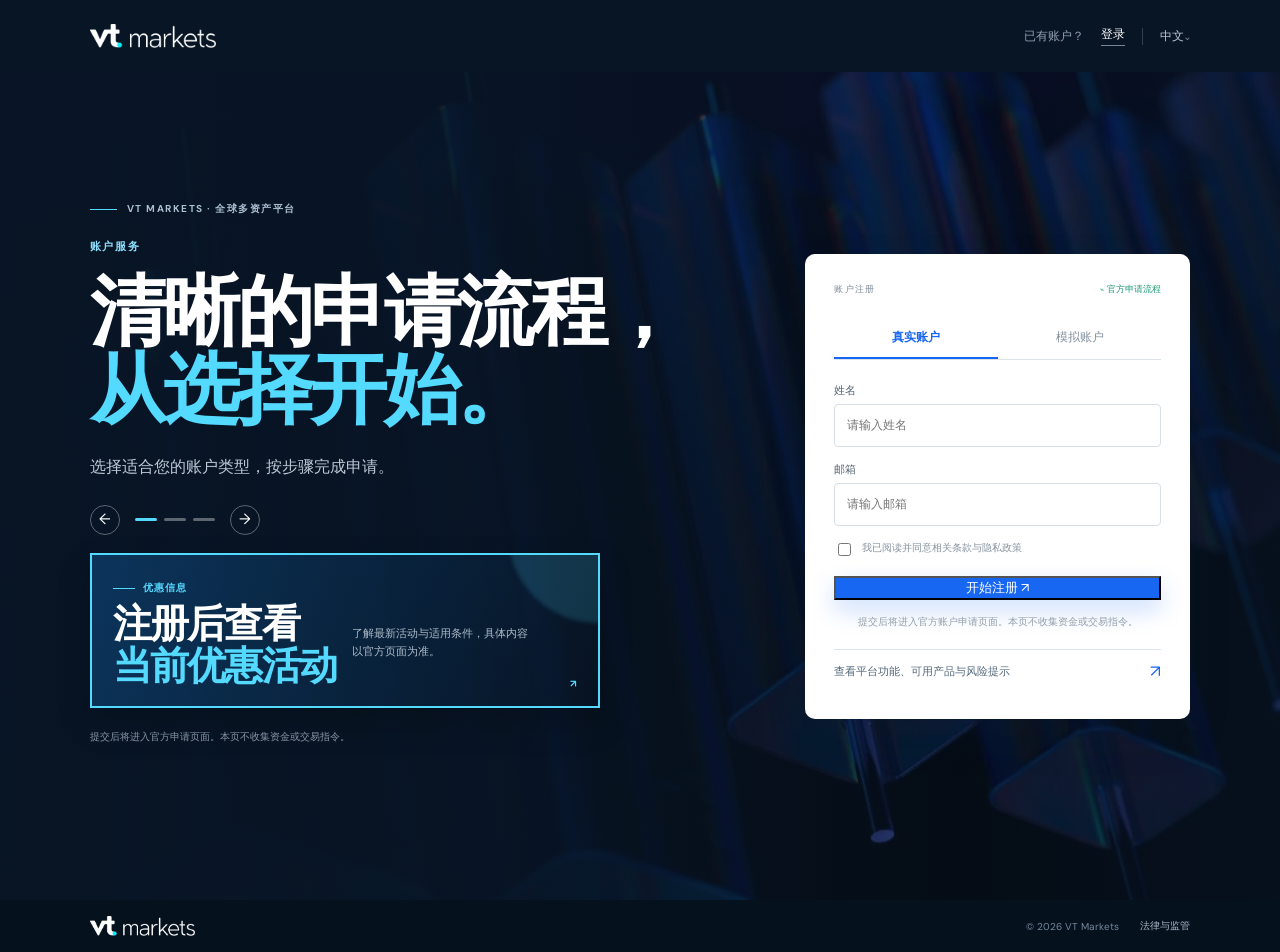
==== wo-x/index.html @ 8aa131a5 "Add files via upload" ====
<!doctype html>
<html lang="zh-CN">
  <head>
    <meta charset="UTF-8" />
    <meta name="viewport" content="width=device-width, initial-scale=1.0" />
    <meta name="description" content="VT Markets 账户注册入口。查看活动信息并开始账户申请。" />
    <title>VT Markets | 开始注册</title>
    <link rel="preconnect" href="https://fonts.googleapis.com" />
    <link rel="preconnect" href="https://fonts.gstatic.com" crossorigin />
    <link href="https://fonts.googleapis.com/css2?family=DM+Sans:wght@400;500;600;700&family=Space+Grotesk:wght@500;600;700&display=swap" rel="stylesheet" />
    <link rel="stylesheet" href="styles.css" />
  </head>
  <body>
    <header class="header">
      <a class="brand" href="#landing" aria-label="VT Markets 首页"><img src="assets/vt-logo.webp" alt="VT Markets" /></a>
      <div class="header-actions"><span>已有账户？</span><a href="https://myaccount.vtmarketsfr.com/login">登录</a><span class="language">中文⌄</span></div>
    </header>

    <main>
      <section class="screen landing-screen" id="landing">
        <div class="landing-bg"><img src="assets/hero-market.webp" alt="金融市场视觉" /></div><div class="landing-shade"></div>
        <div class="landing-layout">
          <div class="landing-content">
            <p class="eyebrow"><span></span> VT Markets · 全球多资产平台</p>
            <div class="banner-rotator" aria-label="活动与平台信息">
              <article class="banner-slide is-active" data-slide="0">
                <p class="banner-kicker">账户服务</p>
                <h1>清晰的申请流程，<br /><em>从选择开始。</em></h1>
                <p class="banner-copy">选择适合您的账户类型，按步骤完成申请。</p>
              </article>
              <article class="banner-slide" data-slide="1" aria-hidden="true">
                <p class="banner-kicker">优惠信息</p>
                <h1>查看当前活动，<br /><em>了解适用条件。</em></h1>
                <p class="banner-copy">注册后可查看最新活动与适用条款，具体以官方页面为准。</p>
              </article>
              <article class="banner-slide" data-slide="2" aria-hidden="true">
                <p class="banner-kicker">平台选择</p>
                <h1>了解多元产品，<br /><em>再决定申请方式。</em></h1>
                <p class="banner-copy">查看平台功能与可用产品信息，按需开始账户申请。</p>
              </article>
              <div class="banner-controls" aria-label="切换 Banner">
                <button type="button" class="banner-arrow" data-banner-prev aria-label="上一页">←</button>
                <div class="banner-dots" role="tablist" aria-label="Banner 页面">
                  <button type="button" class="banner-dot is-active" data-banner-dot="0" role="tab" aria-selected="true" aria-label="第 1 页"></button>
                  <button type="button" class="banner-dot" data-banner-dot="1" role="tab" aria-selected="false" aria-label="第 2 页"></button>
                  <button type="button" class="banner-dot" data-banner-dot="2" role="tab" aria-selected="false" aria-label="第 3 页"></button>
                </div>
                <button type="button" class="banner-arrow" data-banner-next aria-label="下一页">→</button>
              </div>
            </div>
            <a class="landing-promo" href="details.html#offers">
              <div class="promo-label">优惠信息</div>
              <div class="promo-main">
                <p class="promo-kicker">注册礼遇</p>
                <h2>注册后查看<br /><em>当前优惠活动</em></h2>
                <p class="promo-copy">了解最新活动与适用条件，具体内容以官方页面为准。</p>
              </div>
              <span class="promo-arrow" aria-hidden="true">↗</span>
            </a>
            <p class="landing-note">提交后将进入官方申请页面。本页不收集资金或交易指令。</p>
          </div>

          <div class="register-card landing-register-card">
            <div class="card-top"><span>账户注册</span><b>⌁ 官方申请流程</b></div>
            <div class="account-tabs" role="tablist">
              <button type="button" class="tab active" data-mode="real" role="tab" aria-selected="true">真实账户</button>
              <button type="button" class="tab" data-mode="demo" role="tab" aria-selected="false">模拟账户</button>
            </div>
            <form id="register-form">
              <label>姓名<input name="name" type="text" placeholder="请输入姓名" autocomplete="name" required /></label>
              <label>邮箱<input name="email" type="email" placeholder="请输入邮箱" autocomplete="email" required /></label>
              <label class="agree"><input type="checkbox" required /><span>我已阅读并同意相关条款与隐私政策</span></label>
              <button class="submit button-primary" type="submit">开始注册 <span>↗</span></button>
            </form>
            <p class="form-footnote">提交后将进入官方账户申请页面。本页不收集资金或交易指令。</p>
            <div class="success" role="status">信息已准备好，请继续完成官方申请。</div>
            <a class="home-info-link" href="details.html">查看平台功能、可用产品与风险提示 <span aria-hidden="true">↗</span></a>
          </div>
        </div>
      </section>
    </main>

    <footer class="footer"><img src="assets/vt-logo.webp" alt="VT Markets" /><span>© 2026 VT Markets</span><a href="https://www.vtmarketsfr.com/regulation/">法律与监管</a></footer>
    <script src="script.js"></script>
  </body>
</html>
---- wo-x/styles.css ----
:root{--navy:#081525;--blue:#1767f3;--cyan:#54d9ff;--ink:#17212d;--muted:#71808e;--line:#dce3ea;--paper:#f5f7f9;--white:#fff}*{box-sizing:border-box}html,body{margin:0;min-height:100%;font-family:'DM Sans',Arial,sans-serif;color:var(--ink)}body{background:var(--navy)}button{font-family:inherit}.header{height:72px;background:var(--navy);color:#fff;padding:0 clamp(22px,7vw,104px);display:flex;align-items:center;justify-content:space-between}.brand img{display:block;width:126px}.header-actions{display:flex;align-items:center;gap:17px;font-size:12px;color:#91a1b3}.header-actions a{color:#fff;text-decoration:none;border-bottom:1px solid #758597;padding-bottom:2px}.language{border-left:1px solid rgba(255,255,255,.18);padding-left:17px;color:#bcc8d4}.screen{min-height:calc(100vh - 72px)}.landing-screen{position:relative;display:flex;align-items:center;overflow:hidden;color:#fff}.landing-bg,.landing-shade{position:absolute;inset:0}.landing-bg img{height:100%;width:100%;object-fit:cover;opacity:.62}.landing-shade{background:linear-gradient(90deg,rgba(8,21,37,.98) 0%,rgba(8,21,37,.9) 39%,rgba(8,21,37,.3) 75%,rgba(8,21,37,.66) 100%)}.landing-content{position:relative;z-index:1;margin-left:clamp(22px,11vw,164px);padding:65px 20px 90px 0;width:min(570px,54%)}.eyebrow{display:flex;align-items:center;gap:10px;color:#acc0d2;font-size:10px;font-weight:700;letter-spacing:.15em;text-transform:uppercase;margin:0 0 23px}.eyebrow span{display:inline-block;width:27px;height:1px;background:var(--cyan)}.eyebrow-dark{color:#7b8996}.eyebrow-dark span{background:var(--blue)}h1,h2,h3{font-family:'Space Grotesk',Arial,sans-serif;letter-spacing:-.045em;margin:0}h1{font-size:clamp(48px,6vw,80px);line-height:1.02;font-weight:600}h1 em,h2 em{font-style:normal;color:var(--cyan)}.landing-copy{font-size:17px;line-height:1.7;color:#bdc9d5;max-width:445px;margin:26px 0 31px}.landing-actions{display:flex;gap:10px;flex-wrap:wrap}.button{display:inline-flex;align-items:center;justify-content:center;gap:11px;border:0;border-radius:5px;padding:14px 21px;font-size:13px;font-weight:700;cursor:pointer}.button-primary{background:var(--blue);color:#fff;box-shadow:0 10px 25px rgba(23,103,243,.22)}.button-primary:hover{background:#2c78ff}.button-outline{background:rgba(255,255,255,.04);border:1px solid rgba(255,255,255,.42);color:#fff}.button-outline:hover{background:rgba(255,255,255,.13)}.landing-note{font-size:10px;line-height:1.6;color:#8d9cac;max-width:420px;margin:21px 0 0}.landing-mark{position:absolute;z-index:1;bottom:31px;left:clamp(22px,11vw,164px);display:flex;gap:11px;align-items:center;color:#9cabb9;font-size:10px;letter-spacing:.08em}.landing-mark span:first-child{color:var(--cyan);font-size:15px}.landing-mark i{width:36px;height:1px;background:#557084;margin:0 3px}.register-screen{background:var(--paper);min-height:calc(100vh - 72px);padding:34px clamp(22px,9vw,140px) 70px}.register-wrap{max-width:1100px;margin:0 auto}.back-button{border:0;background:none;color:#657586;font-size:12px;padding:0;cursor:pointer;margin-bottom:46px}.register-grid{display:grid;grid-template-columns:1fr 385px;gap:105px;align-items:center}.register-intro h2{font-size:clamp(45px,5vw,67px);line-height:1.02}.register-intro>p:not(.eyebrow){max-width:430px;color:var(--muted);font-size:15px;line-height:1.7;margin:25px 0 28px}.help-links{border-top:1px solid var(--line);max-width:390px}.help-links button{border:0;background:none;border-bottom:1px solid var(--line);width:100%;padding:14px 0;text-align:left;display:flex;justify-content:space-between;color:#536779;font-size:12px;cursor:pointer}.help-links button span{font-size:16px;color:var(--blue)}.register-card{background:#fff;padding:29px 29px 26px;border-radius:10px;box-shadow:0 18px 42px rgba(15,39,65,.13)}.card-top{display:flex;justify-content:space-between;align-items:center;font-size:9px;color:#7d8996;letter-spacing:.14em;text-transform:uppercase;margin-bottom:22px}.card-top b{font-weight:500;color:#1c9b76;letter-spacing:0;text-transform:none}.account-tabs{display:grid;grid-template-columns:1fr 1fr;border-bottom:1px solid var(--line);margin-bottom:23px}.tab{border:0;border-bottom:2px solid transparent;background:none;color:#82909e;padding:11px 4px;font-size:12px;cursor:pointer}.tab.active{border-color:var(--blue);color:var(--blue);font-weight:700}.register-card label:not(.agree){display:block;color:#526170;font-size:11px;margin-bottom:15px}.register-card input[type=text],.register-card input[type=email]{width:100%;height:43px;border:1px solid #d7dfe7;border-radius:4px;display:block;margin-top:6px;padding:0 12px;font-size:12px;font-family:inherit;outline:none}.register-card input:focus{border-color:var(--blue);box-shadow:0 0 0 3px rgba(23,103,243,.1)}.agree{display:flex;align-items:flex-start;gap:8px;color:#85929f;font-size:10px;line-height:1.45;margin:3px 0 17px}.agree input{margin-top:2px;accent-color:var(--blue)}.submit{width:100%;font-size:13px}.form-footnote{font-size:10px;line-height:1.5;color:#939eaa;text-align:center;margin:14px 0 0}.success{display:none;padding:10px;margin-top:13px;background:#edf9f5;color:#19785a;font-size:11px;text-align:center;border-radius:3px}.success.show{display:block}.info-drawer{display:none}.info-drawer.open{display:block}.drawer-backdrop{position:fixed;inset:0;background:rgba(4,14,26,.58);z-index:8}.drawer-panel{position:fixed;z-index:9;right:0;top:0;bottom:0;width:min(430px,100%);background:#fff;padding:42px 35px;overflow:auto}.drawer-close{border:0;background:none;position:absolute;right:22px;top:18px;font-size:27px;color:#6e7c89;cursor:pointer}.drawer-panel h2{font-size:37px;margin-bottom:25px}.drawer-panel p{font-size:14px;line-height:1.75;color:#667381}.drawer-panel ul{padding-left:19px;color:#667381;font-size:13px;line-height:1.9}.footer{height:52px;display:flex;align-items:center;gap:21px;padding:0 clamp(22px,7vw,104px);background:#06111e;color:#74889b;font-size:10px}.footer img{width:105px;margin-right:auto}.footer a{color:#a9b9c9;text-decoration:none}.mobile-cta{display:none}@media(max-width:800px){.landing-content{margin-left:7vw;width:57%}.register-grid{gap:55px}.register-screen{padding-left:7vw;padding-right:7vw}}@media(max-width:650px){body{padding-bottom:60px}.header{height:63px;padding:0 20px}.brand img{width:110px}.header-actions>span:first-child,.language{display:none}.header-actions{gap:0}.landing-screen{min-height:calc(100vh - 63px)}.landing-bg img{object-position:63% center}.landing-shade{background:linear-gradient(180deg,rgba(8,21,37,.92),rgba(8,21,37,.8) 49%,rgba(8,21,37,.98))}.landing-content{width:auto;margin:0;padding:71px 20px 108px}.landing-content h1{font-size:49px}.landing-copy{font-size:15px;margin:21px 0 25px}.landing-actions{display:grid;gap:9px}.landing-actions .button{width:100%}.landing-note{font-size:10px}.landing-mark{left:20px;bottom:23px;font-size:9px}.register-screen{padding:25px 20px 50px;min-height:calc(100vh - 63px)}.back-button{margin-bottom:36px}.register-grid{display:block}.register-intro h2{font-size:44px}.register-intro>p:not(.eyebrow){font-size:14px;margin:20px 0 21px}.help-links{margin-bottom:37px}.register-card{padding:23px 21px}.footer{height:auto;min-height:78px;padding:19px 20px;display:flex;flex-wrap:wrap;gap:12px}.footer img{width:105px;flex-basis:100%;margin:0}.footer span{font-size:9px}.footer a{font-size:9px}.mobile-cta{position:fixed;display:block;z-index:7;bottom:0;left:0;right:0;height:60px;background:#fff;border-top:1px solid var(--line);padding:8px 12px}.mobile-cta button{width:100%;height:44px;border:0;border-radius:4px;background:var(--blue);color:#fff;font-size:12px;font-weight:700}.drawer-panel{padding:38px 25px}.drawer-panel h2{font-size:32px}}
:root .header-actions .header-cta{border:0;background:var(--blue);border-radius:5px;padding:11px 15px;color:#fff;font-size:12px;font-weight:700;box-shadow:0 8px 20px rgba(23,103,243,.2)}:root .header-actions .header-cta:hover{background:#2c78ff}
:root .header-actions .header-cta{border:0;background:var(--blue);border-radius:5px;padding:11px 15px;color:#fff;font-size:12px;font-weight:700;box-shadow:0 8px 20px rgba(23,103,243,.2)}:root .header-actions .header-cta:hover{background:#2c78ff}@media(max-width:650px){body{padding-bottom:0}}

/* 首页直接展示注册表单 */
.landing-layout{position:relative;z-index:1;width:min(1180px,86vw);margin:0 auto;display:grid;grid-template-columns:minmax(0,1fr) 385px;gap:clamp(48px,8vw,130px);align-items:center}
.landing-layout .landing-content{margin-left:0;width:auto;padding:65px 0 90px}
.landing-register-card{width:100%;max-width:385px;justify-self:end}
.home-help-links{border-top:1px solid var(--line);margin-top:21px;padding-top:5px}
.home-help-links button{border:0;background:none;width:100%;padding:7px 0;text-align:left;display:flex;justify-content:space-between;color:#71808e;font-size:10px;cursor:pointer}
.home-help-links button span{color:var(--blue);font-size:14px}
@media(max-width:800px){.landing-layout{width:86vw;gap:45px}.landing-layout .landing-content{margin-left:0;width:auto}}
@media(max-width:650px){.landing-layout{display:flex;flex-direction:column;align-items:stretch;width:auto;margin:0;padding:0 20px}.landing-layout .landing-content{padding:58px 0 25px}.landing-register-card{max-width:none;justify-self:stretch;margin-bottom:36px}.landing-layout .landing-copy{margin-bottom:0}.landing-layout .landing-note{display:none}}

/* Banner rotation and the unified information dropdown */
.banner-rotator{min-height:292px;display:flex;flex-direction:column;justify-content:space-between}
.banner-slide{display:none;animation:banner-in .42s ease both}
.banner-slide.is-active{display:block}
.banner-kicker{margin:0 0 18px;color:#8edfff;font-size:11px;font-weight:700;letter-spacing:.15em}
.banner-copy{max-width:445px;margin:24px 0 0;color:#bdc9d5;font-size:16px;line-height:1.7}
.banner-controls{display:flex;align-items:center;gap:15px;margin-top:25px}
.banner-arrow{width:30px;height:30px;border:1px solid rgba(255,255,255,.34);border-radius:50%;background:transparent;color:#fff;font-size:15px;line-height:1;cursor:pointer}
.banner-arrow:hover,.banner-arrow:focus-visible{border-color:var(--cyan);color:var(--cyan);outline:none}
.banner-dots{display:flex;align-items:center;gap:7px}
.banner-dot{width:22px;height:3px;border:0;border-radius:2px;background:rgba(255,255,255,.35);padding:0;cursor:pointer}
.banner-dot.is-active{background:var(--cyan)}
.landing-promo{display:flex;align-items:flex-start;gap:12px;margin-top:18px;padding-top:16px;border-top:1px solid rgba(255,255,255,.18);max-width:500px}
.landing-promo>span{flex:0 0 auto;color:var(--cyan);font-size:10px;font-weight:700;letter-spacing:.12em}
.landing-promo p{margin:0;color:#aebdca;font-size:11px;line-height:1.55}
.home-info-dropdown{margin-top:20px;border-top:1px solid var(--line)}
.home-info-dropdown summary{display:flex;align-items:center;justify-content:space-between;padding:13px 0;color:#536779;font-size:11px;cursor:pointer;list-style:none}
.home-info-dropdown summary::-webkit-details-marker{display:none}
.home-info-dropdown summary span{color:var(--blue);font-size:17px;line-height:1;transition:transform .2s ease}
.home-info-dropdown[open] summary span{transform:rotate(180deg)}
.dropdown-content{border-top:1px solid var(--line);padding:2px 0 5px}
.dropdown-content section{padding:12px 0;border-bottom:1px solid var(--line)}
.dropdown-content section:last-child{border-bottom:0}
.dropdown-content h3{margin:0 0 6px;font-family:'DM Sans',Arial,sans-serif;font-size:11px;letter-spacing:0;color:#2c4357}
.dropdown-content p{margin:0;color:#7d8996;font-size:10px;line-height:1.6}
@keyframes banner-in{from{opacity:0;transform:translateY(7px)}to{opacity:1;transform:translateY(0)}}
@media(max-width:650px){
  .banner-rotator{min-height:330px}
  .banner-kicker{margin-bottom:16px}
  .banner-copy{font-size:15px;margin-top:19px}
  .banner-controls{margin-top:23px}
  .landing-promo{margin-top:14px;padding-top:13px}
  .landing-promo p{font-size:10px}
  .home-info-dropdown{margin-top:18px}
}
@media(prefers-reduced-motion:reduce){.banner-slide{animation:none}}

/* Large promotional placement on the landing screen */
.landing-layout .landing-promo{position:relative;display:block;max-width:510px;min-height:154px;margin-top:18px;padding:18px 56px 19px 21px;border:2px solid var(--cyan);background:linear-gradient(110deg,rgba(18,105,180,.38),rgba(8,21,37,.26));box-shadow:0 15px 32px rgba(0,0,0,.18);color:#fff;text-decoration:none;overflow:hidden;transition:transform .2s ease,border-color .2s ease,background .2s ease}
.landing-layout .landing-promo::after{content:'';position:absolute;width:180px;height:180px;right:-90px;top:-112px;border-radius:50%;background:rgba(84,217,255,.16);filter:blur(2px)}
.landing-layout .landing-promo:hover,.landing-layout .landing-promo:focus-visible{border-color:#fff;background:linear-gradient(110deg,rgba(23,103,243,.6),rgba(8,21,37,.32));transform:translateY(-2px);outline:none}
.promo-label{position:relative;z-index:1;display:inline-flex;align-items:center;gap:8px;color:var(--cyan);font-size:10px;font-weight:700;letter-spacing:.13em}
.promo-label::before{content:'';width:22px;height:1px;background:currentColor}
.promo-main{position:relative;z-index:1;display:flex;align-items:baseline;gap:16px;margin-top:8px}
.promo-kicker{display:none}
.promo-main h2{margin:0;color:#fff;font-size:clamp(27px,3.05vw,39px);line-height:1.07;font-weight:600}
.promo-main h2 em{color:var(--cyan)}
.promo-copy{max-width:182px;margin:0;color:#d4e2ed;font-size:11px;line-height:1.65}
.promo-arrow{position:absolute;z-index:1;right:19px;bottom:17px;color:var(--cyan);font-size:22px;line-height:1}
.home-info-link{display:flex;align-items:center;justify-content:space-between;margin-top:20px;padding:13px 0;border-top:1px solid var(--line);color:#536779;text-decoration:none;font-size:11px;transition:color .2s ease}
.home-info-link span{color:var(--blue);font-size:17px;line-height:1}
.home-info-link:hover,.home-info-link:focus-visible{color:var(--blue);outline:none}

/* Secondary information page */
.details-page{min-height:100vh;background:var(--paper)}
.details-hero{display:flex;align-items:flex-end;justify-content:space-between;gap:35px;min-height:337px;padding:68px max(7vw,38px) 58px;background:linear-gradient(112deg,#071423 0%,#0d2943 62%,#123e62 100%);color:#fff}
.details-hero>div{max-width:650px}
.details-hero h1{font-size:clamp(42px,5vw,68px)}
.details-hero>div>p:not(.eyebrow){margin:22px 0 0;color:#bdc9d5;font-size:15px;line-height:1.65}
.details-register{flex:0 0 auto;margin-bottom:5px;text-decoration:none}
.details-content{width:min(1150px,86vw);margin:0 auto;padding:52px 0 68px}
.detail-card{padding:28px;border:1px solid var(--line);background:#fff;box-shadow:0 13px 28px rgba(25,49,73,.06)}
.detail-card h2{font-size:clamp(28px,3vw,40px);line-height:1.08}
.detail-card p:not(.detail-tag){margin:19px 0 0;color:#697887;font-size:13px;line-height:1.7}
.detail-tag{margin:0 0 18px;color:#2470d8;font-size:10px;font-weight:700;letter-spacing:.13em}
.detail-offer{position:relative;min-height:245px;margin-bottom:24px;padding:35px;overflow:hidden;border-color:#2b8cf6;background:linear-gradient(112deg,#075ebe 0%,#123f7d 100%);box-shadow:0 20px 35px rgba(15,83,160,.17)}
.detail-offer::after{content:'';position:absolute;width:360px;height:360px;right:-150px;top:-230px;border:1px solid rgba(255,255,255,.25);border-radius:50%;box-shadow:0 0 0 42px rgba(255,255,255,.06),0 0 0 85px rgba(255,255,255,.04)}
.detail-offer>*{position:relative;z-index:1}
.detail-offer .detail-tag{color:#7ce5ff}
.detail-offer h2{color:#fff;font-size:clamp(34px,4vw,52px)}
.detail-offer h2 em{color:#7ce5ff}
.detail-offer p:not(.detail-tag){max-width:440px;color:#d6e6f8}
.detail-offer a{display:inline-flex;align-items:center;gap:9px;margin-top:20px;color:#fff;font-size:12px;font-weight:700;text-decoration:none}
.detail-offer a span{color:#7ce5ff;font-size:17px}
.detail-grid{display:grid;grid-template-columns:repeat(3,1fr);gap:20px}
.detail-grid .detail-card{min-height:284px}
.detail-risk{border-color:#c7d3df;background:#f8fafc}
.detail-risk .detail-tag{color:#a15d30}
.detail-risk h2{color:#26394a}
@media(max-width:800px){
  .promo-main{display:block}
  .promo-copy{max-width:360px;margin-top:10px}
  .details-hero{padding:58px 7vw 48px}
  .details-content{width:86vw}
  .detail-grid{grid-template-columns:1fr}
  .detail-grid .detail-card{min-height:0}
}
@media(max-width:650px){
  .landing-layout .landing-promo{min-height:185px;margin-top:16px;padding:18px 45px 20px 18px}
  .promo-main h2{font-size:31px}
  .promo-copy{max-width:260px;font-size:11px}
  .home-info-link{margin-top:18px;padding:14px 0;font-size:10px}
  .details-hero{display:block;min-height:0;padding:53px 20px 45px}
  .details-hero h1{font-size:45px}
  .details-hero>div>p:not(.eyebrow){font-size:14px}
  .details-register{margin-top:27px}
  .details-content{width:auto;padding:27px 20px 45px}
  .detail-offer{min-height:0;margin-bottom:15px;padding:26px 22px}
  .detail-card{padding:23px 21px}
  .detail-offer h2{font-size:40px}
  .detail-card p:not(.detail-tag){font-size:12px}
}
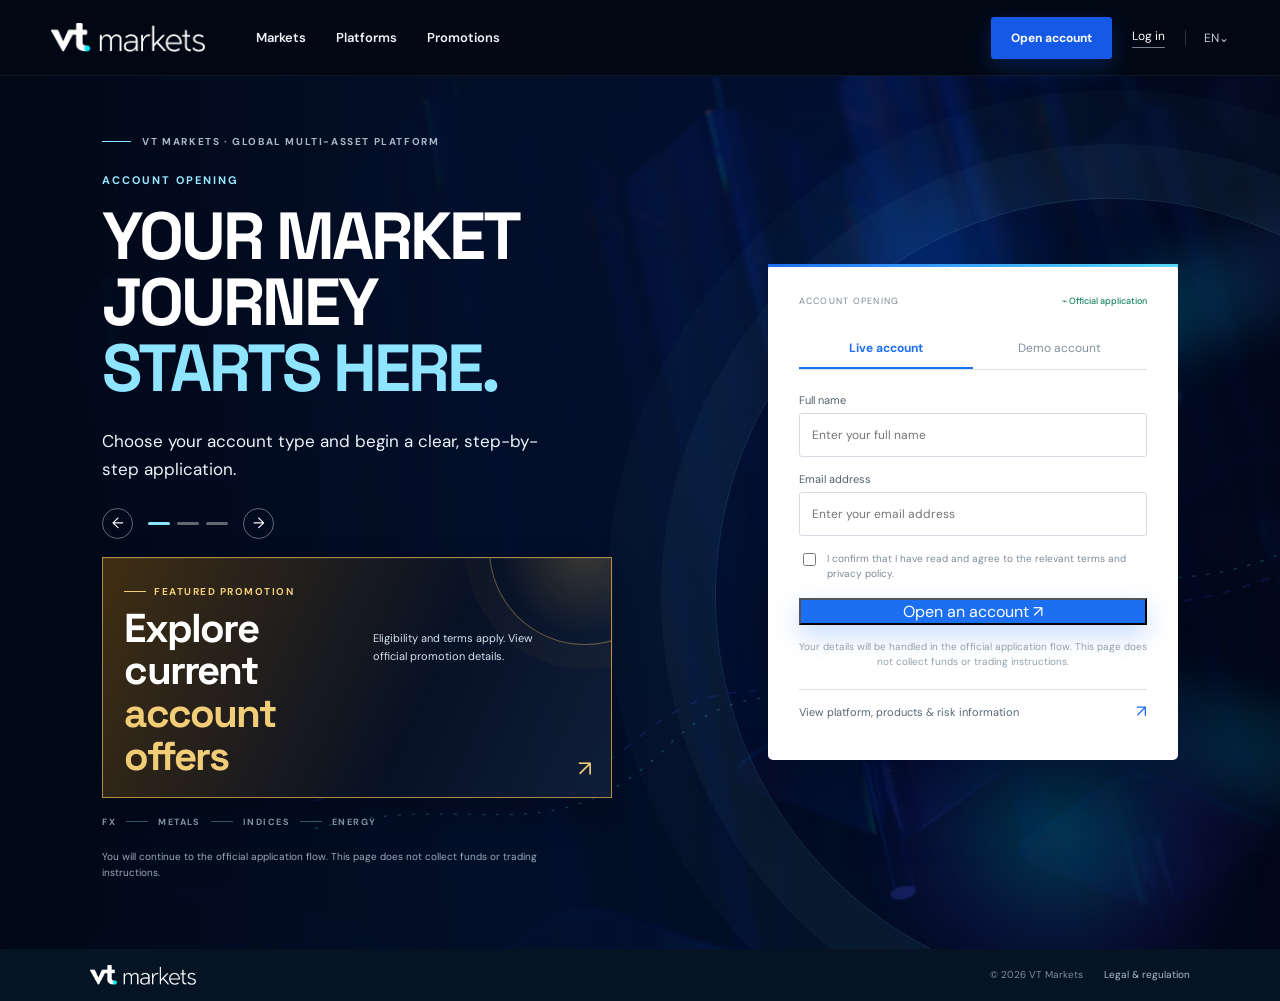
==== commit c65d1ede: "Add files via upload" ====
--- a/wo-x/index.html
+++ b/wo-x/index.html
@@ -1,10 +1,10 @@
 <!doctype html>
-<html lang="zh-CN">
+<html lang="en">
   <head>
     <meta charset="UTF-8" />
     <meta name="viewport" content="width=device-width, initial-scale=1.0" />
-    <meta name="description" content="VT Markets 账户注册入口。查看活动信息并开始账户申请。" />
-    <title>VT Markets | 开始注册</title>
+    <meta name="description" content="VT Markets account opening. Review current offers and start your official application." />
+    <title>VT Markets | Open an account</title>
     <link rel="preconnect" href="https://fonts.googleapis.com" />
     <link rel="preconnect" href="https://fonts.gstatic.com" crossorigin />
     <link href="https://fonts.googleapis.com/css2?family=DM+Sans:wght@400;500;600;700&family=Space+Grotesk:wght@500;600;700&display=swap" rel="stylesheet" />
@@ -12,75 +12,90 @@
   </head>
   <body>
     <header class="header">
-      <a class="brand" href="#landing" aria-label="VT Markets 首页"><img src="assets/vt-logo.webp" alt="VT Markets" /></a>
-      <div class="header-actions"><span>已有账户？</span><a href="https://myaccount.vtmarketsfr.com/login">登录</a><span class="language">中文⌄</span></div>
+      <a class="brand" href="#landing" aria-label="VT Markets home"><img src="assets/vt-logo.webp" alt="VT Markets" /></a>
+      <nav class="header-nav" aria-label="Primary navigation"><a href="details.html#products">Markets</a><a href="details.html#features">Platforms</a><a href="details.html#offers">Promotions</a></nav>
+      <div class="header-actions"><a class="header-open" href="#register-form">Open account</a><a href="https://myaccount.vtmarketsfr.com/login">Log in</a><span class="language">EN⌄</span></div>
     </header>
 
     <main>
       <section class="screen landing-screen" id="landing">
-        <div class="landing-bg"><img src="assets/hero-market.webp" alt="金融市场视觉" /></div><div class="landing-shade"></div>
+        <div class="landing-bg"><img src="assets/hero-market.webp" alt="Financial market visual" /></div><div class="landing-shade"></div>
+        <div class="hero-motion" aria-hidden="true">
+          <span class="light-beam beam-one"></span>
+          <span class="light-beam beam-two"></span>
+          <span class="market-glow glow-one"></span>
+          <span class="market-glow glow-two"></span>
+          <svg class="market-wave" viewBox="0 0 1440 620" preserveAspectRatio="none">
+            <path class="wave-line wave-line-soft" d="M-80 470 C120 430 220 510 390 400 S690 420 845 310 S1100 345 1520 145" />
+            <path class="wave-line wave-line-bright" d="M-80 500 C150 455 260 535 430 410 S720 450 895 300 S1160 330 1520 105" />
+          </svg>
+          <span class="motion-dot dot-one"></span>
+          <span class="motion-dot dot-two"></span>
+          <span class="motion-dot dot-three"></span>
+        </div>
         <div class="landing-layout">
           <div class="landing-content">
-            <p class="eyebrow"><span></span> VT Markets · 全球多资产平台</p>
-            <div class="banner-rotator" aria-label="活动与平台信息">
+            <p class="eyebrow"><span></span> VT Markets · Global multi-asset platform</p>
+            <div class="banner-rotator" aria-label="Offers and platform highlights">
               <article class="banner-slide is-active" data-slide="0">
-                <p class="banner-kicker">账户服务</p>
-                <h1>清晰的申请流程，<br /><em>从选择开始。</em></h1>
-                <p class="banner-copy">选择适合您的账户类型，按步骤完成申请。</p>
+                <p class="banner-kicker">ACCOUNT OPENING</p>
+                <h1>YOUR MARKET JOURNEY<br /><em>STARTS HERE.</em></h1>
+                <p class="banner-copy">Choose your account type and begin a clear, step-by-step application.</p>
               </article>
               <article class="banner-slide" data-slide="1" aria-hidden="true">
-                <p class="banner-kicker">优惠信息</p>
-                <h1>查看当前活动，<br /><em>了解适用条件。</em></h1>
-                <p class="banner-copy">注册后可查看最新活动与适用条款，具体以官方页面为准。</p>
+                <p class="banner-kicker">CURRENT OFFERS</p>
+                <h1>CURRENT OFFERS.<br /><em>CLEAR TERMS.</em></h1>
+                <p class="banner-copy">Review current promotions, eligibility and conditions on the official pages.</p>
               </article>
               <article class="banner-slide" data-slide="2" aria-hidden="true">
-                <p class="banner-kicker">平台选择</p>
-                <h1>了解多元产品，<br /><em>再决定申请方式。</em></h1>
-                <p class="banner-copy">查看平台功能与可用产品信息，按需开始账户申请。</p>
+                <p class="banner-kicker">PLATFORM CHOICE</p>
+                <h1>ONE ACCOUNT.<br /><em>MULTIPLE MARKETS.</em></h1>
+                <p class="banner-copy">Explore platform features and available products before opening an account.</p>
               </article>
-              <div class="banner-controls" aria-label="切换 Banner">
-                <button type="button" class="banner-arrow" data-banner-prev aria-label="上一页">←</button>
-                <div class="banner-dots" role="tablist" aria-label="Banner 页面">
-                  <button type="button" class="banner-dot is-active" data-banner-dot="0" role="tab" aria-selected="true" aria-label="第 1 页"></button>
-                  <button type="button" class="banner-dot" data-banner-dot="1" role="tab" aria-selected="false" aria-label="第 2 页"></button>
-                  <button type="button" class="banner-dot" data-banner-dot="2" role="tab" aria-selected="false" aria-label="第 3 页"></button>
+              <div class="banner-controls" aria-label="Switch banner">
+                <button type="button" class="banner-arrow" data-banner-prev aria-label="Previous slide">←</button>
+                <div class="banner-dots" role="tablist" aria-label="Banner slides">
+                  <button type="button" class="banner-dot is-active" data-banner-dot="0" role="tab" aria-selected="true" aria-label="Slide 1"></button>
+                  <button type="button" class="banner-dot" data-banner-dot="1" role="tab" aria-selected="false" aria-label="Slide 2"></button>
+                  <button type="button" class="banner-dot" data-banner-dot="2" role="tab" aria-selected="false" aria-label="Slide 3"></button>
                 </div>
-                <button type="button" class="banner-arrow" data-banner-next aria-label="下一页">→</button>
+                <button type="button" class="banner-arrow" data-banner-next aria-label="Next slide">→</button>
               </div>
             </div>
             <a class="landing-promo" href="details.html#offers">
-              <div class="promo-label">优惠信息</div>
+              <div class="promo-label">FEATURED PROMOTION</div>
               <div class="promo-main">
-                <p class="promo-kicker">注册礼遇</p>
-                <h2>注册后查看<br /><em>当前优惠活动</em></h2>
-                <p class="promo-copy">了解最新活动与适用条件，具体内容以官方页面为准。</p>
+                <p class="promo-kicker">ACCOUNT OPENING</p>
+                <h2>Explore current<br /><em>account offers</em></h2>
+                <p class="promo-copy">Eligibility and terms apply. View official promotion details.</p>
               </div>
               <span class="promo-arrow" aria-hidden="true">↗</span>
             </a>
-            <p class="landing-note">提交后将进入官方申请页面。本页不收集资金或交易指令。</p>
+            <div class="market-strip" aria-label="Market categories"><span>FX</span><i></i><span>METALS</span><i></i><span>INDICES</span><i></i><span>ENERGY</span></div>
+            <p class="landing-note">You will continue to the official application flow. This page does not collect funds or trading instructions.</p>
           </div>
 
           <div class="register-card landing-register-card">
-            <div class="card-top"><span>账户注册</span><b>⌁ 官方申请流程</b></div>
+            <div class="card-top"><span>ACCOUNT OPENING</span><b>⌁ Official application</b></div>
             <div class="account-tabs" role="tablist">
-              <button type="button" class="tab active" data-mode="real" role="tab" aria-selected="true">真实账户</button>
-              <button type="button" class="tab" data-mode="demo" role="tab" aria-selected="false">模拟账户</button>
+              <button type="button" class="tab active" data-mode="real" role="tab" aria-selected="true">Live account</button>
+              <button type="button" class="tab" data-mode="demo" role="tab" aria-selected="false">Demo account</button>
             </div>
             <form id="register-form">
-              <label>姓名<input name="name" type="text" placeholder="请输入姓名" autocomplete="name" required /></label>
-              <label>邮箱<input name="email" type="email" placeholder="请输入邮箱" autocomplete="email" required /></label>
-              <label class="agree"><input type="checkbox" required /><span>我已阅读并同意相关条款与隐私政策</span></label>
-              <button class="submit button-primary" type="submit">开始注册 <span>↗</span></button>
+              <label>Full name<input name="name" type="text" placeholder="Enter your full name" autocomplete="name" required /></label>
+              <label>Email address<input name="email" type="email" placeholder="Enter your email address" autocomplete="email" required /></label>
+              <label class="agree"><input type="checkbox" required /><span>I confirm that I have read and agree to the relevant terms and privacy policy.</span></label>
+              <button class="submit button-primary" type="submit">Open an account <span>↗</span></button>
             </form>
-            <p class="form-footnote">提交后将进入官方账户申请页面。本页不收集资金或交易指令。</p>
-            <div class="success" role="status">信息已准备好，请继续完成官方申请。</div>
-            <a class="home-info-link" href="details.html">查看平台功能、可用产品与风险提示 <span aria-hidden="true">↗</span></a>
+            <p class="form-footnote">Your details will be handled in the official application flow. This page does not collect funds or trading instructions.</p>
+            <div class="success" role="status">Your information is ready. Continue to complete the official application.</div>
+            <a class="home-info-link" href="details.html">View platform, products &amp; risk information <span aria-hidden="true">↗</span></a>
           </div>
         </div>
       </section>
     </main>
 
-    <footer class="footer"><img src="assets/vt-logo.webp" alt="VT Markets" /><span>© 2026 VT Markets</span><a href="https://www.vtmarketsfr.com/regulation/">法律与监管</a></footer>
+    <footer class="footer"><img src="assets/vt-logo.webp" alt="VT Markets" /><span>© 2026 VT Markets</span><a href="https://www.vtmarketsfr.com/regulation/">Legal &amp; regulation</a></footer>
     <script src="script.js"></script>
   </body>
 </html>
--- a/wo-x/styles.css
+++ b/wo-x/styles.css
@@ -1,116 +1,216 @@
-:root{--navy:#081525;--blue:#1767f3;--cyan:#54d9ff;--ink:#17212d;--muted:#71808e;--line:#dce3ea;--paper:#f5f7f9;--white:#fff}*{box-sizing:border-box}html,body{margin:0;min-height:100%;font-family:'DM Sans',Arial,sans-serif;color:var(--ink)}body{background:var(--navy)}button{font-family:inherit}.header{height:72px;background:var(--navy);color:#fff;padding:0 clamp(22px,7vw,104px);display:flex;align-items:center;justify-content:space-between}.brand img{display:block;width:126px}.header-actions{display:flex;align-items:center;gap:17px;font-size:12px;color:#91a1b3}.header-actions a{color:#fff;text-decoration:none;border-bottom:1px solid #758597;padding-bottom:2px}.language{border-left:1px solid rgba(255,255,255,.18);padding-left:17px;color:#bcc8d4}.screen{min-height:calc(100vh - 72px)}.landing-screen{position:relative;display:flex;align-items:center;overflow:hidden;color:#fff}.landing-bg,.landing-shade{position:absolute;inset:0}.landing-bg img{height:100%;width:100%;object-fit:cover;opacity:.62}.landing-shade{background:linear-gradient(90deg,rgba(8,21,37,.98) 0%,rgba(8,21,37,.9) 39%,rgba(8,21,37,.3) 75%,rgba(8,21,37,.66) 100%)}.landing-content{position:relative;z-index:1;margin-left:clamp(22px,11vw,164px);padding:65px 20px 90px 0;width:min(570px,54%)}.eyebrow{display:flex;align-items:center;gap:10px;color:#acc0d2;font-size:10px;font-weight:700;letter-spacing:.15em;text-transform:uppercase;margin:0 0 23px}.eyebrow span{display:inline-block;width:27px;height:1px;background:var(--cyan)}.eyebrow-dark{color:#7b8996}.eyebrow-dark span{background:var(--blue)}h1,h2,h3{font-family:'Space Grotesk',Arial,sans-serif;letter-spacing:-.045em;margin:0}h1{font-size:clamp(48px,6vw,80px);line-height:1.02;font-weight:600}h1 em,h2 em{font-style:normal;color:var(--cyan)}.landing-copy{font-size:17px;line-height:1.7;color:#bdc9d5;max-width:445px;margin:26px 0 31px}.landing-actions{display:flex;gap:10px;flex-wrap:wrap}.button{display:inline-flex;align-items:center;justify-content:center;gap:11px;border:0;border-radius:5px;padding:14px 21px;font-size:13px;font-weight:700;cursor:pointer}.button-primary{background:var(--blue);color:#fff;box-shadow:0 10px 25px rgba(23,103,243,.22)}.button-primary:hover{background:#2c78ff}.button-outline{background:rgba(255,255,255,.04);border:1px solid rgba(255,255,255,.42);color:#fff}.button-outline:hover{background:rgba(255,255,255,.13)}.landing-note{font-size:10px;line-height:1.6;color:#8d9cac;max-width:420px;margin:21px 0 0}.landing-mark{position:absolute;z-index:1;bottom:31px;left:clamp(22px,11vw,164px);display:flex;gap:11px;align-items:center;color:#9cabb9;font-size:10px;letter-spacing:.08em}.landing-mark span:first-child{color:var(--cyan);font-size:15px}.landing-mark i{width:36px;height:1px;background:#557084;margin:0 3px}.register-screen{background:var(--paper);min-height:calc(100vh - 72px);padding:34px clamp(22px,9vw,140px) 70px}.register-wrap{max-width:1100px;margin:0 auto}.back-button{border:0;background:none;color:#657586;font-size:12px;padding:0;cursor:pointer;margin-bottom:46px}.register-grid{display:grid;grid-template-columns:1fr 385px;gap:105px;align-items:center}.register-intro h2{font-size:clamp(45px,5vw,67px);line-height:1.02}.register-intro>p:not(.eyebrow){max-width:430px;color:var(--muted);font-size:15px;line-height:1.7;margin:25px 0 28px}.help-links{border-top:1px solid var(--line);max-width:390px}.help-links button{border:0;background:none;border-bottom:1px solid var(--line);width:100%;padding:14px 0;text-align:left;display:flex;justify-content:space-between;color:#536779;font-size:12px;cursor:pointer}.help-links button span{font-size:16px;color:var(--blue)}.register-card{background:#fff;padding:29px 29px 26px;border-radius:10px;box-shadow:0 18px 42px rgba(15,39,65,.13)}.card-top{display:flex;justify-content:space-between;align-items:center;font-size:9px;color:#7d8996;letter-spacing:.14em;text-transform:uppercase;margin-bottom:22px}.card-top b{font-weight:500;color:#1c9b76;letter-spacing:0;text-transform:none}.account-tabs{display:grid;grid-template-columns:1fr 1fr;border-bottom:1px solid var(--line);margin-bottom:23px}.tab{border:0;border-bottom:2px solid transparent;background:none;color:#82909e;padding:11px 4px;font-size:12px;cursor:pointer}.tab.active{border-color:var(--blue);color:var(--blue);font-weight:700}.register-card label:not(.agree){display:block;color:#526170;font-size:11px;margin-bottom:15px}.register-card input[type=text],.register-card input[type=email]{width:100%;height:43px;border:1px solid #d7dfe7;border-radius:4px;display:block;margin-top:6px;padding:0 12px;font-size:12px;font-family:inherit;outline:none}.register-card input:focus{border-color:var(--blue);box-shadow:0 0 0 3px rgba(23,103,243,.1)}.agree{display:flex;align-items:flex-start;gap:8px;color:#85929f;font-size:10px;line-height:1.45;margin:3px 0 17px}.agree input{margin-top:2px;accent-color:var(--blue)}.submit{width:100%;font-size:13px}.form-footnote{font-size:10px;line-height:1.5;color:#939eaa;text-align:center;margin:14px 0 0}.success{display:none;padding:10px;margin-top:13px;background:#edf9f5;color:#19785a;font-size:11px;text-align:center;border-radius:3px}.success.show{display:block}.info-drawer{display:none}.info-drawer.open{display:block}.drawer-backdrop{position:fixed;inset:0;background:rgba(4,14,26,.58);z-index:8}.drawer-panel{position:fixed;z-index:9;right:0;top:0;bottom:0;width:min(430px,100%);background:#fff;padding:42px 35px;overflow:auto}.drawer-close{border:0;background:none;position:absolute;right:22px;top:18px;font-size:27px;color:#6e7c89;cursor:pointer}.drawer-panel h2{font-size:37px;margin-bottom:25px}.drawer-panel p{font-size:14px;line-height:1.75;color:#667381}.drawer-panel ul{padding-left:19px;color:#667381;font-size:13px;line-height:1.9}.footer{height:52px;display:flex;align-items:center;gap:21px;padding:0 clamp(22px,7vw,104px);background:#06111e;color:#74889b;font-size:10px}.footer img{width:105px;margin-right:auto}.footer a{color:#a9b9c9;text-decoration:none}.mobile-cta{display:none}@media(max-width:800px){.landing-content{margin-left:7vw;width:57%}.register-grid{gap:55px}.register-screen{padding-left:7vw;padding-right:7vw}}@media(max-width:650px){body{padding-bottom:60px}.header{height:63px;padding:0 20px}.brand img{width:110px}.header-actions>span:first-child,.language{display:none}.header-actions{gap:0}.landing-screen{min-height:calc(100vh - 63px)}.landing-bg img{object-position:63% center}.landing-shade{background:linear-gradient(180deg,rgba(8,21,37,.92),rgba(8,21,37,.8) 49%,rgba(8,21,37,.98))}.landing-content{width:auto;margin:0;padding:71px 20px 108px}.landing-content h1{font-size:49px}.landing-copy{font-size:15px;margin:21px 0 25px}.landing-actions{display:grid;gap:9px}.landing-actions .button{width:100%}.landing-note{font-size:10px}.landing-mark{left:20px;bottom:23px;font-size:9px}.register-screen{padding:25px 20px 50px;min-height:calc(100vh - 63px)}.back-button{margin-bottom:36px}.register-grid{display:block}.register-intro h2{font-size:44px}.register-intro>p:not(.eyebrow){font-size:14px;margin:20px 0 21px}.help-links{margin-bottom:37px}.register-card{padding:23px 21px}.footer{height:auto;min-height:78px;padding:19px 20px;display:flex;flex-wrap:wrap;gap:12px}.footer img{width:105px;flex-basis:100%;margin:0}.footer span{font-size:9px}.footer a{font-size:9px}.mobile-cta{position:fixed;display:block;z-index:7;bottom:0;left:0;right:0;height:60px;background:#fff;border-top:1px solid var(--line);padding:8px 12px}.mobile-cta button{width:100%;height:44px;border:0;border-radius:4px;background:var(--blue);color:#fff;font-size:12px;font-weight:700}.drawer-panel{padding:38px 25px}.drawer-panel h2{font-size:32px}}
-:root .header-actions .header-cta{border:0;background:var(--blue);border-radius:5px;padding:11px 15px;color:#fff;font-size:12px;font-weight:700;box-shadow:0 8px 20px rgba(23,103,243,.2)}:root .header-actions .header-cta:hover{background:#2c78ff}
-:root .header-actions .header-cta{border:0;background:var(--blue);border-radius:5px;padding:11px 15px;color:#fff;font-size:12px;font-weight:700;box-shadow:0 8px 20px rgba(23,103,243,.2)}:root .header-actions .header-cta:hover{background:#2c78ff}@media(max-width:650px){body{padding-bottom:0}}
-
-/* 首页直接展示注册表单 */
-.landing-layout{position:relative;z-index:1;width:min(1180px,86vw);margin:0 auto;display:grid;grid-template-columns:minmax(0,1fr) 385px;gap:clamp(48px,8vw,130px);align-items:center}
-.landing-layout .landing-content{margin-left:0;width:auto;padding:65px 0 90px}
-.landing-register-card{width:100%;max-width:385px;justify-self:end}
-.home-help-links{border-top:1px solid var(--line);margin-top:21px;padding-top:5px}
-.home-help-links button{border:0;background:none;width:100%;padding:7px 0;text-align:left;display:flex;justify-content:space-between;color:#71808e;font-size:10px;cursor:pointer}
-.home-help-links button span{color:var(--blue);font-size:14px}
-@media(max-width:800px){.landing-layout{width:86vw;gap:45px}.landing-layout .landing-content{margin-left:0;width:auto}}
-@media(max-width:650px){.landing-layout{display:flex;flex-direction:column;align-items:stretch;width:auto;margin:0;padding:0 20px}.landing-layout .landing-content{padding:58px 0 25px}.landing-register-card{max-width:none;justify-self:stretch;margin-bottom:36px}.landing-layout .landing-copy{margin-bottom:0}.landing-layout .landing-note{display:none}}
-
-/* Banner rotation and the unified information dropdown */
-.banner-rotator{min-height:292px;display:flex;flex-direction:column;justify-content:space-between}
-.banner-slide{display:none;animation:banner-in .42s ease both}
-.banner-slide.is-active{display:block}
-.banner-kicker{margin:0 0 18px;color:#8edfff;font-size:11px;font-weight:700;letter-spacing:.15em}
-.banner-copy{max-width:445px;margin:24px 0 0;color:#bdc9d5;font-size:16px;line-height:1.7}
-.banner-controls{display:flex;align-items:center;gap:15px;margin-top:25px}
-.banner-arrow{width:30px;height:30px;border:1px solid rgba(255,255,255,.34);border-radius:50%;background:transparent;color:#fff;font-size:15px;line-height:1;cursor:pointer}
-.banner-arrow:hover,.banner-arrow:focus-visible{border-color:var(--cyan);color:var(--cyan);outline:none}
-.banner-dots{display:flex;align-items:center;gap:7px}
-.banner-dot{width:22px;height:3px;border:0;border-radius:2px;background:rgba(255,255,255,.35);padding:0;cursor:pointer}
-.banner-dot.is-active{background:var(--cyan)}
-.landing-promo{display:flex;align-items:flex-start;gap:12px;margin-top:18px;padding-top:16px;border-top:1px solid rgba(255,255,255,.18);max-width:500px}
-.landing-promo>span{flex:0 0 auto;color:var(--cyan);font-size:10px;font-weight:700;letter-spacing:.12em}
-.landing-promo p{margin:0;color:#aebdca;font-size:11px;line-height:1.55}
-.home-info-dropdown{margin-top:20px;border-top:1px solid var(--line)}
-.home-info-dropdown summary{display:flex;align-items:center;justify-content:space-between;padding:13px 0;color:#536779;font-size:11px;cursor:pointer;list-style:none}
-.home-info-dropdown summary::-webkit-details-marker{display:none}
-.home-info-dropdown summary span{color:var(--blue);font-size:17px;line-height:1;transition:transform .2s ease}
-.home-info-dropdown[open] summary span{transform:rotate(180deg)}
-.dropdown-content{border-top:1px solid var(--line);padding:2px 0 5px}
-.dropdown-content section{padding:12px 0;border-bottom:1px solid var(--line)}
-.dropdown-content section:last-child{border-bottom:0}
-.dropdown-content h3{margin:0 0 6px;font-family:'DM Sans',Arial,sans-serif;font-size:11px;letter-spacing:0;color:#2c4357}
-.dropdown-content p{margin:0;color:#7d8996;font-size:10px;line-height:1.6}
-@keyframes banner-in{from{opacity:0;transform:translateY(7px)}to{opacity:1;transform:translateY(0)}}
-@media(max-width:650px){
-  .banner-rotator{min-height:330px}
-  .banner-kicker{margin-bottom:16px}
-  .banner-copy{font-size:15px;margin-top:19px}
-  .banner-controls{margin-top:23px}
-  .landing-promo{margin-top:14px;padding-top:13px}
-  .landing-promo p{font-size:10px}
-  .home-info-dropdown{margin-top:18px}
-}
-@media(prefers-reduced-motion:reduce){.banner-slide{animation:none}}
-
-/* Large promotional placement on the landing screen */
-.landing-layout .landing-promo{position:relative;display:block;max-width:510px;min-height:154px;margin-top:18px;padding:18px 56px 19px 21px;border:2px solid var(--cyan);background:linear-gradient(110deg,rgba(18,105,180,.38),rgba(8,21,37,.26));box-shadow:0 15px 32px rgba(0,0,0,.18);color:#fff;text-decoration:none;overflow:hidden;transition:transform .2s ease,border-color .2s ease,background .2s ease}
-.landing-layout .landing-promo::after{content:'';position:absolute;width:180px;height:180px;right:-90px;top:-112px;border-radius:50%;background:rgba(84,217,255,.16);filter:blur(2px)}
-.landing-layout .landing-promo:hover,.landing-layout .landing-promo:focus-visible{border-color:#fff;background:linear-gradient(110deg,rgba(23,103,243,.6),rgba(8,21,37,.32));transform:translateY(-2px);outline:none}
-.promo-label{position:relative;z-index:1;display:inline-flex;align-items:center;gap:8px;color:var(--cyan);font-size:10px;font-weight:700;letter-spacing:.13em}
-.promo-label::before{content:'';width:22px;height:1px;background:currentColor}
-.promo-main{position:relative;z-index:1;display:flex;align-items:baseline;gap:16px;margin-top:8px}
-.promo-kicker{display:none}
-.promo-main h2{margin:0;color:#fff;font-size:clamp(27px,3.05vw,39px);line-height:1.07;font-weight:600}
-.promo-main h2 em{color:var(--cyan)}
-.promo-copy{max-width:182px;margin:0;color:#d4e2ed;font-size:11px;line-height:1.65}
-.promo-arrow{position:absolute;z-index:1;right:19px;bottom:17px;color:var(--cyan);font-size:22px;line-height:1}
-.home-info-link{display:flex;align-items:center;justify-content:space-between;margin-top:20px;padding:13px 0;border-top:1px solid var(--line);color:#536779;text-decoration:none;font-size:11px;transition:color .2s ease}
-.home-info-link span{color:var(--blue);font-size:17px;line-height:1}
-.home-info-link:hover,.home-info-link:focus-visible{color:var(--blue);outline:none}
-
-/* Secondary information page */
-.details-page{min-height:100vh;background:var(--paper)}
-.details-hero{display:flex;align-items:flex-end;justify-content:space-between;gap:35px;min-height:337px;padding:68px max(7vw,38px) 58px;background:linear-gradient(112deg,#071423 0%,#0d2943 62%,#123e62 100%);color:#fff}
-.details-hero>div{max-width:650px}
-.details-hero h1{font-size:clamp(42px,5vw,68px)}
-.details-hero>div>p:not(.eyebrow){margin:22px 0 0;color:#bdc9d5;font-size:15px;line-height:1.65}
-.details-register{flex:0 0 auto;margin-bottom:5px;text-decoration:none}
-.details-content{width:min(1150px,86vw);margin:0 auto;padding:52px 0 68px}
-.detail-card{padding:28px;border:1px solid var(--line);background:#fff;box-shadow:0 13px 28px rgba(25,49,73,.06)}
-.detail-card h2{font-size:clamp(28px,3vw,40px);line-height:1.08}
-.detail-card p:not(.detail-tag){margin:19px 0 0;color:#697887;font-size:13px;line-height:1.7}
-.detail-tag{margin:0 0 18px;color:#2470d8;font-size:10px;font-weight:700;letter-spacing:.13em}
-.detail-offer{position:relative;min-height:245px;margin-bottom:24px;padding:35px;overflow:hidden;border-color:#2b8cf6;background:linear-gradient(112deg,#075ebe 0%,#123f7d 100%);box-shadow:0 20px 35px rgba(15,83,160,.17)}
-.detail-offer::after{content:'';position:absolute;width:360px;height:360px;right:-150px;top:-230px;border:1px solid rgba(255,255,255,.25);border-radius:50%;box-shadow:0 0 0 42px rgba(255,255,255,.06),0 0 0 85px rgba(255,255,255,.04)}
-.detail-offer>*{position:relative;z-index:1}
-.detail-offer .detail-tag{color:#7ce5ff}
-.detail-offer h2{color:#fff;font-size:clamp(34px,4vw,52px)}
-.detail-offer h2 em{color:#7ce5ff}
-.detail-offer p:not(.detail-tag){max-width:440px;color:#d6e6f8}
-.detail-offer a{display:inline-flex;align-items:center;gap:9px;margin-top:20px;color:#fff;font-size:12px;font-weight:700;text-decoration:none}
-.detail-offer a span{color:#7ce5ff;font-size:17px}
-.detail-grid{display:grid;grid-template-columns:repeat(3,1fr);gap:20px}
-.detail-grid .detail-card{min-height:284px}
-.detail-risk{border-color:#c7d3df;background:#f8fafc}
-.detail-risk .detail-tag{color:#a15d30}
-.detail-risk h2{color:#26394a}
-@media(max-width:800px){
-  .promo-main{display:block}
-  .promo-copy{max-width:360px;margin-top:10px}
-  .details-hero{padding:58px 7vw 48px}
-  .details-content{width:86vw}
-  .detail-grid{grid-template-columns:1fr}
-  .detail-grid .detail-card{min-height:0}
-}
-@media(max-width:650px){
-  .landing-layout .landing-promo{min-height:185px;margin-top:16px;padding:18px 45px 20px 18px}
-  .promo-main h2{font-size:31px}
-  .promo-copy{max-width:260px;font-size:11px}
-  .home-info-link{margin-top:18px;padding:14px 0;font-size:10px}
-  .details-hero{display:block;min-height:0;padding:53px 20px 45px}
-  .details-hero h1{font-size:45px}
-  .details-hero>div>p:not(.eyebrow){font-size:14px}
-  .details-register{margin-top:27px}
-  .details-content{width:auto;padding:27px 20px 45px}
-  .detail-offer{min-height:0;margin-bottom:15px;padding:26px 22px}
-  .detail-card{padding:23px 21px}
-  .detail-offer h2{font-size:40px}
-  .detail-card p:not(.detail-tag){font-size:12px}
-}
+:root {
+  --navy: #07182d;
+  --navy-2: #0d2a48;
+  --blue: #1d6ff2;
+  --cyan: #8fe4ff;
+  --ink: #17212d;
+  --muted: #6f7f8d;
+  --line: #d8e0e8;
+  --paper: #f6f8fa;
+}
+
+* { box-sizing: border-box; }
+html, body { margin: 0; min-height: 100%; }
+body { color: var(--ink); font-family: 'DM Sans', Arial, sans-serif; background: var(--navy); }
+button, input { font: inherit; }
+a { color: inherit; }
+
+.header { position: relative; z-index: 10; height: 76px; display: flex; align-items: center; gap: clamp(28px,4vw,62px); padding: 0 clamp(24px, 4vw,62px); color: #fff; background: #020813; border-bottom: 1px solid rgba(255,255,255,.06); }
+.brand img { display: block; width: 154px; }
+.header-nav { display: flex; align-items: center; gap: 30px; margin-right: auto; }
+.header-nav a { color: #f0f4f8; font-size: 13px; font-weight: 600; text-decoration: none; }
+.header-nav a:hover { color: var(--cyan); }
+.header-actions { display: flex; align-items: center; gap: 20px; color: #9baaba; font-size: 12px; }
+.header-actions a { color: #fff; text-decoration: none; border-bottom: 1px solid #718193; padding-bottom: 3px; }
+.header-actions .header-open { padding: 13px 20px; border: 0; border-radius: 3px; background: #1559e6; box-shadow: 0 8px 24px rgba(21,89,230,.28); font-weight: 700; }
+.header-actions .header-open:hover { background: #2670ff; }
+.header-actions .back-home { border-bottom: 0; color: #b4c0cb; }
+.language { border-left: 1px solid rgba(255,255,255,.17); padding-left: 18px; color: #c2ced9; }
+
+.screen { min-height: calc(100vh - 76px); }
+.landing-screen { position: relative; display: flex; align-items: center; overflow: hidden; color: #fff; }
+.landing-screen::before { content: ''; position: absolute; inset: 0; z-index: 0; opacity: .15; background-image: linear-gradient(rgba(143,228,255,.22) 1px, transparent 1px), linear-gradient(90deg, rgba(143,228,255,.22) 1px, transparent 1px); background-size: 72px 72px; -webkit-mask-image: linear-gradient(90deg, #000 0%, transparent 82%); mask-image: linear-gradient(90deg, #000 0%, transparent 82%); pointer-events: none; }
+.landing-screen::after { content: ''; position: absolute; z-index: 0; top: 14%; right: -18%; width: 62vw; height: 62vw; border: 1px solid rgba(143,228,255,.14); border-radius: 50%; transform: rotate(-18deg); box-shadow: 0 0 0 54px rgba(143,228,255,.035), 0 0 0 108px rgba(143,228,255,.025); pointer-events: none; }
+.landing-bg, .landing-shade { position: absolute; inset: 0; }
+.landing-bg img { width: 100%; height: 100%; object-fit: cover; object-position: center; opacity: .62; filter: saturate(1.18) contrast(1.12) hue-rotate(3deg); transform: scale(1.03); animation: hero-camera 16s ease-in-out infinite alternate; will-change: transform, filter; }
+.landing-shade { background: linear-gradient(90deg, rgba(1,8,22,.99) 0%, rgba(3,15,42,.94) 38%, rgba(1,15,48,.62) 69%, rgba(2,8,26,.91) 100%), radial-gradient(circle at 68% 35%, rgba(21,89,230,.28), transparent 42%); }
+.hero-motion { position: absolute; inset: 0; z-index: 0; overflow: hidden; pointer-events: none; }
+.light-beam { position: absolute; width: 62vw; height: 7vw; min-height: 70px; opacity: .26; background: linear-gradient(90deg, transparent 0%, rgba(0,113,255,.08) 22%, rgba(0,220,255,.75) 50%, rgba(98,60,255,.36) 70%, transparent 100%); filter: blur(22px); mix-blend-mode: screen; will-change: transform, opacity; }
+.beam-one { top: 22%; right: -22%; transform: rotate(-22deg); animation: beam-drift-one 10s ease-in-out infinite alternate; }
+.beam-two { right: -28%; bottom: 18%; opacity: .18; transform: rotate(18deg); animation: beam-drift-two 13s ease-in-out infinite alternate; }
+.market-glow { position: absolute; border-radius: 50%; filter: blur(18px); mix-blend-mode: screen; will-change: transform, opacity; }
+.glow-one { top: 6%; right: 15%; width: 300px; height: 300px; background: radial-gradient(circle, rgba(0,105,255,.32), rgba(0,65,210,.08) 48%, transparent 72%); animation: glow-float-one 8s ease-in-out infinite alternate; }
+.glow-two { right: 2%; bottom: -8%; width: 390px; height: 390px; background: radial-gradient(circle, rgba(0,225,255,.22), rgba(79,41,255,.09) 50%, transparent 72%); animation: glow-float-two 11s ease-in-out infinite alternate; }
+.market-wave { position: absolute; right: -7%; bottom: 1%; width: 78%; height: 66%; opacity: .34; overflow: visible; filter: drop-shadow(0 0 9px rgba(73,211,255,.34)); animation: wave-float 12s ease-in-out infinite alternate; }
+.wave-line { fill: none; vector-effect: non-scaling-stroke; stroke-linecap: round; stroke-linejoin: round; }
+.wave-line-soft { stroke: rgba(76,94,255,.42); stroke-width: 2; stroke-dasharray: 7 13; animation: wave-dash 22s linear infinite; }
+.wave-line-bright { stroke: rgba(90,231,255,.68); stroke-width: 1.4; stroke-dasharray: 2 12; animation: wave-dash-reverse 17s linear infinite; }
+.motion-dot { position: absolute; width: 5px; height: 5px; border-radius: 50%; background: #9cecff; box-shadow: 0 0 7px #60ddff, 0 0 18px rgba(52,153,255,.8); opacity: .8; }
+.dot-one { right: 31%; bottom: 31%; animation: dot-pulse 3.2s ease-in-out infinite; }
+.dot-two { right: 18%; bottom: 48%; animation: dot-pulse 3.2s 1.1s ease-in-out infinite; }
+.dot-three { right: 8%; bottom: 63%; animation: dot-pulse 3.2s 2.1s ease-in-out infinite; }
+.landing-layout { position: relative; z-index: 1; width: min(1210px, 84vw); margin: 0 auto; display: grid; grid-template-columns: minmax(0, 1fr) 410px; gap: clamp(55px, 8vw, 125px); align-items: center; }
+.landing-content { width: auto; padding: 59px 0 68px; }
+.eyebrow { display: flex; align-items: center; gap: 11px; margin: 0 0 25px; color: #aab8c6; font-size: 10px; font-weight: 700; letter-spacing: .16em; text-transform: uppercase; }
+.eyebrow span { display: inline-block; width: 29px; height: 1px; background: var(--cyan); }
+h1, h2, h3 { margin: 0; font-family: 'Space Grotesk', Arial, sans-serif; letter-spacing: -.045em; }
+h1 { font-size: clamp(46px, 5.2vw, 72px); line-height: .99; font-weight: 700; }
+h1 em, h2 em { color: var(--cyan); font-style: normal; }
+
+.banner-rotator { min-height: 292px; display: flex; flex-direction: column; justify-content: space-between; }
+.banner-slide { display: none; animation: banner-in .42s ease both; }
+.banner-slide.is-active { display: block; }
+.banner-kicker { margin: 0 0 17px; color: #9be8ff; font-size: 11px; font-weight: 700; letter-spacing: .18em; }
+.banner-copy { max-width: 470px; margin: 25px 0 0; color: #eef4fa; font-size: 17px; line-height: 1.65; }
+.banner-controls { display: flex; align-items: center; gap: 15px; margin-top: 25px; }
+.banner-arrow { width: 31px; height: 31px; border: 1px solid rgba(255,255,255,.38); border-radius: 50%; color: #fff; background: transparent; font-size: 15px; line-height: 1; cursor: pointer; }
+.banner-arrow:hover, .banner-arrow:focus-visible { border-color: var(--cyan); color: var(--cyan); outline: none; }
+.banner-dots { display: flex; align-items: center; gap: 7px; }
+.banner-dot { width: 22px; height: 3px; padding: 0; border: 0; border-radius: 2px; background: rgba(255,255,255,.38); cursor: pointer; }
+.banner-dot.is-active { background: var(--cyan); }
+
+.landing-promo { position: relative; display: block; max-width: 510px; min-height: 154px; margin-top: 18px; padding: 18px 56px 19px 21px; overflow: hidden; border: 1px solid rgba(218,173,78,.78); color: #fff; text-decoration: none; background: linear-gradient(115deg, rgba(78,55,17,.82), rgba(9,18,37,.84) 62%, rgba(18,35,62,.8)); box-shadow: 0 15px 32px rgba(0,0,0,.26), inset 0 1px rgba(255,255,255,.06); transition: transform .2s ease, border-color .2s ease, background .2s ease; }
+.landing-promo::after { content: ''; position: absolute; top: -105px; right: -70px; width: 190px; height: 190px; border: 1px solid rgba(255,208,106,.36); border-radius: 50%; background: radial-gradient(circle,rgba(220,169,65,.23),transparent 65%); box-shadow: 0 0 0 24px rgba(220,169,65,.035); }
+.landing-promo:hover, .landing-promo:focus-visible { border-color: #f2cd78; background: linear-gradient(115deg, rgba(100,70,18,.92), rgba(10,20,41,.88) 65%); transform: translateY(-2px); outline: none; }
+.promo-label { position: relative; z-index: 1; display: inline-flex; align-items: center; gap: 8px; color: #f2cd78; font-size: 10px; font-weight: 700; letter-spacing: .15em; }
+.promo-label::before { content: ''; width: 22px; height: 1px; background: currentColor; }
+.promo-main { position: relative; z-index: 1; display: flex; align-items: baseline; gap: 18px; margin-top: 9px; }
+.promo-kicker { display: none; }
+.promo-main h2 { color: #fff; font-size: clamp(28px, 3.15vw, 41px); line-height: 1.06; font-weight: 700; }
+.promo-main h2 em { color: #f2cd78; }
+.promo-copy { max-width: 182px; margin: 0; color: #d6e5ef; font-size: 11px; line-height: 1.65; }
+.promo-arrow { position: absolute; z-index: 1; right: 19px; bottom: 17px; color: #f2cd78; font-size: 22px; line-height: 1; }
+.market-strip { display: flex; align-items: center; gap: 10px; max-width: 510px; margin-top: 18px; color: #8c9eae; font-size: 9px; font-weight: 700; letter-spacing: .16em; }
+.market-strip i { display: block; width: 22px; height: 1px; background: rgba(143,228,255,.38); }
+.landing-note { max-width: 450px; margin: 21px 0 0; color: #9baab8; font-size: 10px; line-height: 1.6; }
+
+.register-card { position: relative; width: 100%; background: #fff; padding: 31px 31px 27px; border-radius: 5px; box-shadow: 0 28px 70px rgba(0,5,20,.42); }
+.register-card::before { content: ''; position: absolute; top: 0; left: 0; width: 100%; height: 3px; background: linear-gradient(90deg, var(--blue), #57d9ff); }
+.landing-layout .register-card { max-width: 410px; justify-self: end; }
+.card-top { display: flex; align-items: center; justify-content: space-between; margin-bottom: 22px; color: #788694; font-size: 9px; letter-spacing: .14em; text-transform: uppercase; }
+.card-top b { color: #168364; font-weight: 500; letter-spacing: 0; text-transform: none; }
+.account-tabs { display: grid; grid-template-columns: 1fr 1fr; margin-bottom: 23px; border-bottom: 1px solid var(--line); }
+.tab { padding: 11px 4px; border: 0; border-bottom: 2px solid transparent; color: #82909e; background: none; font-size: 12px; cursor: pointer; }
+.tab.active { border-color: var(--blue); color: var(--blue); font-weight: 700; }
+.register-card label:not(.agree) { display: block; margin-bottom: 15px; color: #526170; font-size: 11px; }
+.register-card input[type=text], .register-card input[type=email] { display: block; width: 100%; height: 44px; margin-top: 6px; padding: 0 12px; border: 1px solid #d4dde6; border-radius: 3px; outline: none; font-size: 12px; }
+.register-card input:focus { border-color: var(--blue); box-shadow: 0 0 0 3px rgba(29,111,242,.1); }
+.agree { display: flex; align-items: flex-start; gap: 8px; margin: 3px 0 17px; color: #7d8a97; font-size: 10px; line-height: 1.5; }
+.agree input { margin-top: 2px; accent-color: var(--blue); }
+.button { display: inline-flex; align-items: center; justify-content: center; gap: 11px; padding: 14px 21px; border: 0; border-radius: 4px; font-size: 13px; font-weight: 700; cursor: pointer; }
+.button-primary { color: #fff; background: var(--blue); box-shadow: 0 10px 25px rgba(29,111,242,.25); }
+.button-primary:hover { background: #327ff8; }
+.submit { width: 100%; }
+.form-footnote { margin: 14px 0 0; color: #939eaa; font-size: 10px; line-height: 1.5; text-align: center; }
+.success { display: none; margin-top: 13px; padding: 10px; border-radius: 3px; color: #19785a; background: #edf9f5; font-size: 11px; text-align: center; }
+.success.show { display: block; }
+.home-info-link { display: flex; align-items: center; justify-content: space-between; margin-top: 20px; padding: 13px 0; border-top: 1px solid var(--line); color: #536779; text-decoration: none; font-size: 11px; }
+.home-info-link span { color: var(--blue); font-size: 17px; line-height: 1; }
+.home-info-link:hover, .home-info-link:focus-visible { color: var(--blue); outline: none; }
+
+.footer { height: 52px; display: flex; align-items: center; gap: 21px; padding: 0 clamp(24px,7vw,112px); color: #7c8d9e; background: #051323; font-size: 10px; }
+.footer img { width: 106px; margin-right: auto; }
+.footer a { color: #afbdca; text-decoration: none; }
+
+.details-page { min-height: 100vh; background: var(--paper); }
+.details-hero { position: relative; display: flex; align-items: flex-end; justify-content: space-between; gap: 35px; min-height: 337px; padding: 68px max(7vw,38px) 58px; overflow: hidden; color: #fff; background: linear-gradient(112deg,#061426 0%,#0d2a48 62%,#164568 100%); }
+.details-hero::before { content: ''; position: absolute; inset: 0; opacity: .14; background-image: linear-gradient(rgba(143,228,255,.25) 1px, transparent 1px), linear-gradient(90deg, rgba(143,228,255,.25) 1px, transparent 1px); background-size: 72px 72px; mask-image: linear-gradient(90deg, #000 0%, transparent 86%); pointer-events: none; }
+.details-hero::after { content: ''; position: absolute; top: -230px; right: -100px; width: 520px; height: 520px; border: 1px solid rgba(143,228,255,.2); border-radius: 50%; box-shadow: 0 0 0 34px rgba(143,228,255,.04), 0 0 0 68px rgba(143,228,255,.025); pointer-events: none; }
+.details-hero > * { position: relative; z-index: 1; }
+.details-hero>div { max-width: 650px; }
+.details-hero h1 { font-size: clamp(42px,5vw,68px); }
+.details-hero>div>p:not(.eyebrow) { margin: 22px 0 0; color: #bdc9d5; font-size: 15px; line-height: 1.65; }
+.details-register { flex: 0 0 auto; margin-bottom: 5px; text-decoration: none; }
+.details-content { width: min(1150px,86vw); margin: 0 auto; padding: 52px 0 68px; }
+.detail-card { position: relative; padding: 28px; border: 1px solid var(--line); background: #fff; box-shadow: 0 13px 28px rgba(25,49,73,.06); }
+.detail-card::before { content: ''; position: absolute; top: 0; left: 0; width: 42px; height: 3px; background: var(--blue); }
+.detail-card h2 { font-size: clamp(28px,3vw,40px); line-height: 1.08; }
+.detail-card p:not(.detail-tag) { margin: 19px 0 0; color: #697887; font-size: 13px; line-height: 1.7; }
+.detail-tag { margin: 0 0 18px; color: #2470d8; font-size: 10px; font-weight: 700; letter-spacing: .13em; }
+.detail-offer { position: relative; min-height: 245px; margin-bottom: 24px; padding: 35px; overflow: hidden; border-color: #2b8cf6; background: linear-gradient(112deg,#075ebe 0%,#123f7d 100%); box-shadow: 0 20px 35px rgba(15,83,160,.17); }
+.detail-offer::after { content: ''; position: absolute; top: -230px; right: -150px; width: 360px; height: 360px; border: 1px solid rgba(255,255,255,.25); border-radius: 50%; box-shadow: 0 0 0 42px rgba(255,255,255,.06), 0 0 0 85px rgba(255,255,255,.04); }
+.detail-offer>* { position: relative; z-index: 1; }
+.detail-offer .detail-tag { color: #7ce5ff; }
+.detail-offer h2 { color: #fff; font-size: clamp(34px,4vw,52px); }
+.detail-offer h2 em { color: #7ce5ff; }
+.detail-offer p:not(.detail-tag) { max-width: 440px; color: #d6e6f8; }
+.detail-offer a { display: inline-flex; align-items: center; gap: 9px; margin-top: 20px; color: #fff; font-size: 12px; font-weight: 700; text-decoration: none; }
+.detail-offer a span { color: #7ce5ff; font-size: 17px; }
+.detail-grid { display: grid; grid-template-columns: repeat(3,1fr); gap: 20px; }
+.detail-grid .detail-card { min-height: 284px; }
+.detail-risk { border-color: #c7d3df; background: #f8fafc; }
+.detail-risk .detail-tag { color: #a15d30; }
+.detail-risk h2 { color: #26394a; }
+
+@keyframes banner-in { from { opacity: 0; transform: translateY(7px); } to { opacity: 1; transform: translateY(0); } }
+@keyframes hero-camera { 0% { transform: scale(1.03) translate3d(0,0,0); filter: saturate(1.08) contrast(1.1) hue-rotate(0deg); } 100% { transform: scale(1.095) translate3d(-1.2%,.6%,0); filter: saturate(1.3) contrast(1.14) hue-rotate(7deg); } }
+@keyframes beam-drift-one { 0% { transform: translate3d(4%, -8%, 0) rotate(-22deg) scaleX(.88); opacity: .14; } 100% { transform: translate3d(-18%, 18%, 0) rotate(-18deg) scaleX(1.12); opacity: .34; } }
+@keyframes beam-drift-two { 0% { transform: translate3d(7%, 12%, 0) rotate(18deg) scaleX(.86); opacity: .1; } 100% { transform: translate3d(-16%, -12%, 0) rotate(13deg) scaleX(1.08); opacity: .25; } }
+@keyframes glow-float-one { from { transform: translate3d(0,-4%,0) scale(.9); opacity: .45; } to { transform: translate3d(-16%,17%,0) scale(1.16); opacity: .85; } }
+@keyframes glow-float-two { from { transform: translate3d(8%,8%,0) scale(.92); opacity: .38; } to { transform: translate3d(-13%,-15%,0) scale(1.1); opacity: .72; } }
+@keyframes wave-float { from { transform: translate3d(2%,2%,0) scaleY(.97); opacity: .22; } to { transform: translate3d(-2%,-2%,0) scaleY(1.04); opacity: .42; } }
+@keyframes wave-dash { to { stroke-dashoffset: -240; } }
+@keyframes wave-dash-reverse { to { stroke-dashoffset: 220; } }
+@keyframes dot-pulse { 0%,100% { transform: scale(.65); opacity: .28; } 45% { transform: scale(1.5); opacity: 1; } }
+
+@media (max-width: 980px) {
+  .header-nav { display: none; }
+  .header-actions { margin-left: auto; }
+}
+
+@media (max-width: 800px) {
+  .landing-layout { width: 86vw; gap: 45px; }
+  .landing-layout .landing-content { margin-left: 0; }
+  .landing-layout .register-card { max-width: none; justify-self: stretch; }
+  .promo-main { display: block; }
+  .promo-copy { max-width: 360px; margin-top: 10px; }
+  .details-hero { padding: 58px 7vw 48px; }
+  .details-content { width: 86vw; }
+  .detail-grid { grid-template-columns: 1fr; }
+  .detail-grid .detail-card { min-height: 0; }
+}
+
+@media (max-width: 650px) {
+  .header { height: 63px; padding: 0 20px; }
+  .brand img { width: 110px; }
+  .language, .back-home { display: none; }
+  .header-actions { gap: 13px; }
+  .header-actions .header-open { padding: 10px 13px; font-size: 10px; }
+  .landing-screen { min-height: calc(100vh - 63px); }
+  .landing-bg img { object-position: 63% center; }
+  .landing-shade { background: linear-gradient(180deg, rgba(5,18,35,.94), rgba(7,24,45,.83) 49%, rgba(5,18,35,.99)); }
+  .light-beam { width: 110vw; opacity: .15; }
+  .glow-two { display: none; }
+  .market-wave { right: -28%; width: 130%; height: 44%; opacity: .2; }
+  .landing-layout { display: flex; flex-direction: column; align-items: stretch; width: auto; margin: 0; padding: 0 20px; }
+  .landing-content { padding: 58px 0 25px; }
+  .landing-layout .landing-register-card { max-width: none; margin-bottom: 36px; }
+  .landing-content h1 { font-size: 49px; }
+  .banner-rotator { min-height: 330px; }
+  .banner-copy { font-size: 15px; }
+  .banner-controls { margin-top: 23px; }
+  .landing-promo { min-height: 185px; margin-top: 16px; padding: 18px 45px 20px 18px; }
+  .market-strip { margin-top: 15px; gap: 8px; font-size: 8px; }
+  .market-strip i { width: 13px; }
+  .promo-main h2 { font-size: 31px; }
+  .promo-copy { max-width: 260px; font-size: 11px; }
+  .landing-note { display: none; }
+  .landing-layout .register-card { padding: 23px 21px; }
+  .home-info-link { margin-top: 18px; padding: 14px 0; font-size: 10px; }
+  .footer { height: auto; min-height: 78px; padding: 19px 20px; flex-wrap: wrap; gap: 12px; }
+  .footer img { width: 105px; flex-basis: 100%; margin: 0; }
+  .footer span, .footer a { font-size: 9px; }
+  .details-hero { display: block; min-height: 0; padding: 53px 20px 45px; }
+  .details-hero h1 { font-size: 45px; }
+  .details-hero>div>p:not(.eyebrow) { font-size: 14px; }
+  .details-register { margin-top: 27px; }
+  .details-content { width: auto; padding: 27px 20px 45px; }
+  .detail-offer { min-height: 0; margin-bottom: 15px; padding: 26px 22px; }
+  .detail-card { padding: 23px 21px; }
+  .detail-offer h2 { font-size: 40px; }
+  .detail-card p:not(.detail-tag) { font-size: 12px; }
+}
+
+@media (prefers-reduced-motion: reduce) {
+  .banner-slide, .landing-bg img, .light-beam, .market-glow, .market-wave, .wave-line, .motion-dot { animation: none !important; }
+}
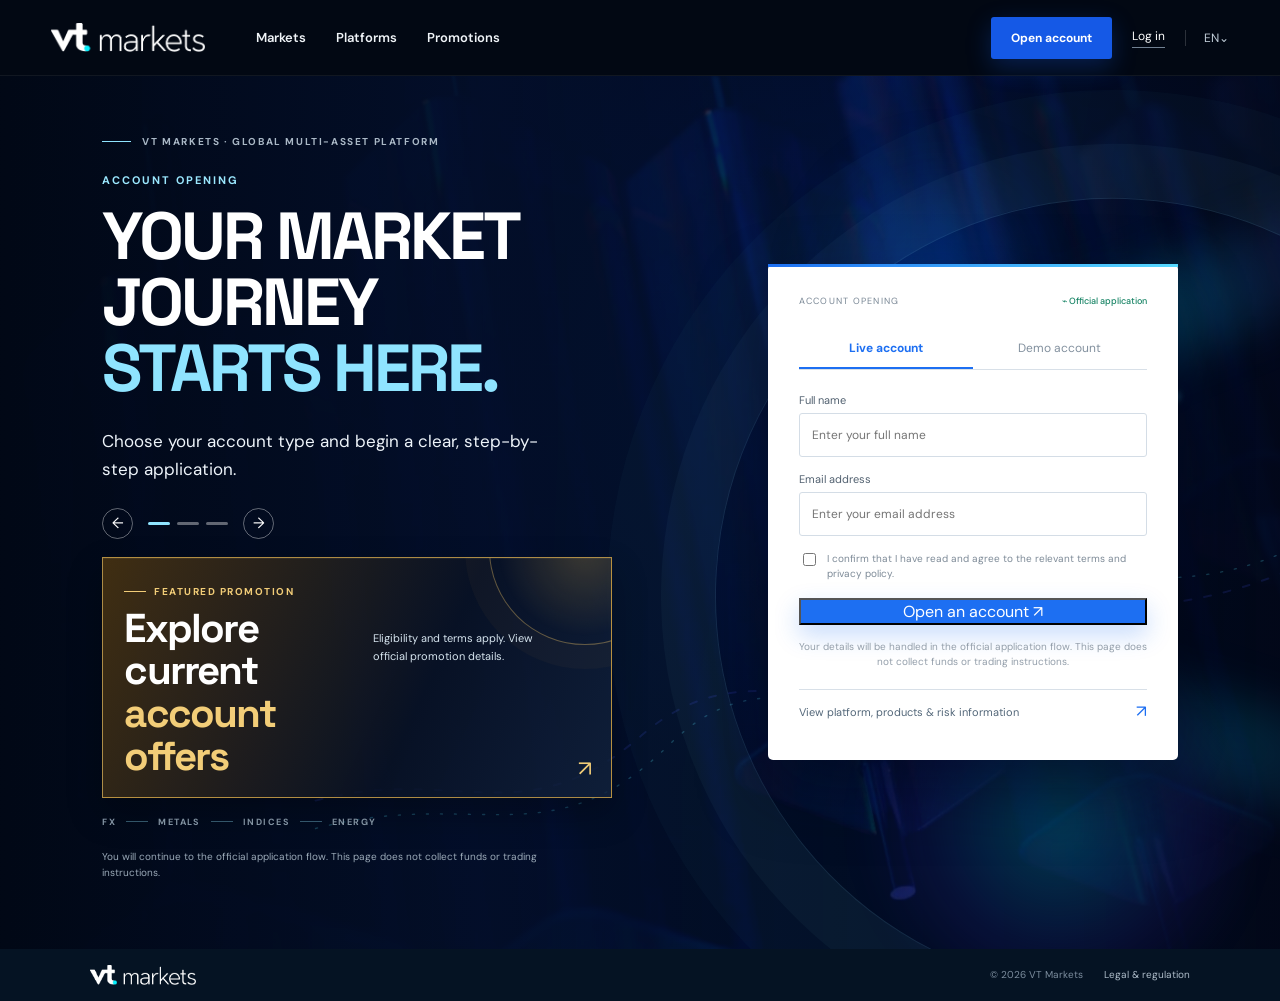
==== commit 9e22f005: "Add files via upload" ====
--- a/wo-x/index.html
+++ b/wo-x/index.html
@@ -37,21 +37,25 @@
           <div class="landing-content">
             <p class="eyebrow"><span></span> VT Markets · Global multi-asset platform</p>
             <div class="banner-rotator" aria-label="Offers and platform highlights">
-              <article class="banner-slide is-active" data-slide="0">
-                <p class="banner-kicker">ACCOUNT OPENING</p>
-                <h1>YOUR MARKET JOURNEY<br /><em>STARTS HERE.</em></h1>
-                <p class="banner-copy">Choose your account type and begin a clear, step-by-step application.</p>
-              </article>
-              <article class="banner-slide" data-slide="1" aria-hidden="true">
-                <p class="banner-kicker">CURRENT OFFERS</p>
-                <h1>CURRENT OFFERS.<br /><em>CLEAR TERMS.</em></h1>
-                <p class="banner-copy">Review current promotions, eligibility and conditions on the official pages.</p>
-              </article>
-              <article class="banner-slide" data-slide="2" aria-hidden="true">
-                <p class="banner-kicker">PLATFORM CHOICE</p>
-                <h1>ONE ACCOUNT.<br /><em>MULTIPLE MARKETS.</em></h1>
-                <p class="banner-copy">Explore platform features and available products before opening an account.</p>
-              </article>
+              <div class="banner-viewport" tabindex="0" aria-label="Swipe left or right to change banner">
+                <div class="banner-track">
+                  <article class="banner-slide is-active" data-slide="0">
+                    <p class="banner-kicker">ACCOUNT OPENING</p>
+                    <h1>YOUR MARKET JOURNEY<br /><em>STARTS HERE.</em></h1>
+                    <p class="banner-copy">Choose your account type and begin a clear, step-by-step application.</p>
+                  </article>
+                  <article class="banner-slide" data-slide="1" aria-hidden="true">
+                    <p class="banner-kicker">CURRENT OFFERS</p>
+                    <h1>CURRENT OFFERS.<br /><em>CLEAR TERMS.</em></h1>
+                    <p class="banner-copy">Review current promotions, eligibility and conditions on the official pages.</p>
+                  </article>
+                  <article class="banner-slide" data-slide="2" aria-hidden="true">
+                    <p class="banner-kicker">PLATFORM CHOICE</p>
+                    <h1>ONE ACCOUNT.<br /><em>MULTIPLE MARKETS.</em></h1>
+                    <p class="banner-copy">Explore platform features and available products before opening an account.</p>
+                  </article>
+                </div>
+              </div>
               <div class="banner-controls" aria-label="Switch banner">
                 <button type="button" class="banner-arrow" data-banner-prev aria-label="Previous slide">←</button>
                 <div class="banner-dots" role="tablist" aria-label="Banner slides">
--- a/wo-x/styles.css
+++ b/wo-x/styles.css
@@ -57,9 +57,13 @@
 h1 { font-size: clamp(46px, 5.2vw, 72px); line-height: .99; font-weight: 700; }
 h1 em, h2 em { color: var(--cyan); font-style: normal; }
 
-.banner-rotator { min-height: 292px; display: flex; flex-direction: column; justify-content: space-between; }
-.banner-slide { display: none; animation: banner-in .42s ease both; }
-.banner-slide.is-active { display: block; }
+.banner-rotator { min-height: 292px; display: flex; min-width: 0; flex-direction: column; justify-content: space-between; }
+.banner-viewport { width: 100%; min-width: 0; overflow: hidden; cursor: grab; touch-action: pan-y; user-select: none; -webkit-user-select: none; outline: none; }
+.banner-viewport:focus-visible { border-radius: 3px; box-shadow: 0 0 0 2px rgba(143,228,255,.55); }
+.banner-viewport.is-dragging { cursor: grabbing; }
+.banner-track { display: flex; width: 100%; will-change: transform; transition: transform .46s cubic-bezier(.22,.72,.24,1); }
+.banner-viewport.is-dragging .banner-track { transition: none; }
+.banner-slide { display: block; flex: 0 0 100%; min-width: 0; }
 .banner-kicker { margin: 0 0 17px; color: #9be8ff; font-size: 11px; font-weight: 700; letter-spacing: .18em; }
 .banner-copy { max-width: 470px; margin: 25px 0 0; color: #eef4fa; font-size: 17px; line-height: 1.65; }
 .banner-controls { display: flex; align-items: center; gap: 15px; margin-top: 25px; }
@@ -187,6 +191,8 @@
   .landing-layout .landing-register-card { max-width: none; margin-bottom: 36px; }
   .landing-content h1 { font-size: 49px; }
   .banner-rotator { min-height: 330px; }
+  .banner-viewport { margin: 0 -8px; width: calc(100% + 16px); }
+  .banner-slide { padding: 0 8px; }
   .banner-copy { font-size: 15px; }
   .banner-controls { margin-top: 23px; }
   .landing-promo { min-height: 185px; margin-top: 16px; padding: 18px 45px 20px 18px; }
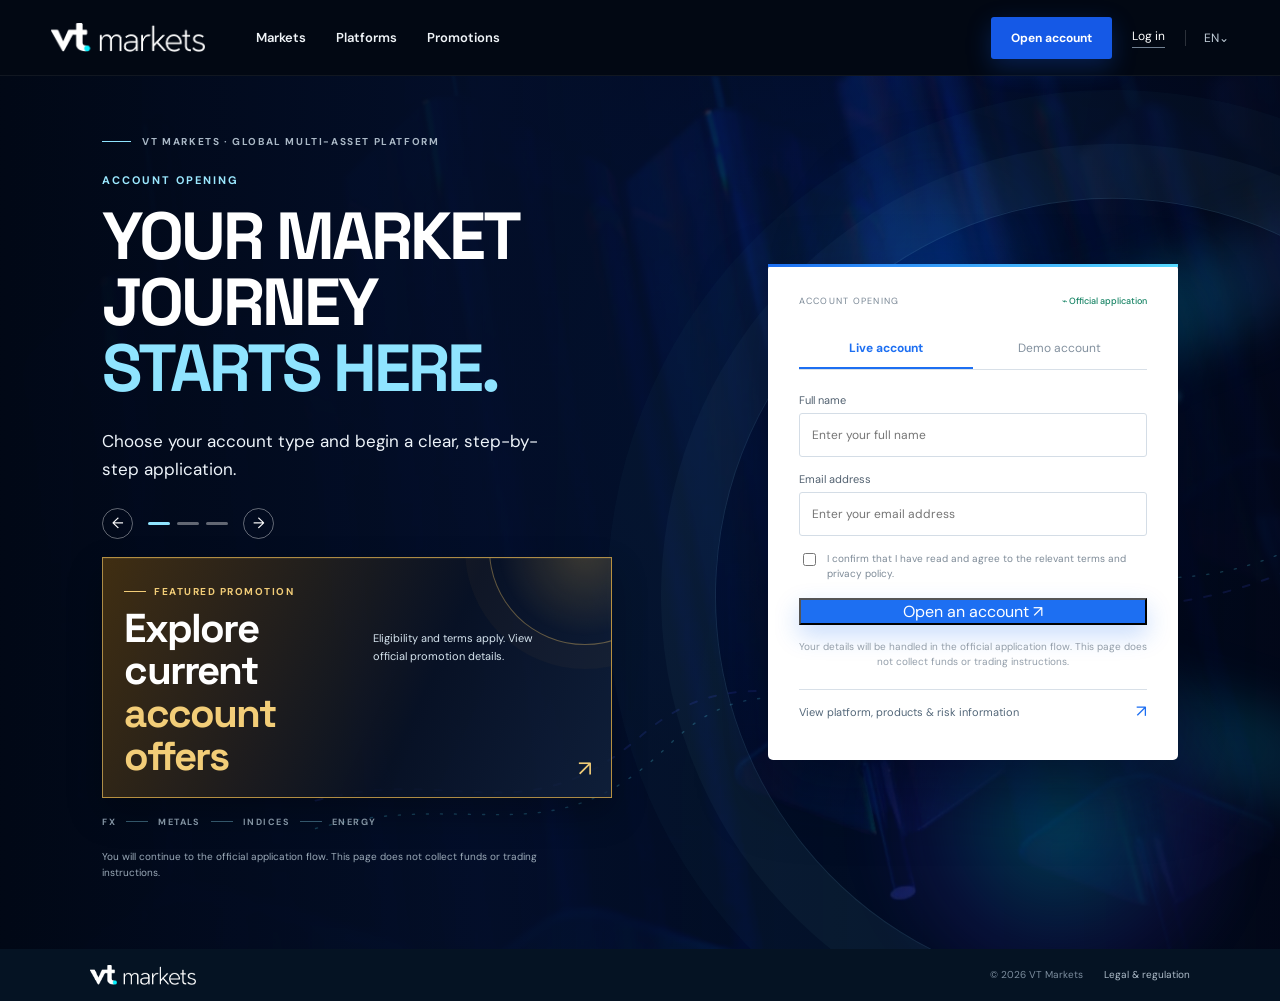
==== commit 079b1dd0: "Add files via upload" ====
--- a/wo-x/index.html
+++ b/wo-x/index.html
@@ -2,13 +2,13 @@
 <html lang="en">
   <head>
     <meta charset="UTF-8" />
-    <meta name="viewport" content="width=device-width, initial-scale=1.0" />
+    <meta name="viewport" content="width=device-width, initial-scale=1.0, viewport-fit=cover" />
     <meta name="description" content="VT Markets account opening. Review current offers and start your official application." />
     <title>VT Markets | Open an account</title>
     <link rel="preconnect" href="https://fonts.googleapis.com" />
     <link rel="preconnect" href="https://fonts.gstatic.com" crossorigin />
     <link href="https://fonts.googleapis.com/css2?family=DM+Sans:wght@400;500;600;700&family=Space+Grotesk:wght@500;600;700&display=swap" rel="stylesheet" />
-    <link rel="stylesheet" href="styles.css" />
+    <link rel="stylesheet" href="styles.css?v=20260903-mobilefix2" />
   </head>
   <body>
     <header class="header">
@@ -41,7 +41,7 @@
                 <div class="banner-track">
                   <article class="banner-slide is-active" data-slide="0">
                     <p class="banner-kicker">ACCOUNT OPENING</p>
-                    <h1>YOUR MARKET JOURNEY<br /><em>STARTS HERE.</em></h1>
+                    <h1>YOUR MARKET<span class="mobile-break"><br /></span> JOURNEY<br /><em>STARTS HERE.</em></h1>
                     <p class="banner-copy">Choose your account type and begin a clear, step-by-step application.</p>
                   </article>
                   <article class="banner-slide" data-slide="1" aria-hidden="true">
@@ -100,6 +100,6 @@
     </main>
 
     <footer class="footer"><img src="assets/vt-logo.webp" alt="VT Markets" /><span>© 2026 VT Markets</span><a href="https://www.vtmarketsfr.com/regulation/">Legal &amp; regulation</a></footer>
-    <script src="script.js"></script>
+    <script src="script.js?v=20260903-iphone16"></script>
   </body>
 </html>
--- a/wo-x/styles.css
+++ b/wo-x/styles.css
@@ -11,7 +11,8 @@
 
 * { box-sizing: border-box; }
 html, body { margin: 0; min-height: 100%; }
-body { color: var(--ink); font-family: 'DM Sans', Arial, sans-serif; background: var(--navy); }
+html { -webkit-text-size-adjust: 100%; }
+body { overflow-x: hidden; color: var(--ink); font-family: 'DM Sans', Arial, sans-serif; background: var(--navy); }
 button, input { font: inherit; }
 a { color: inherit; }
 
@@ -56,6 +57,7 @@
 h1, h2, h3 { margin: 0; font-family: 'Space Grotesk', Arial, sans-serif; letter-spacing: -.045em; }
 h1 { font-size: clamp(46px, 5.2vw, 72px); line-height: .99; font-weight: 700; }
 h1 em, h2 em { color: var(--cyan); font-style: normal; }
+.mobile-break { display: none; }
 
 .banner-rotator { min-height: 292px; display: flex; min-width: 0; flex-direction: column; justify-content: space-between; }
 .banner-viewport { width: 100%; min-width: 0; overflow: hidden; cursor: grab; touch-action: pan-y; user-select: none; -webkit-user-select: none; outline: none; }
@@ -217,6 +219,49 @@
   .detail-card p:not(.detail-tag) { font-size: 12px; }
 }
 
+@media (max-width: 500px) {
+  .header { height: 62px; gap: 12px; padding-left: max(14px, env(safe-area-inset-left)); padding-right: max(14px, env(safe-area-inset-right)); }
+  .brand img { width: 104px; }
+  .header-actions { gap: 10px; }
+  .header-actions .header-open { padding: 10px 11px; font-size: 10px; white-space: nowrap; }
+  .header-actions > a:not(.header-open) { font-size: 10px; white-space: nowrap; }
+  .landing-screen { min-height: calc(100svh - 62px); }
+  .landing-layout { width: 100%; max-width: 100%; padding: 0 16px; overflow: hidden; }
+  .landing-content { width: 100%; min-width: 0; padding: 38px 0 22px; }
+  .eyebrow { gap: 8px; margin-bottom: 20px; font-size: 8px; letter-spacing: .12em; line-height: 1.45; }
+  .eyebrow span { width: 20px; flex: 0 0 20px; }
+  .landing-content h1 { font-size: clamp(38px, 10.5vw, 43px); line-height: 1; }
+  .mobile-break { display: inline; }
+  .banner-rotator { min-height: 298px; }
+  .banner-viewport { width: 100%; max-width: 100%; margin: 0; }
+  .banner-slide { max-width: 100%; padding: 0; overflow: hidden; }
+  .banner-kicker { margin-bottom: 13px; font-size: 10px; }
+  .banner-copy { margin-top: 19px; font-size: 14px; line-height: 1.55; }
+  .banner-controls { gap: 12px; margin-top: 18px; }
+  .banner-arrow { width: 40px; height: 40px; font-size: 17px; }
+  .banner-dot { width: 27px; height: 4px; }
+  .landing-promo { width: 100%; max-width: 100%; min-height: 170px; padding: 17px 42px 18px 17px; }
+  .promo-main { margin-top: 10px; }
+  .promo-main h2 { font-size: 29px; }
+  .promo-copy { max-width: 245px; margin-top: 9px; line-height: 1.5; }
+  .market-strip { justify-content: space-between; gap: 6px; width: 100%; max-width: 100%; overflow: hidden; }
+  .market-strip i { flex: 1 1 auto; max-width: 18px; }
+  .landing-layout .register-card { padding: 23px 18px 22px; border-radius: 4px; }
+  .register-card input[type=text], .register-card input[type=email] { height: 48px; font-size: 16px; }
+  .submit { min-height: 48px; font-size: 14px; }
+  .account-tabs .tab { min-height: 44px; font-size: 13px; }
+  .agree { font-size: 11px; }
+  .footer { padding-left: max(16px, env(safe-area-inset-left)); padding-right: max(16px, env(safe-area-inset-right)); padding-bottom: max(19px, env(safe-area-inset-bottom)); }
+  .details-hero { padding-left: 16px; padding-right: 16px; }
+  .details-hero h1 { font-size: 40px; }
+  .details-content { padding-left: 16px; padding-right: 16px; }
+}
+
+@media (max-width: 370px) {
+  .header-actions > a:not(.header-open) { display: none; }
+  .landing-content h1 { font-size: 36px; }
+}
+
 @media (prefers-reduced-motion: reduce) {
   .banner-slide, .landing-bg img, .light-beam, .market-glow, .market-wave, .wave-line, .motion-dot { animation: none !important; }
 }
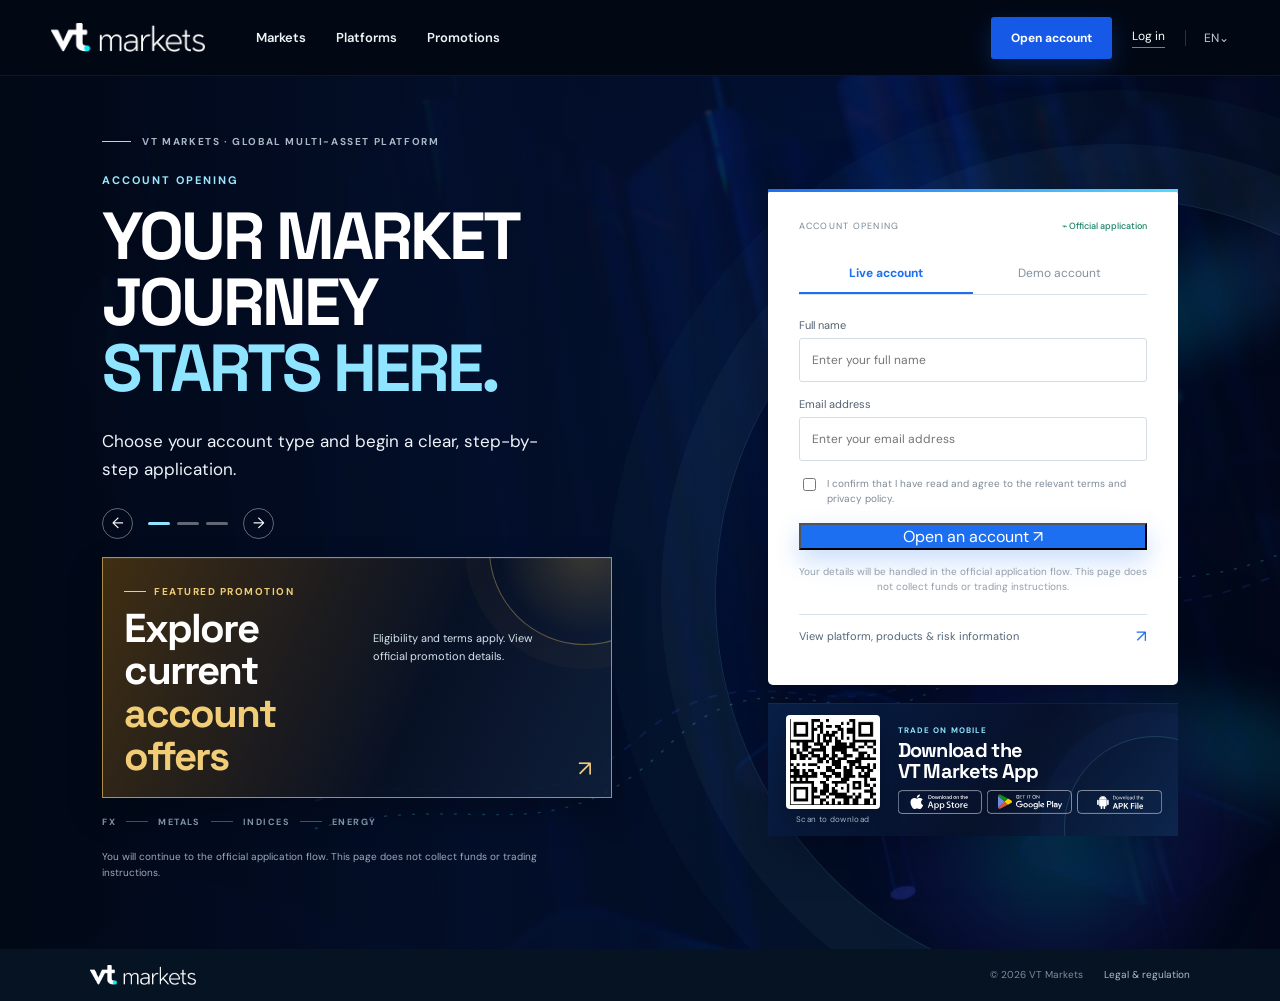
==== commit bb7671db: "Add files via upload" ====
--- a/wo-x/index.html
+++ b/wo-x/index.html
@@ -8,7 +8,7 @@
     <link rel="preconnect" href="https://fonts.googleapis.com" />
     <link rel="preconnect" href="https://fonts.gstatic.com" crossorigin />
     <link href="https://fonts.googleapis.com/css2?family=DM+Sans:wght@400;500;600;700&family=Space+Grotesk:wght@500;600;700&display=swap" rel="stylesheet" />
-    <link rel="stylesheet" href="styles.css?v=20260903-mobilefix2" />
+    <link rel="stylesheet" href="styles.css?v=20260903-qrcode-row" />
   </head>
   <body>
     <header class="header">
@@ -79,21 +79,39 @@
             <p class="landing-note">You will continue to the official application flow. This page does not collect funds or trading instructions.</p>
           </div>
 
-          <div class="register-card landing-register-card">
-            <div class="card-top"><span>ACCOUNT OPENING</span><b>⌁ Official application</b></div>
-            <div class="account-tabs" role="tablist">
-              <button type="button" class="tab active" data-mode="real" role="tab" aria-selected="true">Live account</button>
-              <button type="button" class="tab" data-mode="demo" role="tab" aria-selected="false">Demo account</button>
+          <div class="conversion-column">
+            <div class="register-card landing-register-card">
+              <div class="card-top"><span>ACCOUNT OPENING</span><b>⌁ Official application</b></div>
+              <div class="account-tabs" role="tablist">
+                <button type="button" class="tab active" data-mode="real" role="tab" aria-selected="true">Live account</button>
+                <button type="button" class="tab" data-mode="demo" role="tab" aria-selected="false">Demo account</button>
+              </div>
+              <form id="register-form">
+                <label>Full name<input name="name" type="text" placeholder="Enter your full name" autocomplete="name" required /></label>
+                <label>Email address<input name="email" type="email" placeholder="Enter your email address" autocomplete="email" required /></label>
+                <label class="agree"><input type="checkbox" required /><span>I confirm that I have read and agree to the relevant terms and privacy policy.</span></label>
+                <button class="submit button-primary" type="submit">Open an account <span>↗</span></button>
+              </form>
+              <p class="form-footnote">Your details will be handled in the official application flow. This page does not collect funds or trading instructions.</p>
+              <div class="success" role="status">Your information is ready. Continue to complete the official application.</div>
+              <a class="home-info-link" href="details.html">View platform, products &amp; risk information <span aria-hidden="true">↗</span></a>
             </div>
-            <form id="register-form">
-              <label>Full name<input name="name" type="text" placeholder="Enter your full name" autocomplete="name" required /></label>
-              <label>Email address<input name="email" type="email" placeholder="Enter your email address" autocomplete="email" required /></label>
-              <label class="agree"><input type="checkbox" required /><span>I confirm that I have read and agree to the relevant terms and privacy policy.</span></label>
-              <button class="submit button-primary" type="submit">Open an account <span>↗</span></button>
-            </form>
-            <p class="form-footnote">Your details will be handled in the official application flow. This page does not collect funds or trading instructions.</p>
-            <div class="success" role="status">Your information is ready. Continue to complete the official application.</div>
-            <a class="home-info-link" href="details.html">View platform, products &amp; risk information <span aria-hidden="true">↗</span></a>
+
+            <section class="app-download" aria-labelledby="app-download-title">
+              <div class="download-qr">
+                <img src="assets/vt-markets-qrcode.png" alt="QR code for the VT Markets app" />
+                <span>Scan to download</span>
+              </div>
+              <div class="download-content">
+                <p class="download-kicker">TRADE ON MOBILE</p>
+                <h2 id="app-download-title">Download the<br />VT Markets App</h2>
+                <div class="download-badges" aria-label="App download options">
+                  <img src="assets/app_store_btn.svg" alt="Download on the App Store" />
+                  <img src="assets/google_play_btn.svg" alt="Get it on Google Play" />
+                  <img src="assets/apk_file_btn.svg" alt="Download the APK file" />
+                </div>
+              </div>
+            </section>
           </div>
         </div>
       </section>
--- a/wo-x/styles.css
+++ b/wo-x/styles.css
@@ -90,6 +90,7 @@
 .market-strip i { display: block; width: 22px; height: 1px; background: rgba(143,228,255,.38); }
 .landing-note { max-width: 450px; margin: 21px 0 0; color: #9baab8; font-size: 10px; line-height: 1.6; }
 
+.conversion-column { width: 100%; max-width: 410px; justify-self: end; display: grid; gap: 18px; }
 .register-card { position: relative; width: 100%; background: #fff; padding: 31px 31px 27px; border-radius: 5px; box-shadow: 0 28px 70px rgba(0,5,20,.42); }
 .register-card::before { content: ''; position: absolute; top: 0; left: 0; width: 100%; height: 3px; background: linear-gradient(90deg, var(--blue), #57d9ff); }
 .landing-layout .register-card { max-width: 410px; justify-self: end; }
@@ -113,6 +114,18 @@
 .home-info-link { display: flex; align-items: center; justify-content: space-between; margin-top: 20px; padding: 13px 0; border-top: 1px solid var(--line); color: #536779; text-decoration: none; font-size: 11px; }
 .home-info-link span { color: var(--blue); font-size: 17px; line-height: 1; }
 .home-info-link:hover, .home-info-link:focus-visible { color: var(--blue); outline: none; }
+
+.app-download { position: relative; display: grid; grid-template-columns: 98px minmax(0,1fr); gap: 16px; align-items: center; min-height: 0; padding: 12px 16px; overflow: hidden; border: 0; color: #fff; background: linear-gradient(125deg,rgba(8,32,72,.97),rgba(7,17,42,.96) 58%,rgba(13,39,78,.94)); box-shadow: 0 20px 44px rgba(0,5,20,.26), inset 0 1px rgba(255,255,255,.05); }
+.app-download::before { display: none; }
+.app-download::after { content: ''; position: absolute; right: -68px; bottom: -82px; width: 180px; height: 180px; border: 1px solid rgba(104,221,255,.18); border-radius: 50%; box-shadow: 0 0 0 24px rgba(60,123,255,.035); pointer-events: none; }
+.download-qr, .download-content { position: relative; z-index: 1; min-width: 0; }
+.download-qr { display: flex; flex-direction: column; align-items: center; gap: 5px; }
+.download-qr img { display: block; width: 94px; height: 94px; padding: 4px; border-radius: 4px; background: #fff; box-shadow: 0 10px 24px rgba(0,0,0,.24); }
+.download-qr span { color: #9fb5ca; font-size: 8px; letter-spacing: .04em; white-space: nowrap; }
+.download-kicker { margin: 0 0 5px; color: var(--cyan); font-size: 8px; font-weight: 700; letter-spacing: .14em; }
+.download-content h2 { color: #fff; font-size: 20px; line-height: 1.04; letter-spacing: -.035em; }
+.download-badges { display: grid; grid-template-columns: repeat(3,minmax(0,1fr)); align-items: center; gap: 5px; margin-top: 8px; }
+.download-badges img { display: block; justify-self: stretch; width: 100%; max-width: 100%; height: auto; }
 
 .footer { height: 52px; display: flex; align-items: center; gap: 21px; padding: 0 clamp(24px,7vw,112px); color: #7c8d9e; background: #051323; font-size: 10px; }
 .footer img { width: 106px; margin-right: auto; }
@@ -190,7 +203,8 @@
   .market-wave { right: -28%; width: 130%; height: 44%; opacity: .2; }
   .landing-layout { display: flex; flex-direction: column; align-items: stretch; width: auto; margin: 0; padding: 0 20px; }
   .landing-content { padding: 58px 0 25px; }
-  .landing-layout .landing-register-card { max-width: none; margin-bottom: 36px; }
+  .conversion-column { max-width: none; margin-bottom: 36px; }
+  .landing-layout .landing-register-card { max-width: none; margin-bottom: 0; }
   .landing-content h1 { font-size: 49px; }
   .banner-rotator { min-height: 330px; }
   .banner-viewport { margin: 0 -8px; width: calc(100% + 16px); }
@@ -251,6 +265,10 @@
   .submit { min-height: 48px; font-size: 14px; }
   .account-tabs .tab { min-height: 44px; font-size: 13px; }
   .agree { font-size: 11px; }
+  .app-download { grid-template-columns: 86px minmax(0,1fr); gap: 13px; min-height: 0; padding: 12px 14px; }
+  .download-qr img { width: 82px; height: 82px; }
+  .download-content h2 { font-size: 18px; }
+  .download-badges { gap: 5px; margin-top: 8px; }
   .footer { padding-left: max(16px, env(safe-area-inset-left)); padding-right: max(16px, env(safe-area-inset-right)); padding-bottom: max(19px, env(safe-area-inset-bottom)); }
   .details-hero { padding-left: 16px; padding-right: 16px; }
   .details-hero h1 { font-size: 40px; }
@@ -260,6 +278,11 @@
 @media (max-width: 370px) {
   .header-actions > a:not(.header-open) { display: none; }
   .landing-content h1 { font-size: 36px; }
+  .app-download { grid-template-columns: 76px minmax(0,1fr); gap: 10px; padding: 11px; }
+  .download-qr img { width: 72px; height: 72px; }
+  .download-qr span { font-size: 7px; }
+  .download-content h2 { font-size: 17px; }
+  .download-badges { gap: 4px; }
 }
 
 @media (prefers-reduced-motion: reduce) {
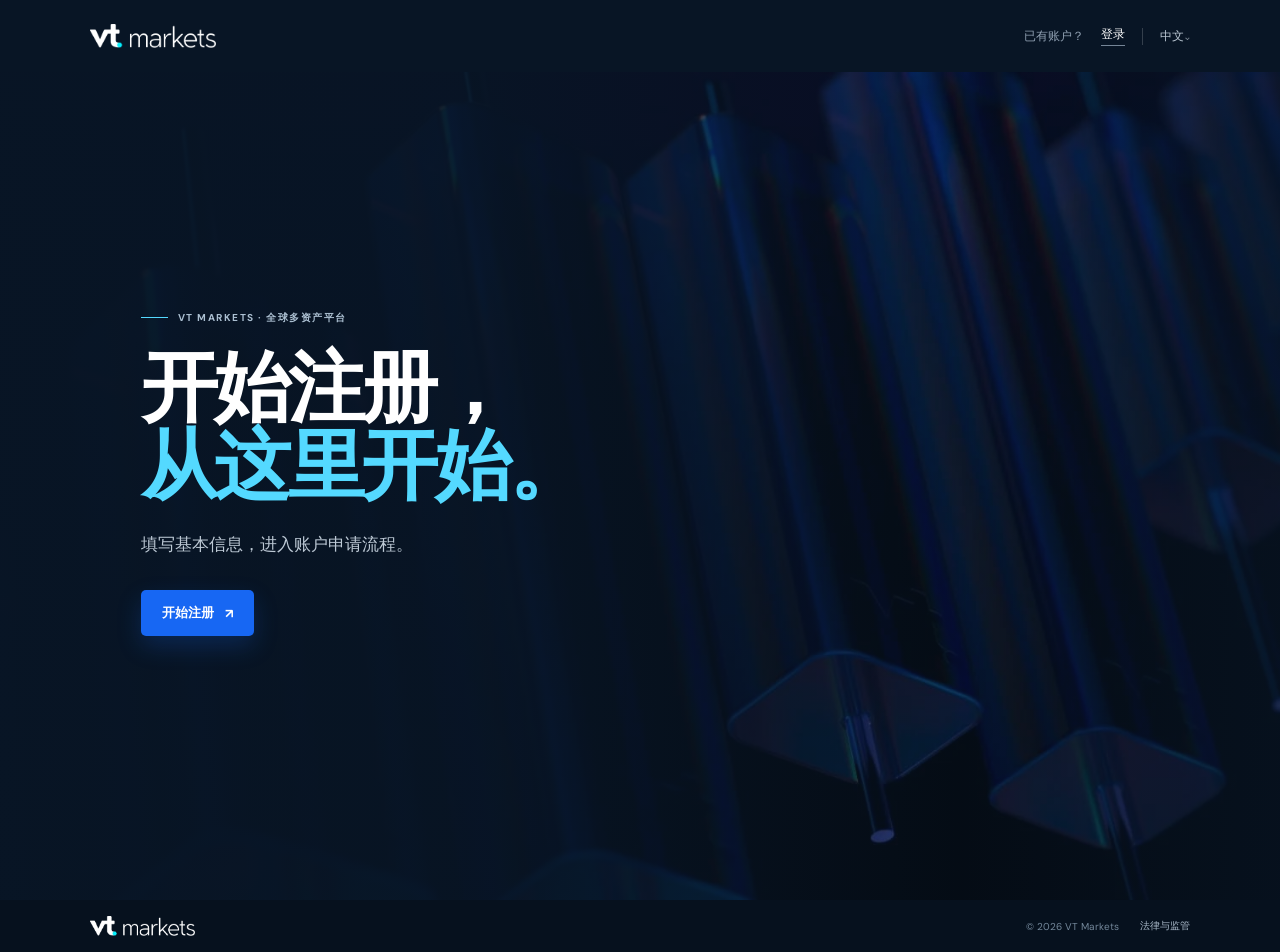
==== commit dd0bd631: "Add files via upload" ====
--- a/wo-x/index.html
+++ b/wo-x/index.html
@@ -1,123 +1,45 @@
 <!doctype html>
-<html lang="en">
+<html lang="zh-CN">
   <head>
     <meta charset="UTF-8" />
-    <meta name="viewport" content="width=device-width, initial-scale=1.0, viewport-fit=cover" />
-    <meta name="description" content="VT Markets account opening. Review current offers and start your official application." />
-    <title>VT Markets | Open an account</title>
+    <meta name="viewport" content="width=device-width, initial-scale=1.0" />
+    <meta name="description" content="VT Markets 账户注册入口。先了解平台，再决定是否申请。" />
+    <title>VT Markets | 开始注册</title>
     <link rel="preconnect" href="https://fonts.googleapis.com" />
     <link rel="preconnect" href="https://fonts.gstatic.com" crossorigin />
     <link href="https://fonts.googleapis.com/css2?family=DM+Sans:wght@400;500;600;700&family=Space+Grotesk:wght@500;600;700&display=swap" rel="stylesheet" />
-    <link rel="stylesheet" href="styles.css?v=20260903-qrcode-row" />
+    <link rel="stylesheet" href="styles.css" />
   </head>
   <body>
     <header class="header">
-      <a class="brand" href="#landing" aria-label="VT Markets home"><img src="assets/vt-logo.webp" alt="VT Markets" /></a>
-      <nav class="header-nav" aria-label="Primary navigation"><a href="details.html#products">Markets</a><a href="details.html#features">Platforms</a><a href="details.html#offers">Promotions</a></nav>
-      <div class="header-actions"><a class="header-open" href="#register-form">Open account</a><a href="https://myaccount.vtmarketsfr.com/login">Log in</a><span class="language">EN⌄</span></div>
+      <a class="brand" href="#landing" aria-label="VT Markets 首页"><img src="assets/vt-logo.webp" alt="VT Markets" /></a>
+      <div class="header-actions"><span>已有账户？</span><a href="https://myaccount.vtmarketsfr.com/login">登录</a><span class="language">中文⌄</span></div>
     </header>
 
     <main>
       <section class="screen landing-screen" id="landing">
-        <div class="landing-bg"><img src="assets/hero-market.webp" alt="Financial market visual" /></div><div class="landing-shade"></div>
-        <div class="hero-motion" aria-hidden="true">
-          <span class="light-beam beam-one"></span>
-          <span class="light-beam beam-two"></span>
-          <span class="market-glow glow-one"></span>
-          <span class="market-glow glow-two"></span>
-          <svg class="market-wave" viewBox="0 0 1440 620" preserveAspectRatio="none">
-            <path class="wave-line wave-line-soft" d="M-80 470 C120 430 220 510 390 400 S690 420 845 310 S1100 345 1520 145" />
-            <path class="wave-line wave-line-bright" d="M-80 500 C150 455 260 535 430 410 S720 450 895 300 S1160 330 1520 105" />
-          </svg>
-          <span class="motion-dot dot-one"></span>
-          <span class="motion-dot dot-two"></span>
-          <span class="motion-dot dot-three"></span>
+        <div class="landing-bg"><img src="assets/hero-market.webp" alt="金融市场视觉" /></div><div class="landing-shade"></div>
+        <div class="landing-content">
+          <p class="eyebrow"><span></span> VT Markets · 全球多资产平台</p>
+          <h1>开始注册，<br /><em>从这里开始。</em></h1>
+          <p class="landing-copy">填写基本信息，进入账户申请流程。</p>
+          <div class="landing-actions"><button class="button button-primary" type="button" data-go="register">开始注册 <span>↗</span></button></div>
         </div>
-        <div class="landing-layout">
-          <div class="landing-content">
-            <p class="eyebrow"><span></span> VT Markets · Global multi-asset platform</p>
-            <div class="banner-rotator" aria-label="Offers and platform highlights">
-              <div class="banner-viewport" tabindex="0" aria-label="Swipe left or right to change banner">
-                <div class="banner-track">
-                  <article class="banner-slide is-active" data-slide="0">
-                    <p class="banner-kicker">ACCOUNT OPENING</p>
-                    <h1>YOUR MARKET<span class="mobile-break"><br /></span> JOURNEY<br /><em>STARTS HERE.</em></h1>
-                    <p class="banner-copy">Choose your account type and begin a clear, step-by-step application.</p>
-                  </article>
-                  <article class="banner-slide" data-slide="1" aria-hidden="true">
-                    <p class="banner-kicker">CURRENT OFFERS</p>
-                    <h1>CURRENT OFFERS.<br /><em>CLEAR TERMS.</em></h1>
-                    <p class="banner-copy">Review current promotions, eligibility and conditions on the official pages.</p>
-                  </article>
-                  <article class="banner-slide" data-slide="2" aria-hidden="true">
-                    <p class="banner-kicker">PLATFORM CHOICE</p>
-                    <h1>ONE ACCOUNT.<br /><em>MULTIPLE MARKETS.</em></h1>
-                    <p class="banner-copy">Explore platform features and available products before opening an account.</p>
-                  </article>
-                </div>
-              </div>
-              <div class="banner-controls" aria-label="Switch banner">
-                <button type="button" class="banner-arrow" data-banner-prev aria-label="Previous slide">←</button>
-                <div class="banner-dots" role="tablist" aria-label="Banner slides">
-                  <button type="button" class="banner-dot is-active" data-banner-dot="0" role="tab" aria-selected="true" aria-label="Slide 1"></button>
-                  <button type="button" class="banner-dot" data-banner-dot="1" role="tab" aria-selected="false" aria-label="Slide 2"></button>
-                  <button type="button" class="banner-dot" data-banner-dot="2" role="tab" aria-selected="false" aria-label="Slide 3"></button>
-                </div>
-                <button type="button" class="banner-arrow" data-banner-next aria-label="Next slide">→</button>
-              </div>
-            </div>
-            <a class="landing-promo" href="details.html#offers">
-              <div class="promo-label">FEATURED PROMOTION</div>
-              <div class="promo-main">
-                <p class="promo-kicker">ACCOUNT OPENING</p>
-                <h2>Explore current<br /><em>account offers</em></h2>
-                <p class="promo-copy">Eligibility and terms apply. View official promotion details.</p>
-              </div>
-              <span class="promo-arrow" aria-hidden="true">↗</span>
-            </a>
-            <div class="market-strip" aria-label="Market categories"><span>FX</span><i></i><span>METALS</span><i></i><span>INDICES</span><i></i><span>ENERGY</span></div>
-            <p class="landing-note">You will continue to the official application flow. This page does not collect funds or trading instructions.</p>
-          </div>
+      </section>
 
-          <div class="conversion-column">
-            <div class="register-card landing-register-card">
-              <div class="card-top"><span>ACCOUNT OPENING</span><b>⌁ Official application</b></div>
-              <div class="account-tabs" role="tablist">
-                <button type="button" class="tab active" data-mode="real" role="tab" aria-selected="true">Live account</button>
-                <button type="button" class="tab" data-mode="demo" role="tab" aria-selected="false">Demo account</button>
-              </div>
-              <form id="register-form">
-                <label>Full name<input name="name" type="text" placeholder="Enter your full name" autocomplete="name" required /></label>
-                <label>Email address<input name="email" type="email" placeholder="Enter your email address" autocomplete="email" required /></label>
-                <label class="agree"><input type="checkbox" required /><span>I confirm that I have read and agree to the relevant terms and privacy policy.</span></label>
-                <button class="submit button-primary" type="submit">Open an account <span>↗</span></button>
-              </form>
-              <p class="form-footnote">Your details will be handled in the official application flow. This page does not collect funds or trading instructions.</p>
-              <div class="success" role="status">Your information is ready. Continue to complete the official application.</div>
-              <a class="home-info-link" href="details.html">View platform, products &amp; risk information <span aria-hidden="true">↗</span></a>
-            </div>
-
-            <section class="app-download" aria-labelledby="app-download-title">
-              <div class="download-qr">
-                <img src="assets/vt-markets-qrcode.png" alt="QR code for the VT Markets app" />
-                <span>Scan to download</span>
-              </div>
-              <div class="download-content">
-                <p class="download-kicker">TRADE ON MOBILE</p>
-                <h2 id="app-download-title">Download the<br />VT Markets App</h2>
-                <div class="download-badges" aria-label="App download options">
-                  <img src="assets/app_store_btn.svg" alt="Download on the App Store" />
-                  <img src="assets/google_play_btn.svg" alt="Get it on Google Play" />
-                  <img src="assets/apk_file_btn.svg" alt="Download the APK file" />
-                </div>
-              </div>
-            </section>
+      <section class="screen register-screen" id="register" hidden>
+        <div class="register-wrap">
+          <button class="back-button" type="button" data-go="landing">← 返回首页</button>
+          <div class="register-grid">
+            <div class="register-intro"><p class="eyebrow eyebrow-dark"><span></span> 账户申请</p><h2>选择您的<br /><em>开始方式。</em></h2><p>填写基础信息，进入官方申请流程。您可以先选择模拟账户熟悉平台。</p><div class="help-links"><button type="button" data-info="features">了解平台功能 <span>↗</span></button><button type="button" data-info="products">查看可用产品 <span>↗</span></button><button type="button" data-info="risk">阅读风险提示 <span>↗</span></button></div></div>
+            <div class="register-card"><div class="card-top"><span>账户注册</span><b>⌁ 受保护的流程</b></div><div class="account-tabs" role="tablist"><button type="button" class="tab active" data-mode="real" role="tab" aria-selected="true">真实账户</button><button type="button" class="tab" data-mode="demo" role="tab" aria-selected="false">模拟账户</button></div><form id="register-form"><label>姓名<input name="name" type="text" placeholder="请输入姓名" autocomplete="name" required /></label><label>邮箱<input name="email" type="email" placeholder="请输入邮箱" autocomplete="email" required /></label><label class="agree"><input type="checkbox" required /><span>我已阅读并同意相关条款与隐私政策</span></label><button class="submit button-primary" type="submit">继续 <span>↗</span></button></form><p class="form-footnote">提交后将进入官方账户申请页面。本页不收集资金或交易指令。</p><div class="success" role="status">信息已准备好，请继续完成官方申请。</div></div>
           </div>
         </div>
       </section>
     </main>
 
-    <footer class="footer"><img src="assets/vt-logo.webp" alt="VT Markets" /><span>© 2026 VT Markets</span><a href="https://www.vtmarketsfr.com/regulation/">Legal &amp; regulation</a></footer>
-    <script src="script.js?v=20260903-iphone16"></script>
+    <div class="info-drawer" aria-hidden="true"><div class="drawer-backdrop" data-close-info></div><aside class="drawer-panel"><button class="drawer-close" type="button" data-close-info aria-label="关闭">×</button><p class="eyebrow eyebrow-dark"><span></span> 进一步了解</p><h2 id="drawer-title">平台功能</h2><div id="drawer-content"></div></aside></div>
+    <footer class="footer"><img src="assets/vt-logo.webp" alt="VT Markets" /><span>© 2026 VT Markets</span><a href="https://www.vtmarketsfr.com/regulation/">法律与监管</a></footer>
+    <script src="script.js"></script>
   </body>
 </html>
--- a/wo-x/styles.css
+++ b/wo-x/styles.css
@@ -1,290 +1,3 @@
-:root {
-  --navy: #07182d;
-  --navy-2: #0d2a48;
-  --blue: #1d6ff2;
-  --cyan: #8fe4ff;
-  --ink: #17212d;
-  --muted: #6f7f8d;
-  --line: #d8e0e8;
-  --paper: #f6f8fa;
-}
-
-* { box-sizing: border-box; }
-html, body { margin: 0; min-height: 100%; }
-html { -webkit-text-size-adjust: 100%; }
-body { overflow-x: hidden; color: var(--ink); font-family: 'DM Sans', Arial, sans-serif; background: var(--navy); }
-button, input { font: inherit; }
-a { color: inherit; }
-
-.header { position: relative; z-index: 10; height: 76px; display: flex; align-items: center; gap: clamp(28px,4vw,62px); padding: 0 clamp(24px, 4vw,62px); color: #fff; background: #020813; border-bottom: 1px solid rgba(255,255,255,.06); }
-.brand img { display: block; width: 154px; }
-.header-nav { display: flex; align-items: center; gap: 30px; margin-right: auto; }
-.header-nav a { color: #f0f4f8; font-size: 13px; font-weight: 600; text-decoration: none; }
-.header-nav a:hover { color: var(--cyan); }
-.header-actions { display: flex; align-items: center; gap: 20px; color: #9baaba; font-size: 12px; }
-.header-actions a { color: #fff; text-decoration: none; border-bottom: 1px solid #718193; padding-bottom: 3px; }
-.header-actions .header-open { padding: 13px 20px; border: 0; border-radius: 3px; background: #1559e6; box-shadow: 0 8px 24px rgba(21,89,230,.28); font-weight: 700; }
-.header-actions .header-open:hover { background: #2670ff; }
-.header-actions .back-home { border-bottom: 0; color: #b4c0cb; }
-.language { border-left: 1px solid rgba(255,255,255,.17); padding-left: 18px; color: #c2ced9; }
-
-.screen { min-height: calc(100vh - 76px); }
-.landing-screen { position: relative; display: flex; align-items: center; overflow: hidden; color: #fff; }
-.landing-screen::before { content: ''; position: absolute; inset: 0; z-index: 0; opacity: .15; background-image: linear-gradient(rgba(143,228,255,.22) 1px, transparent 1px), linear-gradient(90deg, rgba(143,228,255,.22) 1px, transparent 1px); background-size: 72px 72px; -webkit-mask-image: linear-gradient(90deg, #000 0%, transparent 82%); mask-image: linear-gradient(90deg, #000 0%, transparent 82%); pointer-events: none; }
-.landing-screen::after { content: ''; position: absolute; z-index: 0; top: 14%; right: -18%; width: 62vw; height: 62vw; border: 1px solid rgba(143,228,255,.14); border-radius: 50%; transform: rotate(-18deg); box-shadow: 0 0 0 54px rgba(143,228,255,.035), 0 0 0 108px rgba(143,228,255,.025); pointer-events: none; }
-.landing-bg, .landing-shade { position: absolute; inset: 0; }
-.landing-bg img { width: 100%; height: 100%; object-fit: cover; object-position: center; opacity: .62; filter: saturate(1.18) contrast(1.12) hue-rotate(3deg); transform: scale(1.03); animation: hero-camera 16s ease-in-out infinite alternate; will-change: transform, filter; }
-.landing-shade { background: linear-gradient(90deg, rgba(1,8,22,.99) 0%, rgba(3,15,42,.94) 38%, rgba(1,15,48,.62) 69%, rgba(2,8,26,.91) 100%), radial-gradient(circle at 68% 35%, rgba(21,89,230,.28), transparent 42%); }
-.hero-motion { position: absolute; inset: 0; z-index: 0; overflow: hidden; pointer-events: none; }
-.light-beam { position: absolute; width: 62vw; height: 7vw; min-height: 70px; opacity: .26; background: linear-gradient(90deg, transparent 0%, rgba(0,113,255,.08) 22%, rgba(0,220,255,.75) 50%, rgba(98,60,255,.36) 70%, transparent 100%); filter: blur(22px); mix-blend-mode: screen; will-change: transform, opacity; }
-.beam-one { top: 22%; right: -22%; transform: rotate(-22deg); animation: beam-drift-one 10s ease-in-out infinite alternate; }
-.beam-two { right: -28%; bottom: 18%; opacity: .18; transform: rotate(18deg); animation: beam-drift-two 13s ease-in-out infinite alternate; }
-.market-glow { position: absolute; border-radius: 50%; filter: blur(18px); mix-blend-mode: screen; will-change: transform, opacity; }
-.glow-one { top: 6%; right: 15%; width: 300px; height: 300px; background: radial-gradient(circle, rgba(0,105,255,.32), rgba(0,65,210,.08) 48%, transparent 72%); animation: glow-float-one 8s ease-in-out infinite alternate; }
-.glow-two { right: 2%; bottom: -8%; width: 390px; height: 390px; background: radial-gradient(circle, rgba(0,225,255,.22), rgba(79,41,255,.09) 50%, transparent 72%); animation: glow-float-two 11s ease-in-out infinite alternate; }
-.market-wave { position: absolute; right: -7%; bottom: 1%; width: 78%; height: 66%; opacity: .34; overflow: visible; filter: drop-shadow(0 0 9px rgba(73,211,255,.34)); animation: wave-float 12s ease-in-out infinite alternate; }
-.wave-line { fill: none; vector-effect: non-scaling-stroke; stroke-linecap: round; stroke-linejoin: round; }
-.wave-line-soft { stroke: rgba(76,94,255,.42); stroke-width: 2; stroke-dasharray: 7 13; animation: wave-dash 22s linear infinite; }
-.wave-line-bright { stroke: rgba(90,231,255,.68); stroke-width: 1.4; stroke-dasharray: 2 12; animation: wave-dash-reverse 17s linear infinite; }
-.motion-dot { position: absolute; width: 5px; height: 5px; border-radius: 50%; background: #9cecff; box-shadow: 0 0 7px #60ddff, 0 0 18px rgba(52,153,255,.8); opacity: .8; }
-.dot-one { right: 31%; bottom: 31%; animation: dot-pulse 3.2s ease-in-out infinite; }
-.dot-two { right: 18%; bottom: 48%; animation: dot-pulse 3.2s 1.1s ease-in-out infinite; }
-.dot-three { right: 8%; bottom: 63%; animation: dot-pulse 3.2s 2.1s ease-in-out infinite; }
-.landing-layout { position: relative; z-index: 1; width: min(1210px, 84vw); margin: 0 auto; display: grid; grid-template-columns: minmax(0, 1fr) 410px; gap: clamp(55px, 8vw, 125px); align-items: center; }
-.landing-content { width: auto; padding: 59px 0 68px; }
-.eyebrow { display: flex; align-items: center; gap: 11px; margin: 0 0 25px; color: #aab8c6; font-size: 10px; font-weight: 700; letter-spacing: .16em; text-transform: uppercase; }
-.eyebrow span { display: inline-block; width: 29px; height: 1px; background: var(--cyan); }
-h1, h2, h3 { margin: 0; font-family: 'Space Grotesk', Arial, sans-serif; letter-spacing: -.045em; }
-h1 { font-size: clamp(46px, 5.2vw, 72px); line-height: .99; font-weight: 700; }
-h1 em, h2 em { color: var(--cyan); font-style: normal; }
-.mobile-break { display: none; }
-
-.banner-rotator { min-height: 292px; display: flex; min-width: 0; flex-direction: column; justify-content: space-between; }
-.banner-viewport { width: 100%; min-width: 0; overflow: hidden; cursor: grab; touch-action: pan-y; user-select: none; -webkit-user-select: none; outline: none; }
-.banner-viewport:focus-visible { border-radius: 3px; box-shadow: 0 0 0 2px rgba(143,228,255,.55); }
-.banner-viewport.is-dragging { cursor: grabbing; }
-.banner-track { display: flex; width: 100%; will-change: transform; transition: transform .46s cubic-bezier(.22,.72,.24,1); }
-.banner-viewport.is-dragging .banner-track { transition: none; }
-.banner-slide { display: block; flex: 0 0 100%; min-width: 0; }
-.banner-kicker { margin: 0 0 17px; color: #9be8ff; font-size: 11px; font-weight: 700; letter-spacing: .18em; }
-.banner-copy { max-width: 470px; margin: 25px 0 0; color: #eef4fa; font-size: 17px; line-height: 1.65; }
-.banner-controls { display: flex; align-items: center; gap: 15px; margin-top: 25px; }
-.banner-arrow { width: 31px; height: 31px; border: 1px solid rgba(255,255,255,.38); border-radius: 50%; color: #fff; background: transparent; font-size: 15px; line-height: 1; cursor: pointer; }
-.banner-arrow:hover, .banner-arrow:focus-visible { border-color: var(--cyan); color: var(--cyan); outline: none; }
-.banner-dots { display: flex; align-items: center; gap: 7px; }
-.banner-dot { width: 22px; height: 3px; padding: 0; border: 0; border-radius: 2px; background: rgba(255,255,255,.38); cursor: pointer; }
-.banner-dot.is-active { background: var(--cyan); }
-
-.landing-promo { position: relative; display: block; max-width: 510px; min-height: 154px; margin-top: 18px; padding: 18px 56px 19px 21px; overflow: hidden; border: 1px solid rgba(218,173,78,.78); color: #fff; text-decoration: none; background: linear-gradient(115deg, rgba(78,55,17,.82), rgba(9,18,37,.84) 62%, rgba(18,35,62,.8)); box-shadow: 0 15px 32px rgba(0,0,0,.26), inset 0 1px rgba(255,255,255,.06); transition: transform .2s ease, border-color .2s ease, background .2s ease; }
-.landing-promo::after { content: ''; position: absolute; top: -105px; right: -70px; width: 190px; height: 190px; border: 1px solid rgba(255,208,106,.36); border-radius: 50%; background: radial-gradient(circle,rgba(220,169,65,.23),transparent 65%); box-shadow: 0 0 0 24px rgba(220,169,65,.035); }
-.landing-promo:hover, .landing-promo:focus-visible { border-color: #f2cd78; background: linear-gradient(115deg, rgba(100,70,18,.92), rgba(10,20,41,.88) 65%); transform: translateY(-2px); outline: none; }
-.promo-label { position: relative; z-index: 1; display: inline-flex; align-items: center; gap: 8px; color: #f2cd78; font-size: 10px; font-weight: 700; letter-spacing: .15em; }
-.promo-label::before { content: ''; width: 22px; height: 1px; background: currentColor; }
-.promo-main { position: relative; z-index: 1; display: flex; align-items: baseline; gap: 18px; margin-top: 9px; }
-.promo-kicker { display: none; }
-.promo-main h2 { color: #fff; font-size: clamp(28px, 3.15vw, 41px); line-height: 1.06; font-weight: 700; }
-.promo-main h2 em { color: #f2cd78; }
-.promo-copy { max-width: 182px; margin: 0; color: #d6e5ef; font-size: 11px; line-height: 1.65; }
-.promo-arrow { position: absolute; z-index: 1; right: 19px; bottom: 17px; color: #f2cd78; font-size: 22px; line-height: 1; }
-.market-strip { display: flex; align-items: center; gap: 10px; max-width: 510px; margin-top: 18px; color: #8c9eae; font-size: 9px; font-weight: 700; letter-spacing: .16em; }
-.market-strip i { display: block; width: 22px; height: 1px; background: rgba(143,228,255,.38); }
-.landing-note { max-width: 450px; margin: 21px 0 0; color: #9baab8; font-size: 10px; line-height: 1.6; }
-
-.conversion-column { width: 100%; max-width: 410px; justify-self: end; display: grid; gap: 18px; }
-.register-card { position: relative; width: 100%; background: #fff; padding: 31px 31px 27px; border-radius: 5px; box-shadow: 0 28px 70px rgba(0,5,20,.42); }
-.register-card::before { content: ''; position: absolute; top: 0; left: 0; width: 100%; height: 3px; background: linear-gradient(90deg, var(--blue), #57d9ff); }
-.landing-layout .register-card { max-width: 410px; justify-self: end; }
-.card-top { display: flex; align-items: center; justify-content: space-between; margin-bottom: 22px; color: #788694; font-size: 9px; letter-spacing: .14em; text-transform: uppercase; }
-.card-top b { color: #168364; font-weight: 500; letter-spacing: 0; text-transform: none; }
-.account-tabs { display: grid; grid-template-columns: 1fr 1fr; margin-bottom: 23px; border-bottom: 1px solid var(--line); }
-.tab { padding: 11px 4px; border: 0; border-bottom: 2px solid transparent; color: #82909e; background: none; font-size: 12px; cursor: pointer; }
-.tab.active { border-color: var(--blue); color: var(--blue); font-weight: 700; }
-.register-card label:not(.agree) { display: block; margin-bottom: 15px; color: #526170; font-size: 11px; }
-.register-card input[type=text], .register-card input[type=email] { display: block; width: 100%; height: 44px; margin-top: 6px; padding: 0 12px; border: 1px solid #d4dde6; border-radius: 3px; outline: none; font-size: 12px; }
-.register-card input:focus { border-color: var(--blue); box-shadow: 0 0 0 3px rgba(29,111,242,.1); }
-.agree { display: flex; align-items: flex-start; gap: 8px; margin: 3px 0 17px; color: #7d8a97; font-size: 10px; line-height: 1.5; }
-.agree input { margin-top: 2px; accent-color: var(--blue); }
-.button { display: inline-flex; align-items: center; justify-content: center; gap: 11px; padding: 14px 21px; border: 0; border-radius: 4px; font-size: 13px; font-weight: 700; cursor: pointer; }
-.button-primary { color: #fff; background: var(--blue); box-shadow: 0 10px 25px rgba(29,111,242,.25); }
-.button-primary:hover { background: #327ff8; }
-.submit { width: 100%; }
-.form-footnote { margin: 14px 0 0; color: #939eaa; font-size: 10px; line-height: 1.5; text-align: center; }
-.success { display: none; margin-top: 13px; padding: 10px; border-radius: 3px; color: #19785a; background: #edf9f5; font-size: 11px; text-align: center; }
-.success.show { display: block; }
-.home-info-link { display: flex; align-items: center; justify-content: space-between; margin-top: 20px; padding: 13px 0; border-top: 1px solid var(--line); color: #536779; text-decoration: none; font-size: 11px; }
-.home-info-link span { color: var(--blue); font-size: 17px; line-height: 1; }
-.home-info-link:hover, .home-info-link:focus-visible { color: var(--blue); outline: none; }
-
-.app-download { position: relative; display: grid; grid-template-columns: 98px minmax(0,1fr); gap: 16px; align-items: center; min-height: 0; padding: 12px 16px; overflow: hidden; border: 0; color: #fff; background: linear-gradient(125deg,rgba(8,32,72,.97),rgba(7,17,42,.96) 58%,rgba(13,39,78,.94)); box-shadow: 0 20px 44px rgba(0,5,20,.26), inset 0 1px rgba(255,255,255,.05); }
-.app-download::before { display: none; }
-.app-download::after { content: ''; position: absolute; right: -68px; bottom: -82px; width: 180px; height: 180px; border: 1px solid rgba(104,221,255,.18); border-radius: 50%; box-shadow: 0 0 0 24px rgba(60,123,255,.035); pointer-events: none; }
-.download-qr, .download-content { position: relative; z-index: 1; min-width: 0; }
-.download-qr { display: flex; flex-direction: column; align-items: center; gap: 5px; }
-.download-qr img { display: block; width: 94px; height: 94px; padding: 4px; border-radius: 4px; background: #fff; box-shadow: 0 10px 24px rgba(0,0,0,.24); }
-.download-qr span { color: #9fb5ca; font-size: 8px; letter-spacing: .04em; white-space: nowrap; }
-.download-kicker { margin: 0 0 5px; color: var(--cyan); font-size: 8px; font-weight: 700; letter-spacing: .14em; }
-.download-content h2 { color: #fff; font-size: 20px; line-height: 1.04; letter-spacing: -.035em; }
-.download-badges { display: grid; grid-template-columns: repeat(3,minmax(0,1fr)); align-items: center; gap: 5px; margin-top: 8px; }
-.download-badges img { display: block; justify-self: stretch; width: 100%; max-width: 100%; height: auto; }
-
-.footer { height: 52px; display: flex; align-items: center; gap: 21px; padding: 0 clamp(24px,7vw,112px); color: #7c8d9e; background: #051323; font-size: 10px; }
-.footer img { width: 106px; margin-right: auto; }
-.footer a { color: #afbdca; text-decoration: none; }
-
-.details-page { min-height: 100vh; background: var(--paper); }
-.details-hero { position: relative; display: flex; align-items: flex-end; justify-content: space-between; gap: 35px; min-height: 337px; padding: 68px max(7vw,38px) 58px; overflow: hidden; color: #fff; background: linear-gradient(112deg,#061426 0%,#0d2a48 62%,#164568 100%); }
-.details-hero::before { content: ''; position: absolute; inset: 0; opacity: .14; background-image: linear-gradient(rgba(143,228,255,.25) 1px, transparent 1px), linear-gradient(90deg, rgba(143,228,255,.25) 1px, transparent 1px); background-size: 72px 72px; mask-image: linear-gradient(90deg, #000 0%, transparent 86%); pointer-events: none; }
-.details-hero::after { content: ''; position: absolute; top: -230px; right: -100px; width: 520px; height: 520px; border: 1px solid rgba(143,228,255,.2); border-radius: 50%; box-shadow: 0 0 0 34px rgba(143,228,255,.04), 0 0 0 68px rgba(143,228,255,.025); pointer-events: none; }
-.details-hero > * { position: relative; z-index: 1; }
-.details-hero>div { max-width: 650px; }
-.details-hero h1 { font-size: clamp(42px,5vw,68px); }
-.details-hero>div>p:not(.eyebrow) { margin: 22px 0 0; color: #bdc9d5; font-size: 15px; line-height: 1.65; }
-.details-register { flex: 0 0 auto; margin-bottom: 5px; text-decoration: none; }
-.details-content { width: min(1150px,86vw); margin: 0 auto; padding: 52px 0 68px; }
-.detail-card { position: relative; padding: 28px; border: 1px solid var(--line); background: #fff; box-shadow: 0 13px 28px rgba(25,49,73,.06); }
-.detail-card::before { content: ''; position: absolute; top: 0; left: 0; width: 42px; height: 3px; background: var(--blue); }
-.detail-card h2 { font-size: clamp(28px,3vw,40px); line-height: 1.08; }
-.detail-card p:not(.detail-tag) { margin: 19px 0 0; color: #697887; font-size: 13px; line-height: 1.7; }
-.detail-tag { margin: 0 0 18px; color: #2470d8; font-size: 10px; font-weight: 700; letter-spacing: .13em; }
-.detail-offer { position: relative; min-height: 245px; margin-bottom: 24px; padding: 35px; overflow: hidden; border-color: #2b8cf6; background: linear-gradient(112deg,#075ebe 0%,#123f7d 100%); box-shadow: 0 20px 35px rgba(15,83,160,.17); }
-.detail-offer::after { content: ''; position: absolute; top: -230px; right: -150px; width: 360px; height: 360px; border: 1px solid rgba(255,255,255,.25); border-radius: 50%; box-shadow: 0 0 0 42px rgba(255,255,255,.06), 0 0 0 85px rgba(255,255,255,.04); }
-.detail-offer>* { position: relative; z-index: 1; }
-.detail-offer .detail-tag { color: #7ce5ff; }
-.detail-offer h2 { color: #fff; font-size: clamp(34px,4vw,52px); }
-.detail-offer h2 em { color: #7ce5ff; }
-.detail-offer p:not(.detail-tag) { max-width: 440px; color: #d6e6f8; }
-.detail-offer a { display: inline-flex; align-items: center; gap: 9px; margin-top: 20px; color: #fff; font-size: 12px; font-weight: 700; text-decoration: none; }
-.detail-offer a span { color: #7ce5ff; font-size: 17px; }
-.detail-grid { display: grid; grid-template-columns: repeat(3,1fr); gap: 20px; }
-.detail-grid .detail-card { min-height: 284px; }
-.detail-risk { border-color: #c7d3df; background: #f8fafc; }
-.detail-risk .detail-tag { color: #a15d30; }
-.detail-risk h2 { color: #26394a; }
-
-@keyframes banner-in { from { opacity: 0; transform: translateY(7px); } to { opacity: 1; transform: translateY(0); } }
-@keyframes hero-camera { 0% { transform: scale(1.03) translate3d(0,0,0); filter: saturate(1.08) contrast(1.1) hue-rotate(0deg); } 100% { transform: scale(1.095) translate3d(-1.2%,.6%,0); filter: saturate(1.3) contrast(1.14) hue-rotate(7deg); } }
-@keyframes beam-drift-one { 0% { transform: translate3d(4%, -8%, 0) rotate(-22deg) scaleX(.88); opacity: .14; } 100% { transform: translate3d(-18%, 18%, 0) rotate(-18deg) scaleX(1.12); opacity: .34; } }
-@keyframes beam-drift-two { 0% { transform: translate3d(7%, 12%, 0) rotate(18deg) scaleX(.86); opacity: .1; } 100% { transform: translate3d(-16%, -12%, 0) rotate(13deg) scaleX(1.08); opacity: .25; } }
-@keyframes glow-float-one { from { transform: translate3d(0,-4%,0) scale(.9); opacity: .45; } to { transform: translate3d(-16%,17%,0) scale(1.16); opacity: .85; } }
-@keyframes glow-float-two { from { transform: translate3d(8%,8%,0) scale(.92); opacity: .38; } to { transform: translate3d(-13%,-15%,0) scale(1.1); opacity: .72; } }
-@keyframes wave-float { from { transform: translate3d(2%,2%,0) scaleY(.97); opacity: .22; } to { transform: translate3d(-2%,-2%,0) scaleY(1.04); opacity: .42; } }
-@keyframes wave-dash { to { stroke-dashoffset: -240; } }
-@keyframes wave-dash-reverse { to { stroke-dashoffset: 220; } }
-@keyframes dot-pulse { 0%,100% { transform: scale(.65); opacity: .28; } 45% { transform: scale(1.5); opacity: 1; } }
-
-@media (max-width: 980px) {
-  .header-nav { display: none; }
-  .header-actions { margin-left: auto; }
-}
-
-@media (max-width: 800px) {
-  .landing-layout { width: 86vw; gap: 45px; }
-  .landing-layout .landing-content { margin-left: 0; }
-  .landing-layout .register-card { max-width: none; justify-self: stretch; }
-  .promo-main { display: block; }
-  .promo-copy { max-width: 360px; margin-top: 10px; }
-  .details-hero { padding: 58px 7vw 48px; }
-  .details-content { width: 86vw; }
-  .detail-grid { grid-template-columns: 1fr; }
-  .detail-grid .detail-card { min-height: 0; }
-}
-
-@media (max-width: 650px) {
-  .header { height: 63px; padding: 0 20px; }
-  .brand img { width: 110px; }
-  .language, .back-home { display: none; }
-  .header-actions { gap: 13px; }
-  .header-actions .header-open { padding: 10px 13px; font-size: 10px; }
-  .landing-screen { min-height: calc(100vh - 63px); }
-  .landing-bg img { object-position: 63% center; }
-  .landing-shade { background: linear-gradient(180deg, rgba(5,18,35,.94), rgba(7,24,45,.83) 49%, rgba(5,18,35,.99)); }
-  .light-beam { width: 110vw; opacity: .15; }
-  .glow-two { display: none; }
-  .market-wave { right: -28%; width: 130%; height: 44%; opacity: .2; }
-  .landing-layout { display: flex; flex-direction: column; align-items: stretch; width: auto; margin: 0; padding: 0 20px; }
-  .landing-content { padding: 58px 0 25px; }
-  .conversion-column { max-width: none; margin-bottom: 36px; }
-  .landing-layout .landing-register-card { max-width: none; margin-bottom: 0; }
-  .landing-content h1 { font-size: 49px; }
-  .banner-rotator { min-height: 330px; }
-  .banner-viewport { margin: 0 -8px; width: calc(100% + 16px); }
-  .banner-slide { padding: 0 8px; }
-  .banner-copy { font-size: 15px; }
-  .banner-controls { margin-top: 23px; }
-  .landing-promo { min-height: 185px; margin-top: 16px; padding: 18px 45px 20px 18px; }
-  .market-strip { margin-top: 15px; gap: 8px; font-size: 8px; }
-  .market-strip i { width: 13px; }
-  .promo-main h2 { font-size: 31px; }
-  .promo-copy { max-width: 260px; font-size: 11px; }
-  .landing-note { display: none; }
-  .landing-layout .register-card { padding: 23px 21px; }
-  .home-info-link { margin-top: 18px; padding: 14px 0; font-size: 10px; }
-  .footer { height: auto; min-height: 78px; padding: 19px 20px; flex-wrap: wrap; gap: 12px; }
-  .footer img { width: 105px; flex-basis: 100%; margin: 0; }
-  .footer span, .footer a { font-size: 9px; }
-  .details-hero { display: block; min-height: 0; padding: 53px 20px 45px; }
-  .details-hero h1 { font-size: 45px; }
-  .details-hero>div>p:not(.eyebrow) { font-size: 14px; }
-  .details-register { margin-top: 27px; }
-  .details-content { width: auto; padding: 27px 20px 45px; }
-  .detail-offer { min-height: 0; margin-bottom: 15px; padding: 26px 22px; }
-  .detail-card { padding: 23px 21px; }
-  .detail-offer h2 { font-size: 40px; }
-  .detail-card p:not(.detail-tag) { font-size: 12px; }
-}
-
-@media (max-width: 500px) {
-  .header { height: 62px; gap: 12px; padding-left: max(14px, env(safe-area-inset-left)); padding-right: max(14px, env(safe-area-inset-right)); }
-  .brand img { width: 104px; }
-  .header-actions { gap: 10px; }
-  .header-actions .header-open { padding: 10px 11px; font-size: 10px; white-space: nowrap; }
-  .header-actions > a:not(.header-open) { font-size: 10px; white-space: nowrap; }
-  .landing-screen { min-height: calc(100svh - 62px); }
-  .landing-layout { width: 100%; max-width: 100%; padding: 0 16px; overflow: hidden; }
-  .landing-content { width: 100%; min-width: 0; padding: 38px 0 22px; }
-  .eyebrow { gap: 8px; margin-bottom: 20px; font-size: 8px; letter-spacing: .12em; line-height: 1.45; }
-  .eyebrow span { width: 20px; flex: 0 0 20px; }
-  .landing-content h1 { font-size: clamp(38px, 10.5vw, 43px); line-height: 1; }
-  .mobile-break { display: inline; }
-  .banner-rotator { min-height: 298px; }
-  .banner-viewport { width: 100%; max-width: 100%; margin: 0; }
-  .banner-slide { max-width: 100%; padding: 0; overflow: hidden; }
-  .banner-kicker { margin-bottom: 13px; font-size: 10px; }
-  .banner-copy { margin-top: 19px; font-size: 14px; line-height: 1.55; }
-  .banner-controls { gap: 12px; margin-top: 18px; }
-  .banner-arrow { width: 40px; height: 40px; font-size: 17px; }
-  .banner-dot { width: 27px; height: 4px; }
-  .landing-promo { width: 100%; max-width: 100%; min-height: 170px; padding: 17px 42px 18px 17px; }
-  .promo-main { margin-top: 10px; }
-  .promo-main h2 { font-size: 29px; }
-  .promo-copy { max-width: 245px; margin-top: 9px; line-height: 1.5; }
-  .market-strip { justify-content: space-between; gap: 6px; width: 100%; max-width: 100%; overflow: hidden; }
-  .market-strip i { flex: 1 1 auto; max-width: 18px; }
-  .landing-layout .register-card { padding: 23px 18px 22px; border-radius: 4px; }
-  .register-card input[type=text], .register-card input[type=email] { height: 48px; font-size: 16px; }
-  .submit { min-height: 48px; font-size: 14px; }
-  .account-tabs .tab { min-height: 44px; font-size: 13px; }
-  .agree { font-size: 11px; }
-  .app-download { grid-template-columns: 86px minmax(0,1fr); gap: 13px; min-height: 0; padding: 12px 14px; }
-  .download-qr img { width: 82px; height: 82px; }
-  .download-content h2 { font-size: 18px; }
-  .download-badges { gap: 5px; margin-top: 8px; }
-  .footer { padding-left: max(16px, env(safe-area-inset-left)); padding-right: max(16px, env(safe-area-inset-right)); padding-bottom: max(19px, env(safe-area-inset-bottom)); }
-  .details-hero { padding-left: 16px; padding-right: 16px; }
-  .details-hero h1 { font-size: 40px; }
-  .details-content { padding-left: 16px; padding-right: 16px; }
-}
-
-@media (max-width: 370px) {
-  .header-actions > a:not(.header-open) { display: none; }
-  .landing-content h1 { font-size: 36px; }
-  .app-download { grid-template-columns: 76px minmax(0,1fr); gap: 10px; padding: 11px; }
-  .download-qr img { width: 72px; height: 72px; }
-  .download-qr span { font-size: 7px; }
-  .download-content h2 { font-size: 17px; }
-  .download-badges { gap: 4px; }
-}
-
-@media (prefers-reduced-motion: reduce) {
-  .banner-slide, .landing-bg img, .light-beam, .market-glow, .market-wave, .wave-line, .motion-dot { animation: none !important; }
-}
+:root{--navy:#081525;--blue:#1767f3;--cyan:#54d9ff;--ink:#17212d;--muted:#71808e;--line:#dce3ea;--paper:#f5f7f9;--white:#fff}*{box-sizing:border-box}html,body{margin:0;min-height:100%;font-family:'DM Sans',Arial,sans-serif;color:var(--ink)}body{background:var(--navy)}button{font-family:inherit}.header{height:72px;background:var(--navy);color:#fff;padding:0 clamp(22px,7vw,104px);display:flex;align-items:center;justify-content:space-between}.brand img{display:block;width:126px}.header-actions{display:flex;align-items:center;gap:17px;font-size:12px;color:#91a1b3}.header-actions a{color:#fff;text-decoration:none;border-bottom:1px solid #758597;padding-bottom:2px}.language{border-left:1px solid rgba(255,255,255,.18);padding-left:17px;color:#bcc8d4}.screen{min-height:calc(100vh - 72px)}.landing-screen{position:relative;display:flex;align-items:center;overflow:hidden;color:#fff}.landing-bg,.landing-shade{position:absolute;inset:0}.landing-bg img{height:100%;width:100%;object-fit:cover;opacity:.62}.landing-shade{background:linear-gradient(90deg,rgba(8,21,37,.98) 0%,rgba(8,21,37,.9) 39%,rgba(8,21,37,.3) 75%,rgba(8,21,37,.66) 100%)}.landing-content{position:relative;z-index:1;margin-left:clamp(22px,11vw,164px);padding:65px 20px 90px 0;width:min(570px,54%)}.eyebrow{display:flex;align-items:center;gap:10px;color:#acc0d2;font-size:10px;font-weight:700;letter-spacing:.15em;text-transform:uppercase;margin:0 0 23px}.eyebrow span{display:inline-block;width:27px;height:1px;background:var(--cyan)}.eyebrow-dark{color:#7b8996}.eyebrow-dark span{background:var(--blue)}h1,h2,h3{font-family:'Space Grotesk',Arial,sans-serif;letter-spacing:-.045em;margin:0}h1{font-size:clamp(48px,6vw,80px);line-height:1.02;font-weight:600}h1 em,h2 em{font-style:normal;color:var(--cyan)}.landing-copy{font-size:17px;line-height:1.7;color:#bdc9d5;max-width:445px;margin:26px 0 31px}.landing-actions{display:flex;gap:10px;flex-wrap:wrap}.button{display:inline-flex;align-items:center;justify-content:center;gap:11px;border:0;border-radius:5px;padding:14px 21px;font-size:13px;font-weight:700;cursor:pointer}.button-primary{background:var(--blue);color:#fff;box-shadow:0 10px 25px rgba(23,103,243,.22)}.button-primary:hover{background:#2c78ff}.button-outline{background:rgba(255,255,255,.04);border:1px solid rgba(255,255,255,.42);color:#fff}.button-outline:hover{background:rgba(255,255,255,.13)}.landing-note{font-size:10px;line-height:1.6;color:#8d9cac;max-width:420px;margin:21px 0 0}.landing-mark{position:absolute;z-index:1;bottom:31px;left:clamp(22px,11vw,164px);display:flex;gap:11px;align-items:center;color:#9cabb9;font-size:10px;letter-spacing:.08em}.landing-mark span:first-child{color:var(--cyan);font-size:15px}.landing-mark i{width:36px;height:1px;background:#557084;margin:0 3px}.register-screen{background:var(--paper);min-height:calc(100vh - 72px);padding:34px clamp(22px,9vw,140px) 70px}.register-wrap{max-width:1100px;margin:0 auto}.back-button{border:0;background:none;color:#657586;font-size:12px;padding:0;cursor:pointer;margin-bottom:46px}.register-grid{display:grid;grid-template-columns:1fr 385px;gap:105px;align-items:center}.register-intro h2{font-size:clamp(45px,5vw,67px);line-height:1.02}.register-intro>p:not(.eyebrow){max-width:430px;color:var(--muted);font-size:15px;line-height:1.7;margin:25px 0 28px}.help-links{border-top:1px solid var(--line);max-width:390px}.help-links button{border:0;background:none;border-bottom:1px solid var(--line);width:100%;padding:14px 0;text-align:left;display:flex;justify-content:space-between;color:#536779;font-size:12px;cursor:pointer}.help-links button span{font-size:16px;color:var(--blue)}.register-card{background:#fff;padding:29px 29px 26px;border-radius:10px;box-shadow:0 18px 42px rgba(15,39,65,.13)}.card-top{display:flex;justify-content:space-between;align-items:center;font-size:9px;color:#7d8996;letter-spacing:.14em;text-transform:uppercase;margin-bottom:22px}.card-top b{font-weight:500;color:#1c9b76;letter-spacing:0;text-transform:none}.account-tabs{display:grid;grid-template-columns:1fr 1fr;border-bottom:1px solid var(--line);margin-bottom:23px}.tab{border:0;border-bottom:2px solid transparent;background:none;color:#82909e;padding:11px 4px;font-size:12px;cursor:pointer}.tab.active{border-color:var(--blue);color:var(--blue);font-weight:700}.register-card label:not(.agree){display:block;color:#526170;font-size:11px;margin-bottom:15px}.register-card input[type=text],.register-card input[type=email]{width:100%;height:43px;border:1px solid #d7dfe7;border-radius:4px;display:block;margin-top:6px;padding:0 12px;font-size:12px;font-family:inherit;outline:none}.register-card input:focus{border-color:var(--blue);box-shadow:0 0 0 3px rgba(23,103,243,.1)}.agree{display:flex;align-items:flex-start;gap:8px;color:#85929f;font-size:10px;line-height:1.45;margin:3px 0 17px}.agree input{margin-top:2px;accent-color:var(--blue)}.submit{width:100%;font-size:13px}.form-footnote{font-size:10px;line-height:1.5;color:#939eaa;text-align:center;margin:14px 0 0}.success{display:none;padding:10px;margin-top:13px;background:#edf9f5;color:#19785a;font-size:11px;text-align:center;border-radius:3px}.success.show{display:block}.info-drawer{display:none}.info-drawer.open{display:block}.drawer-backdrop{position:fixed;inset:0;background:rgba(4,14,26,.58);z-index:8}.drawer-panel{position:fixed;z-index:9;right:0;top:0;bottom:0;width:min(430px,100%);background:#fff;padding:42px 35px;overflow:auto}.drawer-close{border:0;background:none;position:absolute;right:22px;top:18px;font-size:27px;color:#6e7c89;cursor:pointer}.drawer-panel h2{font-size:37px;margin-bottom:25px}.drawer-panel p{font-size:14px;line-height:1.75;color:#667381}.drawer-panel ul{padding-left:19px;color:#667381;font-size:13px;line-height:1.9}.footer{height:52px;display:flex;align-items:center;gap:21px;padding:0 clamp(22px,7vw,104px);background:#06111e;color:#74889b;font-size:10px}.footer img{width:105px;margin-right:auto}.footer a{color:#a9b9c9;text-decoration:none}.mobile-cta{display:none}@media(max-width:800px){.landing-content{margin-left:7vw;width:57%}.register-grid{gap:55px}.register-screen{padding-left:7vw;padding-right:7vw}}@media(max-width:650px){body{padding-bottom:60px}.header{height:63px;padding:0 20px}.brand img{width:110px}.header-actions>span:first-child,.language{display:none}.header-actions{gap:0}.landing-screen{min-height:calc(100vh - 63px)}.landing-bg img{object-position:63% center}.landing-shade{background:linear-gradient(180deg,rgba(8,21,37,.92),rgba(8,21,37,.8) 49%,rgba(8,21,37,.98))}.landing-content{width:auto;margin:0;padding:71px 20px 108px}.landing-content h1{font-size:49px}.landing-copy{font-size:15px;margin:21px 0 25px}.landing-actions{display:grid;gap:9px}.landing-actions .button{width:100%}.landing-note{font-size:10px}.landing-mark{left:20px;bottom:23px;font-size:9px}.register-screen{padding:25px 20px 50px;min-height:calc(100vh - 63px)}.back-button{margin-bottom:36px}.register-grid{display:block}.register-intro h2{font-size:44px}.register-intro>p:not(.eyebrow){font-size:14px;margin:20px 0 21px}.help-links{margin-bottom:37px}.register-card{padding:23px 21px}.footer{height:auto;min-height:78px;padding:19px 20px;display:flex;flex-wrap:wrap;gap:12px}.footer img{width:105px;flex-basis:100%;margin:0}.footer span{font-size:9px}.footer a{font-size:9px}.mobile-cta{position:fixed;display:block;z-index:7;bottom:0;left:0;right:0;height:60px;background:#fff;border-top:1px solid var(--line);padding:8px 12px}.mobile-cta button{width:100%;height:44px;border:0;border-radius:4px;background:var(--blue);color:#fff;font-size:12px;font-weight:700}.drawer-panel{padding:38px 25px}.drawer-panel h2{font-size:32px}}
+:root .header-actions .header-cta{border:0;background:var(--blue);border-radius:5px;padding:11px 15px;color:#fff;font-size:12px;font-weight:700;box-shadow:0 8px 20px rgba(23,103,243,.2)}:root .header-actions .header-cta:hover{background:#2c78ff}
+:root .header-actions .header-cta{border:0;background:var(--blue);border-radius:5px;padding:11px 15px;color:#fff;font-size:12px;font-weight:700;box-shadow:0 8px 20px rgba(23,103,243,.2)}:root .header-actions .header-cta:hover{background:#2c78ff}@media(max-width:650px){body{padding-bottom:0}}
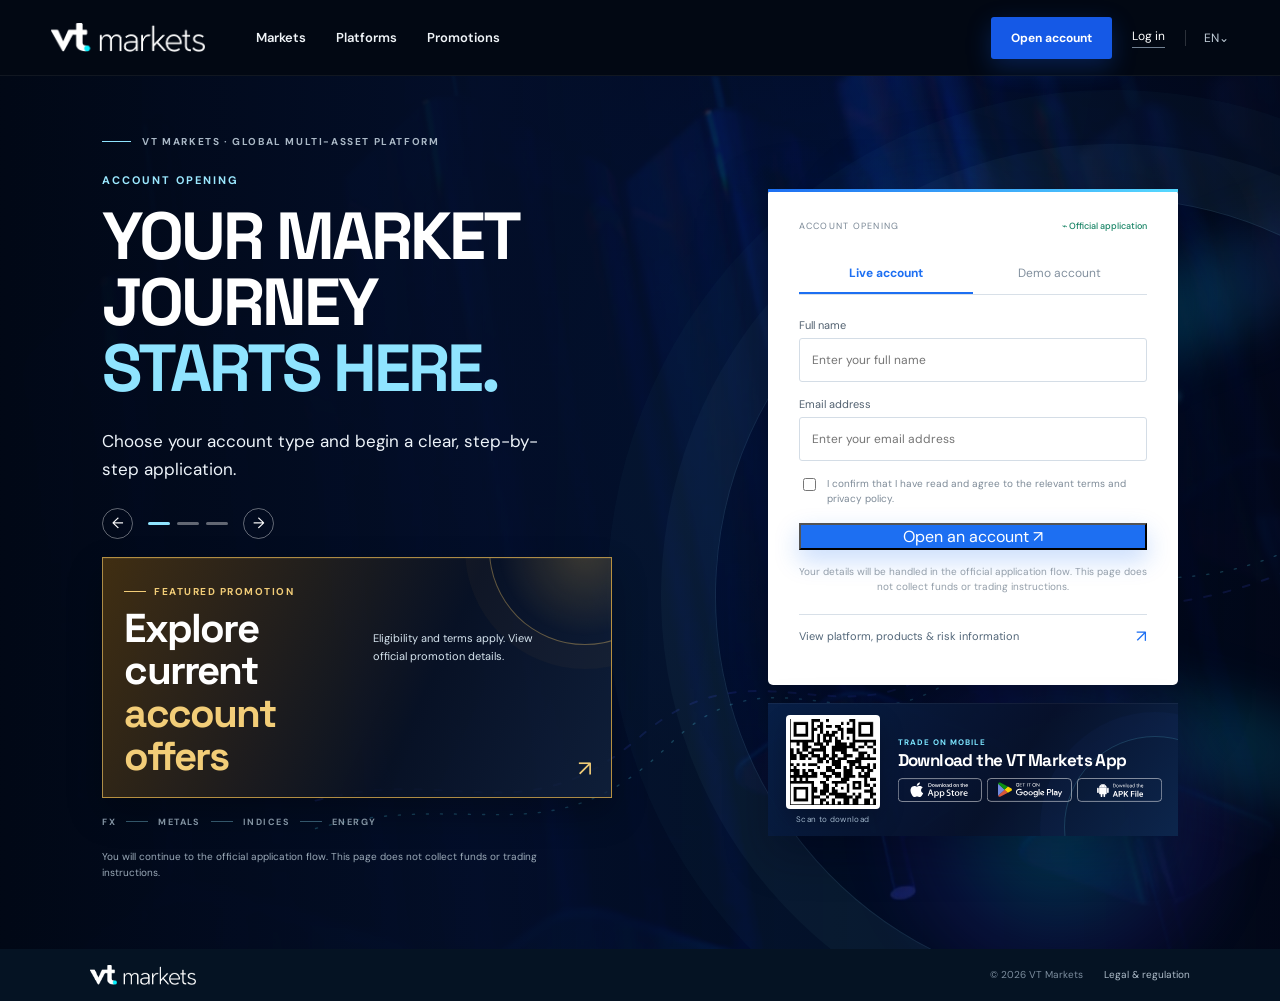
==== commit b1164e11: "Add files via upload" ====
--- a/wo-x/index.html
+++ b/wo-x/index.html
@@ -1,45 +1,123 @@
 <!doctype html>
-<html lang="zh-CN">
+<html lang="en">
   <head>
     <meta charset="UTF-8" />
-    <meta name="viewport" content="width=device-width, initial-scale=1.0" />
-    <meta name="description" content="VT Markets 账户注册入口。先了解平台，再决定是否申请。" />
-    <title>VT Markets | 开始注册</title>
+    <meta name="viewport" content="width=device-width, initial-scale=1.0, viewport-fit=cover" />
+    <meta name="description" content="VT Markets account opening. Review current offers and start your official application." />
+    <title>VT Markets | Open an account</title>
     <link rel="preconnect" href="https://fonts.googleapis.com" />
     <link rel="preconnect" href="https://fonts.gstatic.com" crossorigin />
     <link href="https://fonts.googleapis.com/css2?family=DM+Sans:wght@400;500;600;700&family=Space+Grotesk:wght@500;600;700&display=swap" rel="stylesheet" />
-    <link rel="stylesheet" href="styles.css" />
+    <link rel="stylesheet" href="styles.css?v=20260903-qrcode-final" />
   </head>
   <body>
     <header class="header">
-      <a class="brand" href="#landing" aria-label="VT Markets 首页"><img src="assets/vt-logo.webp" alt="VT Markets" /></a>
-      <div class="header-actions"><span>已有账户？</span><a href="https://myaccount.vtmarketsfr.com/login">登录</a><span class="language">中文⌄</span></div>
+      <a class="brand" href="#landing" aria-label="VT Markets home"><img src="assets/vt-logo.webp" alt="VT Markets" /></a>
+      <nav class="header-nav" aria-label="Primary navigation"><a href="details.html#products">Markets</a><a href="details.html#features">Platforms</a><a href="details.html#offers">Promotions</a></nav>
+      <div class="header-actions"><a class="header-open" href="#register-form">Open account</a><a href="https://myaccount.vtmarketsfr.com/login">Log in</a><span class="language">EN⌄</span></div>
     </header>
 
     <main>
       <section class="screen landing-screen" id="landing">
-        <div class="landing-bg"><img src="assets/hero-market.webp" alt="金融市场视觉" /></div><div class="landing-shade"></div>
-        <div class="landing-content">
-          <p class="eyebrow"><span></span> VT Markets · 全球多资产平台</p>
-          <h1>开始注册，<br /><em>从这里开始。</em></h1>
-          <p class="landing-copy">填写基本信息，进入账户申请流程。</p>
-          <div class="landing-actions"><button class="button button-primary" type="button" data-go="register">开始注册 <span>↗</span></button></div>
+        <div class="landing-bg"><img src="assets/hero-market.webp" alt="Financial market visual" /></div><div class="landing-shade"></div>
+        <div class="hero-motion" aria-hidden="true">
+          <span class="light-beam beam-one"></span>
+          <span class="light-beam beam-two"></span>
+          <span class="market-glow glow-one"></span>
+          <span class="market-glow glow-two"></span>
+          <svg class="market-wave" viewBox="0 0 1440 620" preserveAspectRatio="none">
+            <path class="wave-line wave-line-soft" d="M-80 470 C120 430 220 510 390 400 S690 420 845 310 S1100 345 1520 145" />
+            <path class="wave-line wave-line-bright" d="M-80 500 C150 455 260 535 430 410 S720 450 895 300 S1160 330 1520 105" />
+          </svg>
+          <span class="motion-dot dot-one"></span>
+          <span class="motion-dot dot-two"></span>
+          <span class="motion-dot dot-three"></span>
         </div>
-      </section>
+        <div class="landing-layout">
+          <div class="landing-content">
+            <p class="eyebrow"><span></span> VT Markets · Global multi-asset platform</p>
+            <div class="banner-rotator" aria-label="Offers and platform highlights">
+              <div class="banner-viewport" tabindex="0" aria-label="Swipe left or right to change banner">
+                <div class="banner-track">
+                  <article class="banner-slide is-active" data-slide="0">
+                    <p class="banner-kicker">ACCOUNT OPENING</p>
+                    <h1>YOUR MARKET<span class="mobile-break"><br /></span> JOURNEY<br /><em>STARTS HERE.</em></h1>
+                    <p class="banner-copy">Choose your account type and begin a clear, step-by-step application.</p>
+                  </article>
+                  <article class="banner-slide" data-slide="1" aria-hidden="true">
+                    <p class="banner-kicker">CURRENT OFFERS</p>
+                    <h1>CURRENT OFFERS.<br /><em>CLEAR TERMS.</em></h1>
+                    <p class="banner-copy">Review current promotions, eligibility and conditions on the official pages.</p>
+                  </article>
+                  <article class="banner-slide" data-slide="2" aria-hidden="true">
+                    <p class="banner-kicker">PLATFORM CHOICE</p>
+                    <h1>ONE ACCOUNT.<br /><em>MULTIPLE MARKETS.</em></h1>
+                    <p class="banner-copy">Explore platform features and available products before opening an account.</p>
+                  </article>
+                </div>
+              </div>
+              <div class="banner-controls" aria-label="Switch banner">
+                <button type="button" class="banner-arrow" data-banner-prev aria-label="Previous slide">←</button>
+                <div class="banner-dots" role="tablist" aria-label="Banner slides">
+                  <button type="button" class="banner-dot is-active" data-banner-dot="0" role="tab" aria-selected="true" aria-label="Slide 1"></button>
+                  <button type="button" class="banner-dot" data-banner-dot="1" role="tab" aria-selected="false" aria-label="Slide 2"></button>
+                  <button type="button" class="banner-dot" data-banner-dot="2" role="tab" aria-selected="false" aria-label="Slide 3"></button>
+                </div>
+                <button type="button" class="banner-arrow" data-banner-next aria-label="Next slide">→</button>
+              </div>
+            </div>
+            <a class="landing-promo" href="details.html#offers">
+              <div class="promo-label">FEATURED PROMOTION</div>
+              <div class="promo-main">
+                <p class="promo-kicker">ACCOUNT OPENING</p>
+                <h2>Explore current<br /><em>account offers</em></h2>
+                <p class="promo-copy">Eligibility and terms apply. View official promotion details.</p>
+              </div>
+              <span class="promo-arrow" aria-hidden="true">↗</span>
+            </a>
+            <div class="market-strip" aria-label="Market categories"><span>FX</span><i></i><span>METALS</span><i></i><span>INDICES</span><i></i><span>ENERGY</span></div>
+            <p class="landing-note">You will continue to the official application flow. This page does not collect funds or trading instructions.</p>
+          </div>
 
-      <section class="screen register-screen" id="register" hidden>
-        <div class="register-wrap">
-          <button class="back-button" type="button" data-go="landing">← 返回首页</button>
-          <div class="register-grid">
-            <div class="register-intro"><p class="eyebrow eyebrow-dark"><span></span> 账户申请</p><h2>选择您的<br /><em>开始方式。</em></h2><p>填写基础信息，进入官方申请流程。您可以先选择模拟账户熟悉平台。</p><div class="help-links"><button type="button" data-info="features">了解平台功能 <span>↗</span></button><button type="button" data-info="products">查看可用产品 <span>↗</span></button><button type="button" data-info="risk">阅读风险提示 <span>↗</span></button></div></div>
-            <div class="register-card"><div class="card-top"><span>账户注册</span><b>⌁ 受保护的流程</b></div><div class="account-tabs" role="tablist"><button type="button" class="tab active" data-mode="real" role="tab" aria-selected="true">真实账户</button><button type="button" class="tab" data-mode="demo" role="tab" aria-selected="false">模拟账户</button></div><form id="register-form"><label>姓名<input name="name" type="text" placeholder="请输入姓名" autocomplete="name" required /></label><label>邮箱<input name="email" type="email" placeholder="请输入邮箱" autocomplete="email" required /></label><label class="agree"><input type="checkbox" required /><span>我已阅读并同意相关条款与隐私政策</span></label><button class="submit button-primary" type="submit">继续 <span>↗</span></button></form><p class="form-footnote">提交后将进入官方账户申请页面。本页不收集资金或交易指令。</p><div class="success" role="status">信息已准备好，请继续完成官方申请。</div></div>
+          <div class="conversion-column">
+            <div class="register-card landing-register-card">
+              <div class="card-top"><span>ACCOUNT OPENING</span><b>⌁ Official application</b></div>
+              <div class="account-tabs" role="tablist">
+                <button type="button" class="tab active" data-mode="real" role="tab" aria-selected="true">Live account</button>
+                <button type="button" class="tab" data-mode="demo" role="tab" aria-selected="false">Demo account</button>
+              </div>
+              <form id="register-form">
+                <label>Full name<input name="name" type="text" placeholder="Enter your full name" autocomplete="name" required /></label>
+                <label>Email address<input name="email" type="email" placeholder="Enter your email address" autocomplete="email" required /></label>
+                <label class="agree"><input type="checkbox" required /><span>I confirm that I have read and agree to the relevant terms and privacy policy.</span></label>
+                <button class="submit button-primary" type="submit">Open an account <span>↗</span></button>
+              </form>
+              <p class="form-footnote">Your details will be handled in the official application flow. This page does not collect funds or trading instructions.</p>
+              <div class="success" role="status">Your information is ready. Continue to complete the official application.</div>
+              <a class="home-info-link" href="details.html">View platform, products &amp; risk information <span aria-hidden="true">↗</span></a>
+            </div>
+
+            <section class="app-download" aria-labelledby="app-download-title">
+              <div class="download-qr">
+                <img src="assets/vt-markets-qrcode.png" alt="QR code for the VT Markets app" />
+                <span>Scan to download</span>
+              </div>
+              <div class="download-content">
+                <p class="download-kicker">TRADE ON MOBILE</p>
+                <h2 id="app-download-title">Download the VT Markets App</h2>
+                <div class="download-badges" aria-label="App download options">
+                  <img src="assets/app_store_btn.svg" alt="Download on the App Store" />
+                  <img src="assets/google_play_btn.svg" alt="Get it on Google Play" />
+                  <img src="assets/apk_file_btn.svg" alt="Download the APK file" />
+                </div>
+              </div>
+            </section>
           </div>
         </div>
       </section>
     </main>
 
-    <div class="info-drawer" aria-hidden="true"><div class="drawer-backdrop" data-close-info></div><aside class="drawer-panel"><button class="drawer-close" type="button" data-close-info aria-label="关闭">×</button><p class="eyebrow eyebrow-dark"><span></span> 进一步了解</p><h2 id="drawer-title">平台功能</h2><div id="drawer-content"></div></aside></div>
-    <footer class="footer"><img src="assets/vt-logo.webp" alt="VT Markets" /><span>© 2026 VT Markets</span><a href="https://www.vtmarketsfr.com/regulation/">法律与监管</a></footer>
-    <script src="script.js"></script>
+    <footer class="footer"><img src="assets/vt-logo.webp" alt="VT Markets" /><span>© 2026 VT Markets</span><a href="https://www.vtmarketsfr.com/regulation/">Legal &amp; regulation</a></footer>
+    <script src="script.js?v=20260903-qrcode-final"></script>
   </body>
 </html>
--- a/wo-x/styles.css
+++ b/wo-x/styles.css
@@ -1,3 +1,294 @@
-:root{--navy:#081525;--blue:#1767f3;--cyan:#54d9ff;--ink:#17212d;--muted:#71808e;--line:#dce3ea;--paper:#f5f7f9;--white:#fff}*{box-sizing:border-box}html,body{margin:0;min-height:100%;font-family:'DM Sans',Arial,sans-serif;color:var(--ink)}body{background:var(--navy)}button{font-family:inherit}.header{height:72px;background:var(--navy);color:#fff;padding:0 clamp(22px,7vw,104px);display:flex;align-items:center;justify-content:space-between}.brand img{display:block;width:126px}.header-actions{display:flex;align-items:center;gap:17px;font-size:12px;color:#91a1b3}.header-actions a{color:#fff;text-decoration:none;border-bottom:1px solid #758597;padding-bottom:2px}.language{border-left:1px solid rgba(255,255,255,.18);padding-left:17px;color:#bcc8d4}.screen{min-height:calc(100vh - 72px)}.landing-screen{position:relative;display:flex;align-items:center;overflow:hidden;color:#fff}.landing-bg,.landing-shade{position:absolute;inset:0}.landing-bg img{height:100%;width:100%;object-fit:cover;opacity:.62}.landing-shade{background:linear-gradient(90deg,rgba(8,21,37,.98) 0%,rgba(8,21,37,.9) 39%,rgba(8,21,37,.3) 75%,rgba(8,21,37,.66) 100%)}.landing-content{position:relative;z-index:1;margin-left:clamp(22px,11vw,164px);padding:65px 20px 90px 0;width:min(570px,54%)}.eyebrow{display:flex;align-items:center;gap:10px;color:#acc0d2;font-size:10px;font-weight:700;letter-spacing:.15em;text-transform:uppercase;margin:0 0 23px}.eyebrow span{display:inline-block;width:27px;height:1px;background:var(--cyan)}.eyebrow-dark{color:#7b8996}.eyebrow-dark span{background:var(--blue)}h1,h2,h3{font-family:'Space Grotesk',Arial,sans-serif;letter-spacing:-.045em;margin:0}h1{font-size:clamp(48px,6vw,80px);line-height:1.02;font-weight:600}h1 em,h2 em{font-style:normal;color:var(--cyan)}.landing-copy{font-size:17px;line-height:1.7;color:#bdc9d5;max-width:445px;margin:26px 0 31px}.landing-actions{display:flex;gap:10px;flex-wrap:wrap}.button{display:inline-flex;align-items:center;justify-content:center;gap:11px;border:0;border-radius:5px;padding:14px 21px;font-size:13px;font-weight:700;cursor:pointer}.button-primary{background:var(--blue);color:#fff;box-shadow:0 10px 25px rgba(23,103,243,.22)}.button-primary:hover{background:#2c78ff}.button-outline{background:rgba(255,255,255,.04);border:1px solid rgba(255,255,255,.42);color:#fff}.button-outline:hover{background:rgba(255,255,255,.13)}.landing-note{font-size:10px;line-height:1.6;color:#8d9cac;max-width:420px;margin:21px 0 0}.landing-mark{position:absolute;z-index:1;bottom:31px;left:clamp(22px,11vw,164px);display:flex;gap:11px;align-items:center;color:#9cabb9;font-size:10px;letter-spacing:.08em}.landing-mark span:first-child{color:var(--cyan);font-size:15px}.landing-mark i{width:36px;height:1px;background:#557084;margin:0 3px}.register-screen{background:var(--paper);min-height:calc(100vh - 72px);padding:34px clamp(22px,9vw,140px) 70px}.register-wrap{max-width:1100px;margin:0 auto}.back-button{border:0;background:none;color:#657586;font-size:12px;padding:0;cursor:pointer;margin-bottom:46px}.register-grid{display:grid;grid-template-columns:1fr 385px;gap:105px;align-items:center}.register-intro h2{font-size:clamp(45px,5vw,67px);line-height:1.02}.register-intro>p:not(.eyebrow){max-width:430px;color:var(--muted);font-size:15px;line-height:1.7;margin:25px 0 28px}.help-links{border-top:1px solid var(--line);max-width:390px}.help-links button{border:0;background:none;border-bottom:1px solid var(--line);width:100%;padding:14px 0;text-align:left;display:flex;justify-content:space-between;color:#536779;font-size:12px;cursor:pointer}.help-links button span{font-size:16px;color:var(--blue)}.register-card{background:#fff;padding:29px 29px 26px;border-radius:10px;box-shadow:0 18px 42px rgba(15,39,65,.13)}.card-top{display:flex;justify-content:space-between;align-items:center;font-size:9px;color:#7d8996;letter-spacing:.14em;text-transform:uppercase;margin-bottom:22px}.card-top b{font-weight:500;color:#1c9b76;letter-spacing:0;text-transform:none}.account-tabs{display:grid;grid-template-columns:1fr 1fr;border-bottom:1px solid var(--line);margin-bottom:23px}.tab{border:0;border-bottom:2px solid transparent;background:none;color:#82909e;padding:11px 4px;font-size:12px;cursor:pointer}.tab.active{border-color:var(--blue);color:var(--blue);font-weight:700}.register-card label:not(.agree){display:block;color:#526170;font-size:11px;margin-bottom:15px}.register-card input[type=text],.register-card input[type=email]{width:100%;height:43px;border:1px solid #d7dfe7;border-radius:4px;display:block;margin-top:6px;padding:0 12px;font-size:12px;font-family:inherit;outline:none}.register-card input:focus{border-color:var(--blue);box-shadow:0 0 0 3px rgba(23,103,243,.1)}.agree{display:flex;align-items:flex-start;gap:8px;color:#85929f;font-size:10px;line-height:1.45;margin:3px 0 17px}.agree input{margin-top:2px;accent-color:var(--blue)}.submit{width:100%;font-size:13px}.form-footnote{font-size:10px;line-height:1.5;color:#939eaa;text-align:center;margin:14px 0 0}.success{display:none;padding:10px;margin-top:13px;background:#edf9f5;color:#19785a;font-size:11px;text-align:center;border-radius:3px}.success.show{display:block}.info-drawer{display:none}.info-drawer.open{display:block}.drawer-backdrop{position:fixed;inset:0;background:rgba(4,14,26,.58);z-index:8}.drawer-panel{position:fixed;z-index:9;right:0;top:0;bottom:0;width:min(430px,100%);background:#fff;padding:42px 35px;overflow:auto}.drawer-close{border:0;background:none;position:absolute;right:22px;top:18px;font-size:27px;color:#6e7c89;cursor:pointer}.drawer-panel h2{font-size:37px;margin-bottom:25px}.drawer-panel p{font-size:14px;line-height:1.75;color:#667381}.drawer-panel ul{padding-left:19px;color:#667381;font-size:13px;line-height:1.9}.footer{height:52px;display:flex;align-items:center;gap:21px;padding:0 clamp(22px,7vw,104px);background:#06111e;color:#74889b;font-size:10px}.footer img{width:105px;margin-right:auto}.footer a{color:#a9b9c9;text-decoration:none}.mobile-cta{display:none}@media(max-width:800px){.landing-content{margin-left:7vw;width:57%}.register-grid{gap:55px}.register-screen{padding-left:7vw;padding-right:7vw}}@media(max-width:650px){body{padding-bottom:60px}.header{height:63px;padding:0 20px}.brand img{width:110px}.header-actions>span:first-child,.language{display:none}.header-actions{gap:0}.landing-screen{min-height:calc(100vh - 63px)}.landing-bg img{object-position:63% center}.landing-shade{background:linear-gradient(180deg,rgba(8,21,37,.92),rgba(8,21,37,.8) 49%,rgba(8,21,37,.98))}.landing-content{width:auto;margin:0;padding:71px 20px 108px}.landing-content h1{font-size:49px}.landing-copy{font-size:15px;margin:21px 0 25px}.landing-actions{display:grid;gap:9px}.landing-actions .button{width:100%}.landing-note{font-size:10px}.landing-mark{left:20px;bottom:23px;font-size:9px}.register-screen{padding:25px 20px 50px;min-height:calc(100vh - 63px)}.back-button{margin-bottom:36px}.register-grid{display:block}.register-intro h2{font-size:44px}.register-intro>p:not(.eyebrow){font-size:14px;margin:20px 0 21px}.help-links{margin-bottom:37px}.register-card{padding:23px 21px}.footer{height:auto;min-height:78px;padding:19px 20px;display:flex;flex-wrap:wrap;gap:12px}.footer img{width:105px;flex-basis:100%;margin:0}.footer span{font-size:9px}.footer a{font-size:9px}.mobile-cta{position:fixed;display:block;z-index:7;bottom:0;left:0;right:0;height:60px;background:#fff;border-top:1px solid var(--line);padding:8px 12px}.mobile-cta button{width:100%;height:44px;border:0;border-radius:4px;background:var(--blue);color:#fff;font-size:12px;font-weight:700}.drawer-panel{padding:38px 25px}.drawer-panel h2{font-size:32px}}
-:root .header-actions .header-cta{border:0;background:var(--blue);border-radius:5px;padding:11px 15px;color:#fff;font-size:12px;font-weight:700;box-shadow:0 8px 20px rgba(23,103,243,.2)}:root .header-actions .header-cta:hover{background:#2c78ff}
-:root .header-actions .header-cta{border:0;background:var(--blue);border-radius:5px;padding:11px 15px;color:#fff;font-size:12px;font-weight:700;box-shadow:0 8px 20px rgba(23,103,243,.2)}:root .header-actions .header-cta:hover{background:#2c78ff}@media(max-width:650px){body{padding-bottom:0}}
+:root {
+  --navy: #07182d;
+  --navy-2: #0d2a48;
+  --blue: #1d6ff2;
+  --cyan: #8fe4ff;
+  --ink: #17212d;
+  --muted: #6f7f8d;
+  --line: #d8e0e8;
+  --paper: #f6f8fa;
+}
+
+* { box-sizing: border-box; }
+html, body { margin: 0; min-height: 100%; }
+html { -webkit-text-size-adjust: 100%; }
+body { overflow-x: hidden; color: var(--ink); font-family: 'DM Sans', Arial, sans-serif; background: var(--navy); }
+button, input { font: inherit; }
+a { color: inherit; }
+
+.header { position: relative; z-index: 10; height: 76px; display: flex; align-items: center; gap: clamp(28px,4vw,62px); padding: 0 clamp(24px, 4vw,62px); color: #fff; background: #020813; border-bottom: 1px solid rgba(255,255,255,.06); }
+.brand img { display: block; width: 154px; }
+.header-nav { display: flex; align-items: center; gap: 30px; margin-right: auto; }
+.header-nav a { color: #f0f4f8; font-size: 13px; font-weight: 600; text-decoration: none; }
+.header-nav a:hover { color: var(--cyan); }
+.header-actions { display: flex; align-items: center; gap: 20px; color: #9baaba; font-size: 12px; }
+.header-actions a { color: #fff; text-decoration: none; border-bottom: 1px solid #718193; padding-bottom: 3px; }
+.header-actions .header-open { padding: 13px 20px; border: 0; border-radius: 3px; background: #1559e6; box-shadow: 0 8px 24px rgba(21,89,230,.28); font-weight: 700; }
+.header-actions .header-open:hover { background: #2670ff; }
+.header-actions .back-home { border-bottom: 0; color: #b4c0cb; }
+.language { border-left: 1px solid rgba(255,255,255,.17); padding-left: 18px; color: #c2ced9; }
+
+.screen { min-height: calc(100vh - 76px); }
+.landing-screen { position: relative; display: flex; align-items: center; overflow: hidden; color: #fff; }
+.landing-screen::before { content: ''; position: absolute; inset: 0; z-index: 0; opacity: .15; background-image: linear-gradient(rgba(143,228,255,.22) 1px, transparent 1px), linear-gradient(90deg, rgba(143,228,255,.22) 1px, transparent 1px); background-size: 72px 72px; -webkit-mask-image: linear-gradient(90deg, #000 0%, transparent 82%); mask-image: linear-gradient(90deg, #000 0%, transparent 82%); pointer-events: none; }
+.landing-screen::after { content: ''; position: absolute; z-index: 0; top: 14%; right: -18%; width: 62vw; height: 62vw; border: 1px solid rgba(143,228,255,.14); border-radius: 50%; transform: rotate(-18deg); box-shadow: 0 0 0 54px rgba(143,228,255,.035), 0 0 0 108px rgba(143,228,255,.025); pointer-events: none; }
+.landing-bg, .landing-shade { position: absolute; inset: 0; }
+.landing-bg img { width: 100%; height: 100%; object-fit: cover; object-position: center; opacity: .62; filter: saturate(1.18) contrast(1.12) hue-rotate(3deg); transform: scale(1.03); animation: hero-camera 16s ease-in-out infinite alternate; will-change: transform, filter; }
+.landing-shade { background: linear-gradient(90deg, rgba(1,8,22,.99) 0%, rgba(3,15,42,.94) 38%, rgba(1,15,48,.62) 69%, rgba(2,8,26,.91) 100%), radial-gradient(circle at 68% 35%, rgba(21,89,230,.28), transparent 42%); }
+.hero-motion { position: absolute; inset: 0; z-index: 0; overflow: hidden; pointer-events: none; }
+.light-beam { position: absolute; width: 62vw; height: 7vw; min-height: 70px; opacity: .26; background: linear-gradient(90deg, transparent 0%, rgba(0,113,255,.08) 22%, rgba(0,220,255,.75) 50%, rgba(98,60,255,.36) 70%, transparent 100%); filter: blur(22px); mix-blend-mode: screen; will-change: transform, opacity; }
+.beam-one { top: 22%; right: -22%; transform: rotate(-22deg); animation: beam-drift-one 10s ease-in-out infinite alternate; }
+.beam-two { right: -28%; bottom: 18%; opacity: .18; transform: rotate(18deg); animation: beam-drift-two 13s ease-in-out infinite alternate; }
+.market-glow { position: absolute; border-radius: 50%; filter: blur(18px); mix-blend-mode: screen; will-change: transform, opacity; }
+.glow-one { top: 6%; right: 15%; width: 300px; height: 300px; background: radial-gradient(circle, rgba(0,105,255,.32), rgba(0,65,210,.08) 48%, transparent 72%); animation: glow-float-one 8s ease-in-out infinite alternate; }
+.glow-two { right: 2%; bottom: -8%; width: 390px; height: 390px; background: radial-gradient(circle, rgba(0,225,255,.22), rgba(79,41,255,.09) 50%, transparent 72%); animation: glow-float-two 11s ease-in-out infinite alternate; }
+.market-wave { position: absolute; right: -7%; bottom: 1%; width: 78%; height: 66%; opacity: .34; overflow: visible; filter: drop-shadow(0 0 9px rgba(73,211,255,.34)); animation: wave-float 12s ease-in-out infinite alternate; }
+.wave-line { fill: none; vector-effect: non-scaling-stroke; stroke-linecap: round; stroke-linejoin: round; }
+.wave-line-soft { stroke: rgba(76,94,255,.42); stroke-width: 2; stroke-dasharray: 7 13; animation: wave-dash 22s linear infinite; }
+.wave-line-bright { stroke: rgba(90,231,255,.68); stroke-width: 1.4; stroke-dasharray: 2 12; animation: wave-dash-reverse 17s linear infinite; }
+.motion-dot { position: absolute; width: 5px; height: 5px; border-radius: 50%; background: #9cecff; box-shadow: 0 0 7px #60ddff, 0 0 18px rgba(52,153,255,.8); opacity: .8; }
+.dot-one { right: 31%; bottom: 31%; animation: dot-pulse 3.2s ease-in-out infinite; }
+.dot-two { right: 18%; bottom: 48%; animation: dot-pulse 3.2s 1.1s ease-in-out infinite; }
+.dot-three { right: 8%; bottom: 63%; animation: dot-pulse 3.2s 2.1s ease-in-out infinite; }
+.landing-layout { position: relative; z-index: 1; width: min(1210px, 84vw); margin: 0 auto; display: grid; grid-template-columns: minmax(0, 1fr) 410px; gap: clamp(55px, 8vw, 125px); align-items: center; }
+.landing-content { width: auto; padding: 59px 0 68px; }
+.eyebrow { display: flex; align-items: center; gap: 11px; margin: 0 0 25px; color: #aab8c6; font-size: 10px; font-weight: 700; letter-spacing: .16em; text-transform: uppercase; }
+.eyebrow span { display: inline-block; width: 29px; height: 1px; background: var(--cyan); }
+h1, h2, h3 { margin: 0; font-family: 'Space Grotesk', Arial, sans-serif; letter-spacing: -.045em; }
+h1 { font-size: clamp(46px, 5.2vw, 72px); line-height: .99; font-weight: 700; }
+h1 em, h2 em { color: var(--cyan); font-style: normal; }
+.mobile-break { display: none; }
+
+.banner-rotator { min-height: 292px; display: flex; min-width: 0; flex-direction: column; justify-content: space-between; }
+.banner-viewport { width: 100%; min-width: 0; overflow: hidden; cursor: grab; touch-action: pan-y; user-select: none; -webkit-user-select: none; outline: none; }
+.banner-viewport:focus-visible { border-radius: 3px; box-shadow: 0 0 0 2px rgba(143,228,255,.55); }
+.banner-viewport.is-dragging { cursor: grabbing; }
+.banner-track { display: flex; width: 100%; will-change: transform; transition: transform .46s cubic-bezier(.22,.72,.24,1); }
+.banner-viewport.is-dragging .banner-track { transition: none; }
+.banner-slide { display: block; flex: 0 0 100%; min-width: 0; }
+.banner-kicker { margin: 0 0 17px; color: #9be8ff; font-size: 11px; font-weight: 700; letter-spacing: .18em; }
+.banner-copy { max-width: 470px; margin: 25px 0 0; color: #eef4fa; font-size: 17px; line-height: 1.65; }
+.banner-controls { display: flex; align-items: center; gap: 15px; margin-top: 25px; }
+.banner-arrow { width: 31px; height: 31px; border: 1px solid rgba(255,255,255,.38); border-radius: 50%; color: #fff; background: transparent; font-size: 15px; line-height: 1; cursor: pointer; }
+.banner-arrow:hover, .banner-arrow:focus-visible { border-color: var(--cyan); color: var(--cyan); outline: none; }
+.banner-dots { display: flex; align-items: center; gap: 7px; }
+.banner-dot { width: 22px; height: 3px; padding: 0; border: 0; border-radius: 2px; background: rgba(255,255,255,.38); cursor: pointer; }
+.banner-dot.is-active { background: var(--cyan); }
+
+.landing-promo { position: relative; display: block; max-width: 510px; min-height: 154px; margin-top: 18px; padding: 18px 56px 19px 21px; overflow: hidden; border: 1px solid rgba(218,173,78,.78); color: #fff; text-decoration: none; background: linear-gradient(115deg, rgba(78,55,17,.82), rgba(9,18,37,.84) 62%, rgba(18,35,62,.8)); box-shadow: 0 15px 32px rgba(0,0,0,.26), inset 0 1px rgba(255,255,255,.06); transition: transform .2s ease, border-color .2s ease, background .2s ease; }
+.landing-promo::after { content: ''; position: absolute; top: -105px; right: -70px; width: 190px; height: 190px; border: 1px solid rgba(255,208,106,.36); border-radius: 50%; background: radial-gradient(circle,rgba(220,169,65,.23),transparent 65%); box-shadow: 0 0 0 24px rgba(220,169,65,.035); }
+.landing-promo:hover, .landing-promo:focus-visible { border-color: #f2cd78; background: linear-gradient(115deg, rgba(100,70,18,.92), rgba(10,20,41,.88) 65%); transform: translateY(-2px); outline: none; }
+.promo-label { position: relative; z-index: 1; display: inline-flex; align-items: center; gap: 8px; color: #f2cd78; font-size: 10px; font-weight: 700; letter-spacing: .15em; }
+.promo-label::before { content: ''; width: 22px; height: 1px; background: currentColor; }
+.promo-main { position: relative; z-index: 1; display: flex; align-items: baseline; gap: 18px; margin-top: 9px; }
+.promo-kicker { display: none; }
+.promo-main h2 { color: #fff; font-size: clamp(28px, 3.15vw, 41px); line-height: 1.06; font-weight: 700; }
+.promo-main h2 em { color: #f2cd78; }
+.promo-copy { max-width: 182px; margin: 0; color: #d6e5ef; font-size: 11px; line-height: 1.65; }
+.promo-arrow { position: absolute; z-index: 1; right: 19px; bottom: 17px; color: #f2cd78; font-size: 22px; line-height: 1; }
+.market-strip { display: flex; align-items: center; gap: 10px; max-width: 510px; margin-top: 18px; color: #8c9eae; font-size: 9px; font-weight: 700; letter-spacing: .16em; }
+.market-strip i { display: block; width: 22px; height: 1px; background: rgba(143,228,255,.38); }
+.landing-note { max-width: 450px; margin: 21px 0 0; color: #9baab8; font-size: 10px; line-height: 1.6; }
+
+.conversion-column { width: 100%; max-width: 410px; justify-self: end; display: grid; gap: 18px; }
+.register-card { position: relative; width: 100%; background: #fff; padding: 31px 31px 27px; border-radius: 5px; box-shadow: 0 28px 70px rgba(0,5,20,.42); }
+.register-card::before { content: ''; position: absolute; top: 0; left: 0; width: 100%; height: 3px; background: linear-gradient(90deg, var(--blue), #57d9ff); }
+.landing-layout .register-card { max-width: 410px; justify-self: end; }
+.card-top { display: flex; align-items: center; justify-content: space-between; margin-bottom: 22px; color: #788694; font-size: 9px; letter-spacing: .14em; text-transform: uppercase; }
+.card-top b { color: #168364; font-weight: 500; letter-spacing: 0; text-transform: none; }
+.account-tabs { display: grid; grid-template-columns: 1fr 1fr; margin-bottom: 23px; border-bottom: 1px solid var(--line); }
+.tab { padding: 11px 4px; border: 0; border-bottom: 2px solid transparent; color: #82909e; background: none; font-size: 12px; cursor: pointer; }
+.tab.active { border-color: var(--blue); color: var(--blue); font-weight: 700; }
+.register-card label:not(.agree) { display: block; margin-bottom: 15px; color: #526170; font-size: 11px; }
+.register-card input[type=text], .register-card input[type=email] { display: block; width: 100%; height: 44px; margin-top: 6px; padding: 0 12px; border: 1px solid #d4dde6; border-radius: 3px; outline: none; font-size: 12px; }
+.register-card input:focus { border-color: var(--blue); box-shadow: 0 0 0 3px rgba(29,111,242,.1); }
+.agree { display: flex; align-items: flex-start; gap: 8px; margin: 3px 0 17px; color: #7d8a97; font-size: 10px; line-height: 1.5; }
+.agree input { margin-top: 2px; accent-color: var(--blue); }
+.button { display: inline-flex; align-items: center; justify-content: center; gap: 11px; padding: 14px 21px; border: 0; border-radius: 4px; font-size: 13px; font-weight: 700; cursor: pointer; }
+.button-primary { color: #fff; background: var(--blue); box-shadow: 0 10px 25px rgba(29,111,242,.25); }
+.button-primary:hover { background: #327ff8; }
+.submit { width: 100%; }
+.form-footnote { margin: 14px 0 0; color: #939eaa; font-size: 10px; line-height: 1.5; text-align: center; }
+.success { display: none; margin-top: 13px; padding: 10px; border-radius: 3px; color: #19785a; background: #edf9f5; font-size: 11px; text-align: center; }
+.success.show { display: block; }
+.home-info-link { display: flex; align-items: center; justify-content: space-between; margin-top: 20px; padding: 13px 0; border-top: 1px solid var(--line); color: #536779; text-decoration: none; font-size: 11px; }
+.home-info-link span { color: var(--blue); font-size: 17px; line-height: 1; }
+.home-info-link:hover, .home-info-link:focus-visible { color: var(--blue); outline: none; }
+
+.app-download { position: relative; display: grid; grid-template-columns: 98px minmax(0,1fr); gap: 16px; align-items: center; min-height: 0; padding: 12px 16px; overflow: hidden; border: 0; color: #fff; background: linear-gradient(125deg,rgba(8,32,72,.97),rgba(7,17,42,.96) 58%,rgba(13,39,78,.94)); box-shadow: 0 20px 44px rgba(0,5,20,.26), inset 0 1px rgba(255,255,255,.05); }
+.app-download::before { display: none; }
+.app-download::after { content: ''; position: absolute; right: -68px; bottom: -82px; width: 180px; height: 180px; border: 1px solid rgba(104,221,255,.18); border-radius: 50%; box-shadow: 0 0 0 24px rgba(60,123,255,.035); pointer-events: none; }
+.download-qr, .download-content { position: relative; z-index: 1; min-width: 0; }
+.download-qr { display: flex; flex-direction: column; align-items: center; gap: 5px; }
+.download-qr img { display: block; width: 94px; height: 94px; padding: 4px; border-radius: 4px; background: #fff; box-shadow: 0 10px 24px rgba(0,0,0,.24); }
+.download-qr span { color: #9fb5ca; font-size: 8px; letter-spacing: .04em; white-space: nowrap; }
+.download-kicker { display: block; margin: 0 0 5px; color: #7ce5ff; font-size: 8px; font-weight: 700; letter-spacing: .13em; }
+.download-content h2 { color: #fff; font-size: 17px; line-height: 1.04; letter-spacing: -.035em; }
+.download-badges { display: grid; grid-template-columns: repeat(3,minmax(0,1fr)); align-items: center; gap: 5px; margin-top: 8px; }
+.download-badges img { display: block; justify-self: stretch; width: 100%; max-width: 100%; height: auto; }
+
+.footer { height: 52px; display: flex; align-items: center; gap: 21px; padding: 0 clamp(24px,7vw,112px); color: #7c8d9e; background: #051323; font-size: 10px; }
+.footer img { width: 106px; margin-right: auto; }
+.footer a { color: #afbdca; text-decoration: none; }
+
+.details-page { min-height: 100vh; background: var(--paper); }
+.details-hero { position: relative; display: flex; align-items: flex-end; justify-content: space-between; gap: 35px; min-height: 337px; padding: 68px max(7vw,38px) 58px; overflow: hidden; color: #fff; background: linear-gradient(112deg,#061426 0%,#0d2a48 62%,#164568 100%); }
+.details-hero::before { content: ''; position: absolute; inset: 0; opacity: .14; background-image: linear-gradient(rgba(143,228,255,.25) 1px, transparent 1px), linear-gradient(90deg, rgba(143,228,255,.25) 1px, transparent 1px); background-size: 72px 72px; mask-image: linear-gradient(90deg, #000 0%, transparent 86%); pointer-events: none; }
+.details-hero::after { content: ''; position: absolute; top: -230px; right: -100px; width: 520px; height: 520px; border: 1px solid rgba(143,228,255,.2); border-radius: 50%; box-shadow: 0 0 0 34px rgba(143,228,255,.04), 0 0 0 68px rgba(143,228,255,.025); pointer-events: none; }
+.details-hero > * { position: relative; z-index: 1; }
+.details-hero>div { max-width: 650px; }
+.details-hero h1 { font-size: clamp(42px,5vw,68px); }
+.details-hero>div>p:not(.eyebrow) { margin: 22px 0 0; color: #bdc9d5; font-size: 15px; line-height: 1.65; }
+.details-register { flex: 0 0 auto; margin-bottom: 5px; text-decoration: none; }
+.details-content { width: min(1150px,86vw); margin: 0 auto; padding: 52px 0 68px; }
+.detail-card { position: relative; padding: 28px; border: 1px solid var(--line); background: #fff; box-shadow: 0 13px 28px rgba(25,49,73,.06); }
+.detail-card::before { content: ''; position: absolute; top: 0; left: 0; width: 42px; height: 3px; background: var(--blue); }
+.detail-card h2 { font-size: clamp(28px,3vw,40px); line-height: 1.08; }
+.detail-card p:not(.detail-tag) { margin: 19px 0 0; color: #697887; font-size: 13px; line-height: 1.7; }
+.detail-tag { margin: 0 0 18px; color: #2470d8; font-size: 10px; font-weight: 700; letter-spacing: .13em; }
+.detail-offer { position: relative; min-height: 245px; margin-bottom: 24px; padding: 35px; overflow: hidden; border-color: #2b8cf6; background: linear-gradient(112deg,#075ebe 0%,#123f7d 100%); box-shadow: 0 20px 35px rgba(15,83,160,.17); }
+.detail-offer::after { content: ''; position: absolute; top: -230px; right: -150px; width: 360px; height: 360px; border: 1px solid rgba(255,255,255,.25); border-radius: 50%; box-shadow: 0 0 0 42px rgba(255,255,255,.06), 0 0 0 85px rgba(255,255,255,.04); }
+.detail-offer>* { position: relative; z-index: 1; }
+.detail-offer .detail-tag { color: #7ce5ff; }
+.detail-offer h2 { color: #fff; font-size: clamp(34px,4vw,52px); }
+.detail-offer h2 em { color: #7ce5ff; }
+.detail-offer p:not(.detail-tag) { max-width: 440px; color: #d6e6f8; }
+.detail-offer a { display: inline-flex; align-items: center; gap: 9px; margin-top: 20px; color: #fff; font-size: 12px; font-weight: 700; text-decoration: none; }
+.detail-offer a span { color: #7ce5ff; font-size: 17px; }
+.detail-grid { display: grid; grid-template-columns: repeat(3,1fr); gap: 20px; }
+.detail-grid .detail-card { min-height: 284px; }
+.detail-risk { border-color: #c7d3df; background: #f8fafc; }
+.detail-risk .detail-tag { color: #a15d30; }
+.detail-risk h2 { color: #26394a; }
+
+@keyframes banner-in { from { opacity: 0; transform: translateY(7px); } to { opacity: 1; transform: translateY(0); } }
+@keyframes hero-camera { 0% { transform: scale(1.03) translate3d(0,0,0); filter: saturate(1.08) contrast(1.1) hue-rotate(0deg); } 100% { transform: scale(1.095) translate3d(-1.2%,.6%,0); filter: saturate(1.3) contrast(1.14) hue-rotate(7deg); } }
+@keyframes beam-drift-one { 0% { transform: translate3d(4%, -8%, 0) rotate(-22deg) scaleX(.88); opacity: .14; } 100% { transform: translate3d(-18%, 18%, 0) rotate(-18deg) scaleX(1.12); opacity: .34; } }
+@keyframes beam-drift-two { 0% { transform: translate3d(7%, 12%, 0) rotate(18deg) scaleX(.86); opacity: .1; } 100% { transform: translate3d(-16%, -12%, 0) rotate(13deg) scaleX(1.08); opacity: .25; } }
+@keyframes glow-float-one { from { transform: translate3d(0,-4%,0) scale(.9); opacity: .45; } to { transform: translate3d(-16%,17%,0) scale(1.16); opacity: .85; } }
+@keyframes glow-float-two { from { transform: translate3d(8%,8%,0) scale(.92); opacity: .38; } to { transform: translate3d(-13%,-15%,0) scale(1.1); opacity: .72; } }
+@keyframes wave-float { from { transform: translate3d(2%,2%,0) scaleY(.97); opacity: .22; } to { transform: translate3d(-2%,-2%,0) scaleY(1.04); opacity: .42; } }
+@keyframes wave-dash { to { stroke-dashoffset: -240; } }
+@keyframes wave-dash-reverse { to { stroke-dashoffset: 220; } }
+@keyframes dot-pulse { 0%,100% { transform: scale(.65); opacity: .28; } 45% { transform: scale(1.5); opacity: 1; } }
+
+@media (max-width: 980px) {
+  .header-nav { display: none; }
+  .header-actions { margin-left: auto; }
+}
+
+@media (max-width: 800px) {
+  .landing-layout { width: 86vw; gap: 45px; }
+  .landing-layout .landing-content { margin-left: 0; }
+  .landing-layout .register-card { max-width: none; justify-self: stretch; }
+  .promo-main { display: block; }
+  .promo-copy { max-width: 360px; margin-top: 10px; }
+  .details-hero { padding: 58px 7vw 48px; }
+  .details-content { width: 86vw; }
+  .detail-grid { grid-template-columns: 1fr; }
+  .detail-grid .detail-card { min-height: 0; }
+}
+
+@media (max-width: 650px) {
+  .header { height: 63px; padding: 0 20px; }
+  .brand img { width: 110px; }
+  .language, .back-home { display: none; }
+  .header-actions { gap: 13px; }
+  .header-actions .header-open { padding: 10px 13px; font-size: 10px; }
+  .landing-screen { min-height: calc(100vh - 63px); }
+  .landing-bg img { object-position: 63% center; }
+  .landing-shade { background: linear-gradient(180deg, rgba(5,18,35,.94), rgba(7,24,45,.83) 49%, rgba(5,18,35,.99)); }
+  .light-beam { width: 110vw; opacity: .15; }
+  .glow-two { display: none; }
+  .market-wave { right: -28%; width: 130%; height: 44%; opacity: .2; }
+  .landing-layout { display: flex; flex-direction: column; align-items: stretch; width: auto; margin: 0; padding: 0 20px; }
+  .landing-content { padding: 58px 0 25px; }
+  .conversion-column { max-width: none; margin-bottom: 36px; }
+  .landing-layout .landing-register-card { max-width: none; margin-bottom: 0; }
+  .landing-content h1 { font-size: 49px; }
+  .banner-rotator { min-height: 330px; }
+  .banner-viewport { margin: 0 -8px; width: calc(100% + 16px); }
+  .banner-slide { padding: 0 8px; }
+  .banner-copy { font-size: 15px; }
+  .banner-controls { margin-top: 23px; }
+  .landing-promo { min-height: 185px; margin-top: 16px; padding: 18px 45px 20px 18px; }
+  .market-strip { margin-top: 15px; gap: 8px; font-size: 8px; }
+  .market-strip i { width: 13px; }
+  .promo-main h2 { font-size: 31px; }
+  .promo-copy { max-width: 260px; font-size: 11px; }
+  .landing-note { display: none; }
+  .landing-layout .register-card { padding: 23px 21px; }
+  .home-info-link { margin-top: 18px; padding: 14px 0; font-size: 10px; }
+  .footer { height: auto; min-height: 78px; padding: 19px 20px; flex-wrap: wrap; gap: 12px; }
+  .footer img { width: 105px; flex-basis: 100%; margin: 0; }
+  .footer span, .footer a { font-size: 9px; }
+  .details-hero { display: block; min-height: 0; padding: 53px 20px 45px; }
+  .details-hero h1 { font-size: 45px; }
+  .details-hero>div>p:not(.eyebrow) { font-size: 14px; }
+  .details-register { margin-top: 27px; }
+  .details-content { width: auto; padding: 27px 20px 45px; }
+  .detail-offer { min-height: 0; margin-bottom: 15px; padding: 26px 22px; }
+  .detail-card { padding: 23px 21px; }
+  .detail-offer h2 { font-size: 40px; }
+  .detail-card p:not(.detail-tag) { font-size: 12px; }
+}
+
+@media (max-width: 500px) {
+  .header { height: 62px; gap: 12px; padding-left: max(14px, env(safe-area-inset-left)); padding-right: max(14px, env(safe-area-inset-right)); }
+  .brand img { width: 104px; }
+  .header-actions { gap: 10px; }
+  .header-actions .header-open { padding: 10px 11px; font-size: 10px; white-space: nowrap; }
+  .header-actions > a:not(.header-open) { font-size: 10px; white-space: nowrap; }
+  .landing-screen { min-height: calc(100svh - 62px); }
+  .landing-layout { width: 100%; max-width: 100%; padding: 0 16px; overflow: hidden; }
+  .landing-content { width: 100%; min-width: 0; padding: 38px 0 22px; }
+  .eyebrow { gap: 8px; margin-bottom: 20px; font-size: 8px; letter-spacing: .12em; line-height: 1.45; }
+  .eyebrow span { width: 20px; flex: 0 0 20px; }
+  .landing-content h1 { font-size: clamp(38px, 10.5vw, 43px); line-height: 1; }
+  .mobile-break { display: inline; }
+  .banner-rotator { min-height: 298px; }
+  .banner-viewport { width: 100%; max-width: 100%; margin: 0; }
+  .banner-slide { max-width: 100%; padding: 0; overflow: hidden; }
+  .banner-kicker { margin-bottom: 13px; font-size: 10px; }
+  .banner-copy { margin-top: 19px; font-size: 14px; line-height: 1.55; }
+  .banner-controls { gap: 12px; margin-top: 18px; }
+  .banner-arrow { width: 40px; height: 40px; font-size: 17px; }
+  .banner-dot { width: 27px; height: 4px; }
+  .landing-promo { width: 100%; max-width: 100%; min-height: 170px; padding: 17px 42px 18px 17px; }
+  .promo-main { margin-top: 10px; }
+  .promo-main h2 { font-size: 29px; }
+  .promo-copy { max-width: 245px; margin-top: 9px; line-height: 1.5; }
+  .market-strip { justify-content: space-between; gap: 6px; width: 100%; max-width: 100%; overflow: hidden; }
+  .market-strip i { flex: 1 1 auto; max-width: 18px; }
+  .landing-layout .register-card { padding: 23px 18px 22px; border-radius: 4px; }
+  .register-card input[type=text], .register-card input[type=email] { height: 48px; font-size: 16px; }
+  .submit { min-height: 48px; font-size: 14px; }
+  .account-tabs .tab { min-height: 44px; font-size: 13px; }
+  .agree { font-size: 11px; }
+  .app-download { grid-template-columns: 86px minmax(0,1fr); gap: 13px; min-height: 0; padding: 12px 14px; }
+  .download-qr img { width: 82px; height: 82px; }
+  .download-content h2 { font-size: 14px; white-space: normal; overflow-wrap: anywhere; }
+  .download-badges { gap: 5px; margin-top: 8px; }
+  .footer { padding-left: max(16px, env(safe-area-inset-left)); padding-right: max(16px, env(safe-area-inset-right)); padding-bottom: max(19px, env(safe-area-inset-bottom)); }
+  .details-hero { padding-left: 16px; padding-right: 16px; }
+  .details-hero h1 { font-size: 40px; }
+  .details-content { padding-left: 16px; padding-right: 16px; }
+}
+
+@media (min-width: 651px) {
+  .download-content h2 { white-space: nowrap; }
+}
+
+@media (max-width: 370px) {
+  .header-actions > a:not(.header-open) { display: none; }
+  .landing-content h1 { font-size: 36px; }
+  .app-download { grid-template-columns: 76px minmax(0,1fr); gap: 10px; padding: 11px; }
+  .download-qr img { width: 72px; height: 72px; }
+  .download-qr span { font-size: 7px; }
+  .download-content h2 { font-size: 12px; }
+  .download-badges { gap: 4px; }
+}
+
+@media (prefers-reduced-motion: reduce) {
+  .banner-slide, .landing-bg img, .light-beam, .market-glow, .market-wave, .wave-line, .motion-dot { animation: none !important; }
+}
